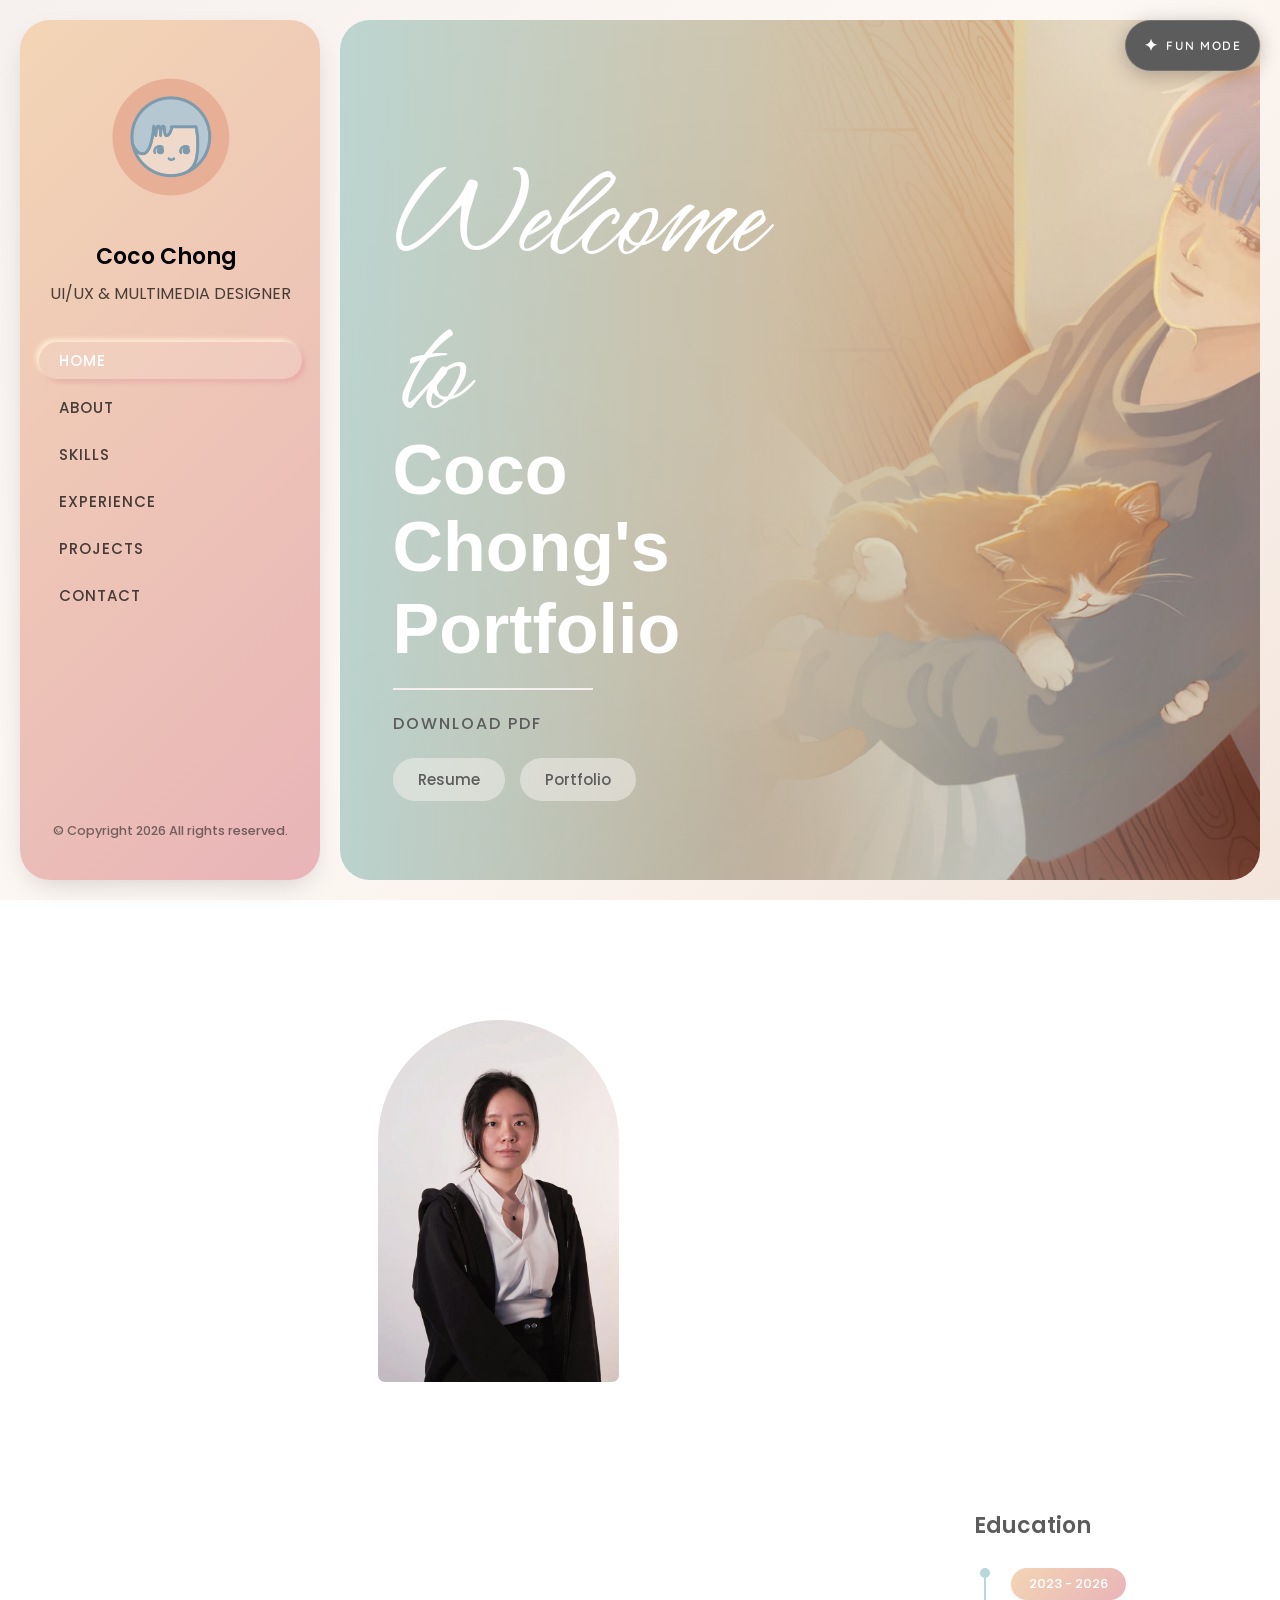
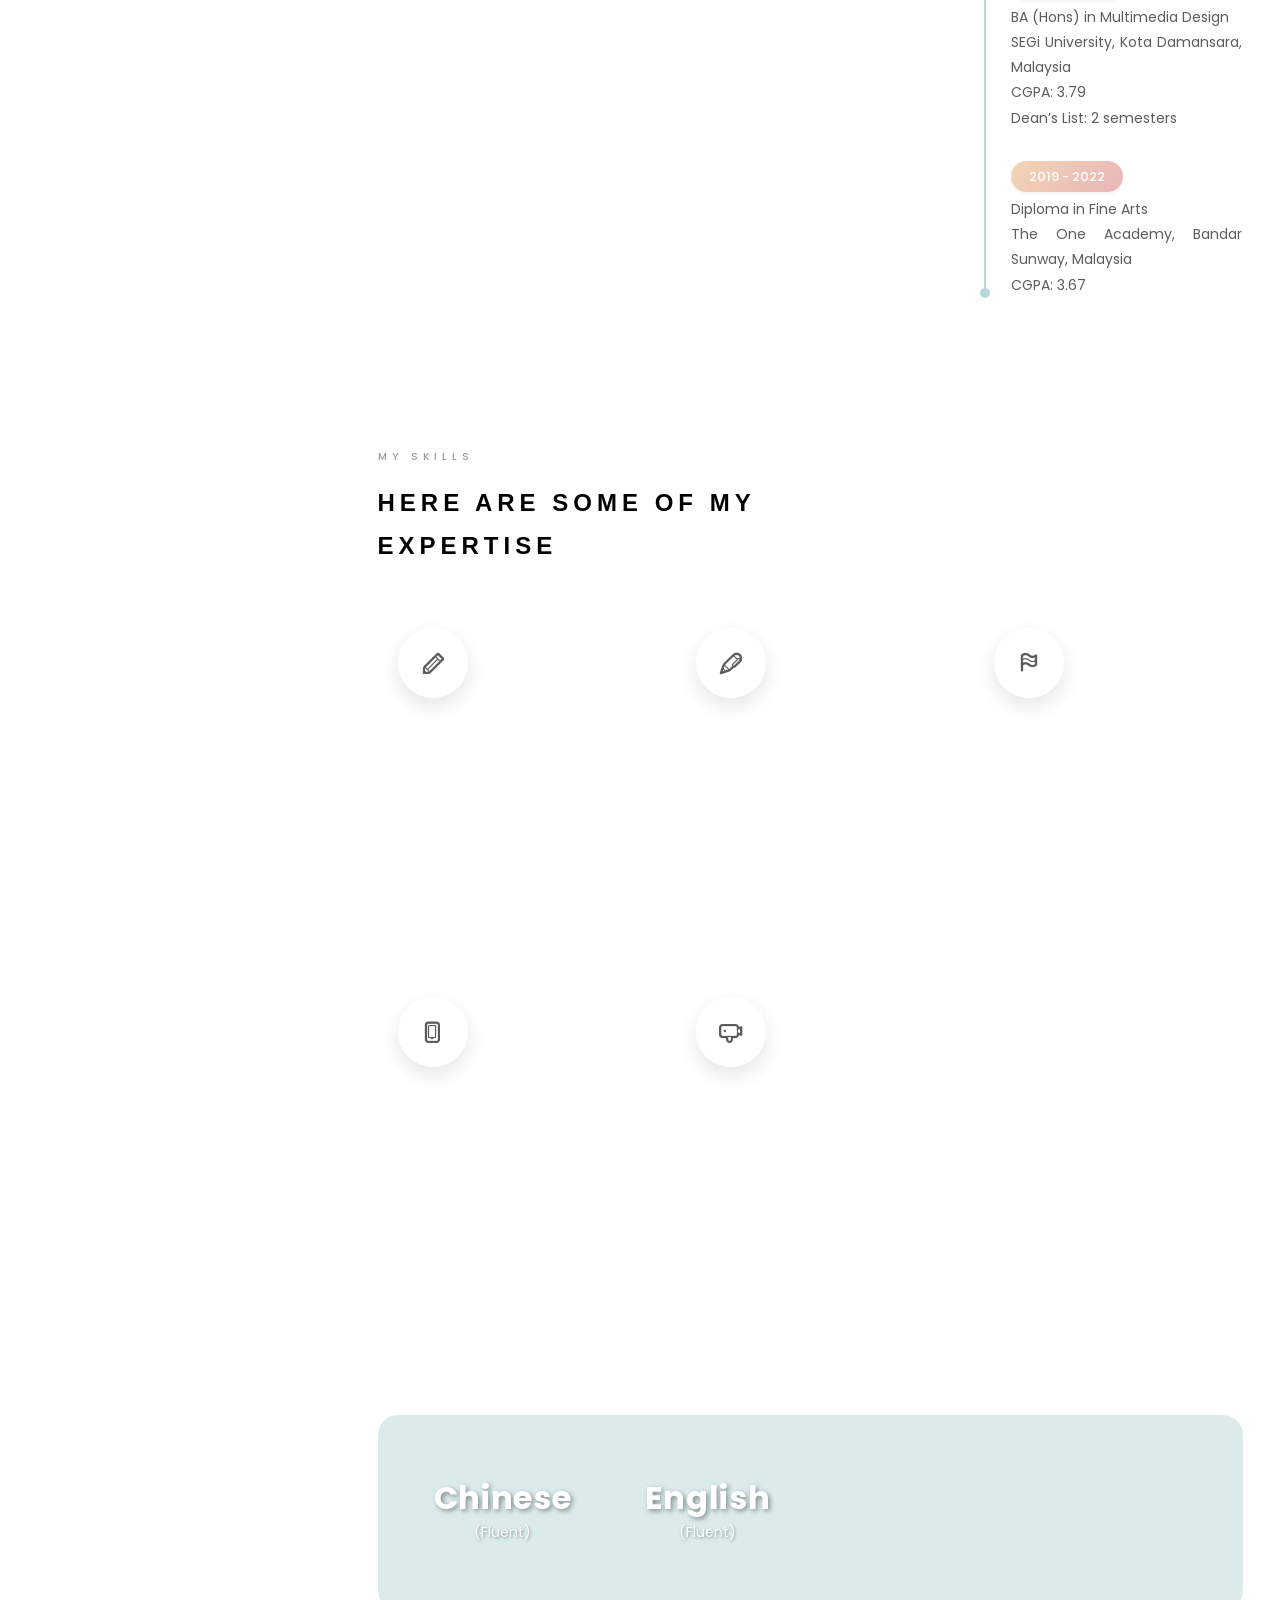
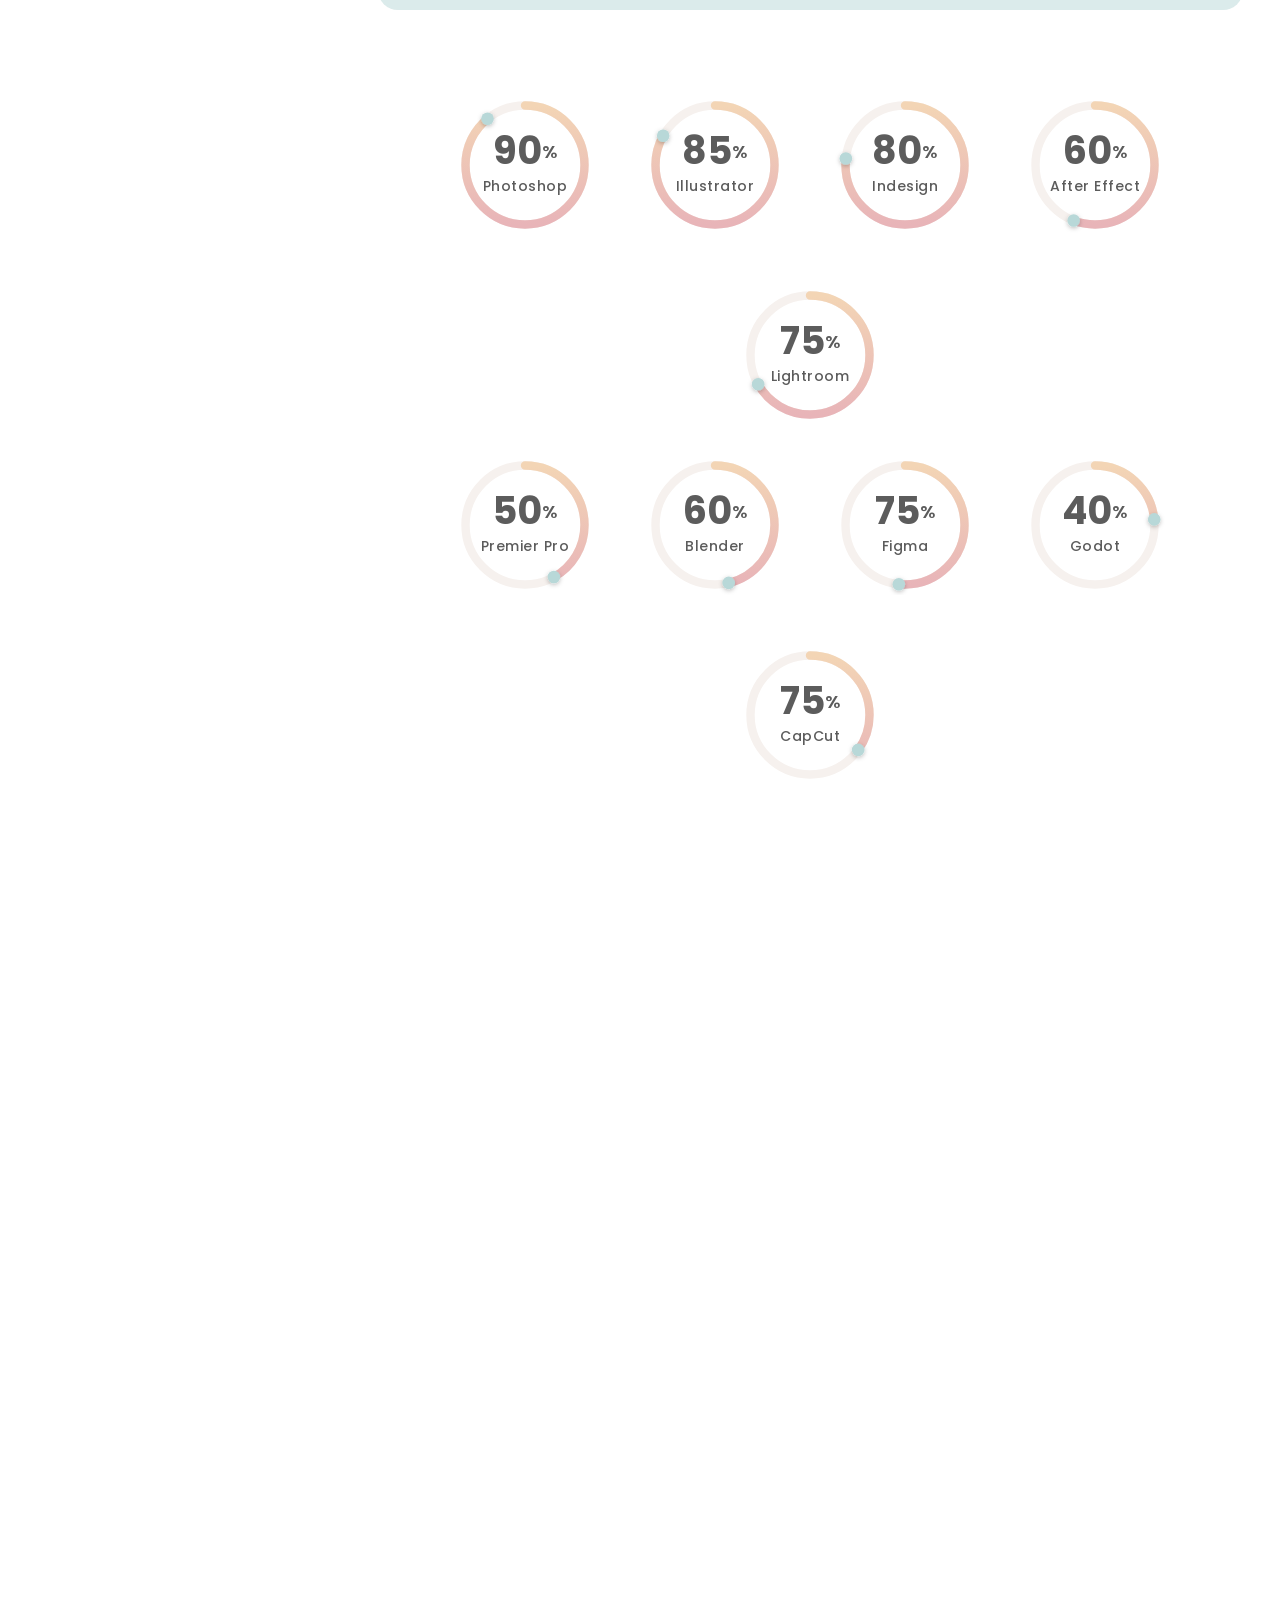
==== index.html @ 260bc40c "Latest update" ====
<!DOCTYPE HTML>
<html>

<head>
	<meta charset="utf-8">
	<meta http-equiv="X-UA-Compatible" content="IE=edge">
	<title>Coco Chong</title>
	<meta name="viewport" content="width=device-width, initial-scale=1">
	<meta name="description" content="" />
	<meta name="keywords" content="" />
	<meta name="author" content="" />

	<!-- Facebook and Twitter integration -->
	<meta property="og:title" content="" />
	<meta property="og:image" content="" />
	<meta property="og:url" content="" />
	<meta property="og:site_name" content="" />
	<meta property="og:description" content="" />
	<meta name="twitter:title" content="" />
	<meta name="twitter:image" content="" />
	<meta name="twitter:url" content="" />
	<meta name="twitter:card" content="" />

	<!-- Place favicon.ico and apple-touch-icon.png in the root directory -->
	<link rel="shortcut icon" href="images/favicon.png">

	<link href="https://fonts.googleapis.com/css?family=Quicksand:300,400,500,700" rel="stylesheet">
	<link href="https://fonts.googleapis.com/css?family=Playfair+Display:400,400i,700" rel="stylesheet">
	<link href="https://fonts.googleapis.com/css2?family=Poppins:wght@400;500;600;700&display=swap" rel="stylesheet">
	<link href="https://fonts.googleapis.com/css2?family=Hurricane&display=swap" rel="stylesheet">

	<!-- Animate.css -->
	<link rel="stylesheet" href="css/animate.css">

	<!-- Icomoon Icon Fonts-->
	<link rel="stylesheet" href="css/icomoon.css">
	<!-- Bootstrap  -->
	<link rel="stylesheet" href="css/bootstrap.css">
	<!-- Flexslider  -->
	<link rel="stylesheet" href="css/flexslider.css">

	<!-- Owl Carousel -->
	<link rel="stylesheet" href="css/owl.carousel.min.css">
	<link rel="stylesheet" href="css/owl.theme.default.min.css">
	<!-- Theme style  -->
	<link rel="stylesheet" href="css/style.css?v=2">
	<link rel="stylesheet" href="css/mode-toggle.css">

	<!-- Modernizr JS -->
	<script src="js/modernizr-2.6.2.min.js"></script>
	<!-- FOR IE9 below -->
	<!--[if lt IE 9]>
	<script src="js/respond.min.js"></script>
	<![endif]-->

</head>

<body>

	<!-- Mode Toggle Button -->
	<div id="mode-toggle-btn" onclick="toggleMode()" title="Switch to Creative Mode">
		<div class="toggle-icon">
			<span class="toggle-default-icon">✦</span>
			<span class="toggle-creative-icon" style="display:none;">◈</span>
		</div>
		<span class="toggle-label">Fun Mode</span>
	</div>

	<!-- DEFAULT MODE -->
	<div id="default-mode">
		<div id="colorlib-page">
			<div class="container-wrap">
				<a href="#" class="js-colorlib-nav-toggle colorlib-nav-toggle" data-toggle="collapse"
					data-target="#navbar" aria-expanded="false" aria-controls="navbar"><i></i></a>
				<aside id="colorlib-aside" role="complementary" class="border js-fullheight">
					<div class="text-center">
						<div class="author-img"
							style="background-image: url(images/logo.png); background-size: contain; background-repeat: no-repeat; background-position: center; border-radius: 0;">
						</div>
						<h1 id="colorlib-logo"><a href="index.html">Coco Chong</a></h1>
						<span class="position">UI/UX & Multimedia Designer</span>
					</div>
					<nav id="colorlib-main-menu" role="navigation" class="navbar">
						<div id="navbar" class="collapse">
							<ul>
								<li class="active"><a href="#" data-nav-section="home">Home</a></li>
								<li><a href="#" data-nav-section="about">About</a></li>
								<li><a href="#" data-nav-section="skills">Skills</a></li>
								<li><a href="#" data-nav-section="experience">Experience</a></li>
								<li><a href="#" data-nav-section="work">Projects</a></li>
								<li><a href="#" data-nav-section="blog">Contact</a></li>
							</ul>
						</div>
					</nav>

					<div class="colorlib-footer">
						<p><small>&copy;
								<!-- Link back to Colorlib can't be removed. Template is licensed under CC BY 3.0. -->
								Copyright
								<script>document.write(new Date().getFullYear());</script> All rights reserved.
							</small></p>
					</div>

				</aside>

				<div id="colorlib-main">
					<section id="colorlib-hero" class="js-fullheight" data-section="home">
						<div class="flexslider js-fullheight">
							<ul class="slides">
								<li style="background-image: url(images/homepage.jpg);">
									<div class="overlay"></div>
									<div class="container-fluid">
										<div class="row">
											<div class="col-md-6 col-sm-12 col-xs-12 js-fullheight slider-text">
												<div class="slider-text-inner">
													<div class="desc">
														<h1 class="welcome-heading">
															<span class="font-hurricane">Welcome to</span>
															<span class="welcome-name">Coco Chong's</span>
															<span class="welcome-portfolio">Portfolio</span>
														</h1>
														<hr class="footer-line">
														<div class="download-content">
															<p class="download-title">Download PDF</p>
															<div class="download-buttons">
																<a href="images/pdf/Resume.pdf" target="_blank"
																	class="btn-pill">Resume</a>
																<a href="images/pdf/Portfolio_digital.pdf"
																	target="_blank" class="btn-pill">Portfolio</a>
															</div>
														</div>
													</div>
												</div>
											</div>
										</div>
									</div>
								</li>
							</ul>
						</div>
					</section>

					<section class="colorlib-about" data-section="about">
						<div class="colorlib-narrow-content">
							<div class="row">
								<div class="col-md-4 animate-box" data-animate-effect="fadeInLeft">
									<img src="images/portrait.jpeg" alt="Coco Chong Portrait"
										class="about-portrait img-responsive">
								</div>
								<div class="col-md-8 animate-box" data-animate-effect="fadeInRight">
									<div class="about-desc">
										<span class="heading-meta">About Me</span>
										<h2 class="colorlib-heading about-title">Who Am I?</h2>
										<p><strong>Hi, I’m Coco Chong,</strong> a 25-year-old Multimedia Designer born
											at Negeri Sembilan, Malaysia. With a background in both Fine Arts and
											Multimedia Design, I’ve developed a deep appreciation for expressive color,
											emotional storytelling, and artistic diversity.</p>

										<p>I began my creative journey with a Diploma in Fine Arts at The One Academy,
											where I explored various traditional mediums and artistic styles. Later, I
											pursued a BA (Hons) in Multimedia Design at SEGi University, expanding my
											skills into digital design, UI/UX, and motion graphics.</p>

										<p>I love blending the emotion and texture of traditional art with the structure
											and interactivity of design. Through my work, I aim to create visuals that
											not only look beautiful — but feel meaningful.</p>

										<div class="row about-details">
											<div class="col-md-6 animate-box" data-animate-effect="fadeInUp">
												<h3 class="about-subheader">Information</h3>
												<div class="info-list-container">
													<div class="info-list">
														<div class="info-item">
															<span class="bullet-diamond"></span>
															<span>Chong Mun Jing (Coco)</span>
														</div>
														<div class="info-item">
															<span class="bullet-diamond"></span>
															<span>UI/UX & Multimedia Designer</span>
														</div>
														<div class="info-item">
															<span class="bullet-diamond"></span>
															<span>coco.chong.mj@gmail.com</span>
														</div>
														<div class="info-item">
															<span class="bullet-diamond"></span>
															<span>+6016-7138622</span>
														</div>
														<div class="info-item">
															<span class="bullet-diamond"></span>
															<span>Located at Selangor, Malaysia</span>
														</div>
													</div>
												</div>
											</div>
											<div class="col-md-6 animate-box" data-animate-effect="fadeInUp">
												<h3 class="about-subheader">Education</h3>
												<div class="edu-list">
													<div class="edu-item">
														<span class="edu-period-pill">2023 - 2026</span>
														<div class="edu-content">
															<p>BA (Hons) in Multimedia Design<br>
																SEGi University, Kota Damansara, Malaysia<br>
																CGPA: 3.79<br>
																Dean’s List: 2 semesters</p>
														</div>
													</div>
													<div class="edu-item">
														<span class="edu-period-pill">2019 - 2022</span>
														<div class="edu-content">
															<p>Diploma in Fine Arts<br>
																The One Academy, Bandar Sunway, Malaysia<br>
																CGPA: 3.67</p>
														</div>
													</div>
												</div>
											</div>
										</div>
									</div>
								</div>
							</div>
						</div>
					</section>



					<!-- Hidden SVG for shared gradient definitions -->
					<svg width="0" height="0" style="position:absolute;">
						<defs>
							<linearGradient id="skillProgressGrad" x1="0%" y1="0%" x2="100%" y2="0%">
								<stop offset="0%" stop-color="#e8b4b8" />
								<stop offset="100%" stop-color="#f3d5b5" />
							</linearGradient>
							<filter id="skillDotShadow" x="-50%" y="-50%" width="200%" height="200%">
								<feDropShadow dx="0" dy="2" stdDeviation="3" flood-color="rgba(0,0,0,0.25)" />
							</filter>
						</defs>
					</svg>

					<section class="colorlib-services" data-section="skills" style="padding-bottom: 2em;">
						<div class="colorlib-narrow-content">
							<div class="row">
								<div class="col-md-6 col-md-offset-3 col-md-pull-3 animate-box"
									data-animate-effect="fadeInLeft">
									<span class="heading-meta">My Skills</span>
									<h2 class="colorlib-heading services-title">Here are some of my expertise</h2>
								</div>
							</div>
							<div class="row services-flex-row row-pt-md">
								<div class="col-md-4 animate-box">
									<div class="services color-1">
										<span class="icon">
											<i class="icon-pencil"></i>
										</span>
										<div class="desc">
											<h3>Illustration</h3>
											<p>Creating custom digital and hand-drawn art to give your projects a unique
												look.</p>
										</div>
									</div>
								</div>
								<div class="col-md-4 animate-box">
									<div class="services color-2">
										<span class="icon">
											<i class="icon-pen"></i>
										</span>
										<div class="desc">
											<h3>Graphic Design</h3>
											<p>Designing professional layouts and visuals that share your message
												clearly.</p>
										</div>
									</div>
								</div>
								<div class="col-md-4 animate-box">
									<div class="services color-3">
										<span class="icon">
											<i class="icon-flag-outline"></i>
										</span>
										<div class="desc">
											<h3>Branding & Identity</h3>
											<p>Building strong brand looks that help your business stand out and connect
												with people.</p>
										</div>
									</div>
								</div>
								<div class="col-md-4 animate-box">
									<div class="services color-4">
										<span class="icon">
											<i class="icon-device-phone"></i>
										</span>
										<div class="desc">
											<h3>UI/UX Design</h3>
											<p>Designing easy-to-use websites and apps that provide a smooth experience.
											</p>
										</div>
									</div>
								</div>
								<div class="col-md-4 animate-box">
									<div class="services color-5">
										<span class="icon">
											<i class="icon-video-outline"></i>
										</span>
										<div class="desc">
											<h3>Motion Graphic</h3>
											<p>Adding life to designs with smooth animations and interesting stories.
											</p>
										</div>
									</div>
								</div>
							</div>
						</div>
					</section>

					<div class="colorlib-narrow-content" style="padding-top: 2em; margin-top: -2em;">
						<div id="colorlib-counter" class="colorlib-counters"
							style="background-image: url(images/minos-illus.jpg);" data-stellar-background-ratio="0.5">
							<div class="overlay"></div>
							<div class="colorlib-narrow-content">
								<div class="row">
								</div>
								<div class="row languages-flex-row">
									<div class="col-md-3 text-center animate-box">
										<div class="lang-unit">
											<h3 class="typing-text type-1">Chinese</h3>
											<span class="lang-level">(Fluent)</span>
										</div>
									</div>
									<div class="col-md-3 text-center animate-box">
										<div class="lang-unit">
											<h3 class="typing-text type-2">English</h3>
											<span class="lang-level">(Fluent)</span>
										</div>
									</div>
									<div class="col-md-3 text-center animate-box">
										<div class="lang-unit">
											<h3 class="typing-text type-3">Malay</h3>
											<span class="lang-level">(Conversational)</span>
										</div>
									</div>
									<div class="col-md-3 text-center animate-box">
										<div class="lang-unit">
											<h3 class="typing-text type-4">Cantonese</h3>
											<span class="lang-level">(Conversational)</span>
										</div>
									</div>
								</div>
							</div>
						</div>
					</div>

					<!-- Skill Percentage Circles -->
					<div class="colorlib-narrow-content">
						<div class="skill-circles-container">
							<div class="skill-circles-row">
								<div class="skill-circle-item" data-percent="90">
									<div class="skill-circle-wrap">
										<svg class="skill-circle-svg" viewBox="0 0 200 200">
											<circle class="skill-track" cx="100" cy="100" r="85" />
											<circle class="skill-progress" cx="100" cy="100" r="85" />
											<circle class="skill-dot" r="9" />
										</svg>
										<div class="skill-circle-overlay">
											<span class="skill-percent"><span class="percent-num">90</span><span
													class="percent-sym">%</span></span>
											<span class="skill-label">Photoshop</span>
										</div>
									</div>
								</div>
								<div class="skill-circle-item" data-percent="85">
									<div class="skill-circle-wrap">
										<svg class="skill-circle-svg" viewBox="0 0 200 200">
											<circle class="skill-track" cx="100" cy="100" r="85" />
											<circle class="skill-progress" cx="100" cy="100" r="85" />
											<circle class="skill-dot" r="9" />
										</svg>
										<div class="skill-circle-overlay">
											<span class="skill-percent"><span class="percent-num">85</span><span
													class="percent-sym">%</span></span>
											<span class="skill-label">Illustrator</span>
										</div>
									</div>
								</div>
								<div class="skill-circle-item" data-percent="80">
									<div class="skill-circle-wrap">
										<svg class="skill-circle-svg" viewBox="0 0 200 200">
											<circle class="skill-track" cx="100" cy="100" r="85" />
											<circle class="skill-progress" cx="100" cy="100" r="85" />
											<circle class="skill-dot" r="9" />
										</svg>
										<div class="skill-circle-overlay">
											<span class="skill-percent"><span class="percent-num">80</span><span
													class="percent-sym">%</span></span>
											<span class="skill-label">Indesign</span>
										</div>
									</div>
								</div>
								<div class="skill-circle-item" data-percent="60">
									<div class="skill-circle-wrap">
										<svg class="skill-circle-svg" viewBox="0 0 200 200">
											<circle class="skill-track" cx="100" cy="100" r="85" />
											<circle class="skill-progress" cx="100" cy="100" r="85" />
											<circle class="skill-dot" r="9" />
										</svg>
										<div class="skill-circle-overlay">
											<span class="skill-percent"><span class="percent-num">60</span><span
													class="percent-sym">%</span></span>
											<span class="skill-label">After Effect</span>
										</div>
									</div>
								</div>
								<div class="skill-circle-item" data-percent="75">
									<div class="skill-circle-wrap">
										<svg class="skill-circle-svg" viewBox="0 0 200 200">
											<circle class="skill-track" cx="100" cy="100" r="85" />
											<circle class="skill-progress" cx="100" cy="100" r="85" />
											<circle class="skill-dot" r="9" />
										</svg>
										<div class="skill-circle-overlay">
											<span class="skill-percent"><span class="percent-num">75</span><span
													class="percent-sym">%</span></span>
											<span class="skill-label">Lightroom</span>
										</div>
									</div>
								</div>
							</div>
							<div class="skill-circles-row">
								<div class="skill-circle-item" data-percent="50">
									<div class="skill-circle-wrap">
										<svg class="skill-circle-svg" viewBox="0 0 200 200">
											<circle class="skill-track" cx="100" cy="100" r="85" />
											<circle class="skill-progress" cx="100" cy="100" r="85" />
											<circle class="skill-dot" r="9" />
										</svg>
										<div class="skill-circle-overlay">
											<span class="skill-percent"><span class="percent-num">50</span><span
													class="percent-sym">%</span></span>
											<span class="skill-label">Premier Pro</span>
										</div>
									</div>
								</div>
								<div class="skill-circle-item" data-percent="60">
									<div class="skill-circle-wrap">
										<svg class="skill-circle-svg" viewBox="0 0 200 200">
											<circle class="skill-track" cx="100" cy="100" r="85" />
											<circle class="skill-progress" cx="100" cy="100" r="85" />
											<circle class="skill-dot" r="9" />
										</svg>
										<div class="skill-circle-overlay">
											<span class="skill-percent"><span class="percent-num">60</span><span
													class="percent-sym">%</span></span>
											<span class="skill-label">Blender</span>
										</div>
									</div>
								</div>
								<div class="skill-circle-item" data-percent="75">
									<div class="skill-circle-wrap">
										<svg class="skill-circle-svg" viewBox="0 0 200 200">
											<circle class="skill-track" cx="100" cy="100" r="85" />
											<circle class="skill-progress" cx="100" cy="100" r="85" />
											<circle class="skill-dot" r="9" />
										</svg>
										<div class="skill-circle-overlay">
											<span class="skill-percent"><span class="percent-num">75</span><span
													class="percent-sym">%</span></span>
											<span class="skill-label">Figma</span>
										</div>
									</div>
								</div>
								<div class="skill-circle-item" data-percent="40">
									<div class="skill-circle-wrap">
										<svg class="skill-circle-svg" viewBox="0 0 200 200">
											<circle class="skill-track" cx="100" cy="100" r="85" />
											<circle class="skill-progress" cx="100" cy="100" r="85" />
											<circle class="skill-dot" r="9" />
										</svg>
										<div class="skill-circle-overlay">
											<span class="skill-percent"><span class="percent-num">40</span><span
													class="percent-sym">%</span></span>
											<span class="skill-label">Godot</span>
										</div>
									</div>
								</div>
								<div class="skill-circle-item" data-percent="75">
									<div class="skill-circle-wrap">
										<svg class="skill-circle-svg" viewBox="0 0 200 200">
											<circle class="skill-track" cx="100" cy="100" r="85" />
											<circle class="skill-progress" cx="100" cy="100" r="85" />
											<circle class="skill-dot" r="9" />
										</svg>
										<div class="skill-circle-overlay">
											<span class="skill-percent"><span class="percent-num">75</span><span
													class="percent-sym">%</span></span>
											<span class="skill-label">CapCut</span>
										</div>
									</div>
								</div>
							</div>
						</div>
					</div>



					<section class="colorlib-experience" data-section="experience">
						<div class="colorlib-narrow-content">
							<div class="row">
								<div class="col-md-6 col-md-offset-3 col-md-pull-3 animate-box"
									data-animate-effect="fadeInLeft">
									<span class="heading-meta">Experience</span>
									<h2 class="colorlib-heading services-title">Work Experience</h2>
								</div>
							</div>
							<div class="row">
								<div class="col-md-12">
									<div class="experience-container animate-box" data-animate-effect="fadeInUp">
										<div class="exp-card exp-card-left">
											<div class="exp-content">
												<h3 class="exp-title">Group Exhibition "Message"</h3>
												<h4 class="exp-subtitle">The One Academy, Bandar Sunway, Malaysia</h4>
												<div class="exp-badge">2022</div>
												<ul class="exp-list">
													<li><span class="exp-icon-bullet">&#10022;</span> <span>Designed key
															exhibition materials including the catalogue, invitation
															card, postcard, and lobby screen visuals</span></li>
													<li><span class="exp-icon-bullet">&#10022;</span> <span>Assisted in
															spatial layout planning and exhibition setup</span></li>
													<li><span class="exp-icon-bullet">&#10022;</span> <span>Exhibited 6
															paintings and 5 sculptures</span></li>
													<li><span class="exp-icon-bullet">&#10022;</span> <span>Sold 2
															artworks during the exhibition</span></li>
												</ul>
											</div>
											<div class="exp-content mt-4">
												<h3 class="exp-title">Group Exhibition "A Tribute to Life"</h3>
												<h4 class="exp-subtitle">FGS Dong Zen Temple, Jenjarom, Malaysia</h4>
												<div class="exp-badge">2021</div>
												<ul class="exp-list">
													<li><span class="exp-icon-bullet">&#10022;</span> <span>Supported
															exhibition setup and assisted in artwork arrangement and
															placement</span></li>
													<li><span class="exp-icon-bullet">&#10022;</span> <span>Exhibited 2
															original paintings as part of a themed group showcase</span>
													</li>
												</ul>
											</div>
										</div>
										<div class="exp-card exp-card-right">
											<div class="exp-content">
												<h3 class="exp-title">Graphic Design Intern</h3>
												<h4 class="exp-subtitle">INCUBASE Studio Malaysia Sdn. Bhd.</h4>
												<div class="exp-badge">Jan 2026 – Apr 2026</div>
												<ul class="exp-list bullet-list">
													<li>Designed marketing visuals and event collaterals for licensed
														anime IP exhibitions, including Digimon, Crayon Shinchan, The
														Apothecary Diaries, and Madoka Magica, as well as confidential
														upcoming IP projects</li>
													<li>Created a wide range of materials such as posters,
														e-invitations, tickets, digital standees, LED screen visuals,
														floor stickers, and merchandise graphics</li>
													<li>Produced and adapted social media content (SNS posts, templates,
														advertisements) across multiple platforms</li>
													<li>Assisted in final artwork (FA) preparation for print production,
														ensuring accuracy in layout, sizing, and specifications</li>
													<li>Adapted and localized Japanese and Chinese design assets into
														English for the Malaysian market</li>
													<li>Contributed to event and spatial design elements, including
														exhibition zones, interactive experiences, and display visuals
													</li>
													<li>Designed merchandise-related assets such as photocards,
														packaging, badges, and promotional items</li>
													<li>Edited promotional videos and motion graphics for marketing
														campaigns</li>
													<li>Collaborated with cross-functional teams, incorporating feedback
														and delivering designs under tight deadlines</li>
													<li>Participated in concept development and brainstorming for new IP
														exhibitions and pop-up events</li>
												</ul>
											</div>
										</div>
									</div>
								</div>
							</div>
						</div>
					</section>

					<section class="colorlib-work" data-section="work">
						<div class="colorlib-narrow-content">
							<div class="row">
								<div class="col-md-6 col-md-offset-3 col-md-pull-3 animate-box"
									data-animate-effect="fadeInLeft">
									<span class="heading-meta">My Work</span>
									<h2 class="colorlib-heading animate-box services-title">Recent Project</h2>
								</div>
							</div>
							<div class="row">
								<div class="col-md-12">
									<div class="animate-box" data-animate-effect="fadeInUp">
										<div class="pill-carousel-container">
											<div class="pill-card active"
												style="background-image: url('images/Project 1.jpg');">
												<div class="pill-content">
													<h3>Whispering Cats <span class="project-tag">(Personal
															Project)</span>
													</h3>
													<p>Whispering Cats is my university final project. This game is
														designed
														to support SDG 3 — Good Health & Well-Being by promoting
														emotional
														awareness through gentle interaction and storytelling. It is a
														cozy
														clicker game designed to help players relax while learning
														simple
														mental health insights.</p>
												</div>
											</div>
											<div class="pill-card"
												style="background-image: url('images/Project 2.jpg');">
												<div class="pill-content">
													<h3>The Velvet Brew <span class="project-tag">(Personal
															Project)</span>
													</h3>
													<p>A branding project for The Velvet Brew. A cozy library cafe that
														brings together two comforting things — warm drinks and good
														stories.</p>
												</div>
											</div>
											<div class="pill-card"
												style="background-image: url('images/Project 3.jpg');">
												<div class="pill-content">
													<h3>Tales of Reverie <span class="project-tag">(Personal
															Project)</span>
													</h3>
													<p>A printed portfolio that blends fantasy illustration with the
														charm
														of a vintage book aesthetic. It features elegant typography
														paired
														with decorative ornaments and patterns to create a refined look,
														while maintaining a sense of simplicity to avoid feeling too
														overwhelming.</p>
												</div>
											</div>
											<div class="pill-card"
												style="background-image: url('images/Project 4.jpg');">
												<div class="pill-content">
													<h3>Crayon Shinchan <span class="project-tag">(Internship
															Project)</span></h3>
													<p>This project showcases my involvement in the Shinchan Exhibition
														during my internship, where I contributed to the design of
														social
														media content, merchandise, and various venue promotional
														materials.
														The work focused on maintaining brand consistency while creating
														engaging visuals suitable for both digital and physical
														applications.</p>
												</div>
											</div>
											<div class="pill-card"
												style="background-image: url('images/Project 5.jpg');">
												<div class="pill-content">
													<h3>Digimon Adventure <span class="project-tag">(Internship
															Project)</span></h3>
													<p>As part of the Digimon Exhibition project, I worked on designing
														a
														range of promotional materials including social media content,
														merchandise items, and on-site visuals. This project required
														adapting key visuals across different formats while ensuring
														clarity, consistency, and strong visual impact for event
														promotion.
													</p>
												</div>
											</div>
											<div class="pill-card"
												style="background-image: url('images/Project 6.png');">
												<div class="pill-content">
													<h3>INCUBASE Studio Malaysia <span class="project-tag">(Internship
															Project)</span></h3>
													<p>During my internship at Incubase Studio, I was involved in
														creating a
														variety of multimedia design outputs, including social media
														posts,
														printed materials, and basic video editing. This experience
														allowed
														me to work on real client-based projects, strengthen my design
														workflow, and adapt content across multiple platforms and
														formats.
													</p>
												</div>
											</div>
										</div>
										<div class="more-projects-container">
											<a href="portfolio.html" class="more-projects-link">
												More Projects <i class="icon-arrow-right3"></i>
											</a>
										</div>
									</div>
								</div>
							</div>
						</div>
					</section>

					<section class="colorlib-blog" data-section="blog">
						<div class="colorlib-narrow-content">
							<div class="row">
								<div class="col-md-6 col-md-offset-3 col-md-pull-3 animate-box"
									data-animate-effect="fadeInLeft">
									<span class="heading-meta">My contact</span>
									<h2 class="colorlib-heading services-title">Let's work together</h2>
								</div>
							</div>
							<div class="row">
								<div class="col-md-12">
									<div class="contact-card animate-box" data-animate-effect="fadeInUp"
										style="background-image: url('images/Contact.jpg');">
										<div class="contact-info">
											<div class="contact-item">
												<i class="icon-whatsapp js-copy" data-copy="016-7138622"
													data-message="Phone Number Copied" style="cursor: pointer;"></i>
												<span>016-7138622</span>
											</div>
											<div class="contact-item">
												<i class="icon-mail js-copy" data-copy="coco.chong.mj@gmail.com"
													data-message="Email Copied" style="cursor: pointer;"></i>
												<span>coco.chong.mj@gmail.com</span>
											</div>
											<div class="contact-item">
												<a href="https://www.linkedin.com/in/chong-mun-jing-coco-b8078139b?utm_source=share_via&utm_content=profile&utm_medium=member_ios"
													target="_blank">
													<i class="icon-social-linkedin"></i>
												</a>
												<span>Chong Mun Jing (Coco)</span>
											</div>
										</div>
									</div>
								</div>
							</div>
						</div>
					</section>

				</div><!-- end:colorlib-main -->
			</div><!-- end:container-wrap -->
		</div><!-- end:colorlib-page -->
	</div><!-- end:default-mode -->

	<!-- CREATIVE MODE -->
	<div id="creative-mode" style="display:none;">
		<!-- Creative mode content -->
	</div><!-- end:creative-mode -->

	<!-- jQuery -->
	<script src="js/jquery.min.js"></script>
	<!-- jQuery Easing -->
	<script src="js/jquery.easing.1.3.js"></script>
	<!-- Bootstrap -->
	<script src="js/bootstrap.min.js"></script>
	<!-- Waypoints -->
	<script src="js/jquery.waypoints.min.js"></script>
	<!-- Flexslider -->
	<script src="js/jquery.flexslider-min.js"></script>
	<!-- Owl carousel -->
	<script src="js/owl.carousel.min.js"></script>
	<!-- Counters -->
	<script src="js/jquery.countTo.js"></script>

	<!-- Toast Notification -->
	<div id="copy-toast" class="copy-toast">
		<i class="icon-tick"></i>
		<span id="toast-message">Copied!</span>
	</div>

	<!-- MAIN JS -->
	<script src="js/main.js"></script>
	<script src="js/mode-toggle.js"></script>

	<!-- Skill Circles Initialization with Synchronized Animation -->
	<script>
		(function () {
			var r = 85;
			var circumference = 2 * Math.PI * r;

			function initSkillCircles() {
				var items = document.querySelectorAll('.skill-circle-item');
				for (var i = 0; i < items.length; i++) {
					var item = items[i];
					var progress = item.querySelector('.skill-progress');
					var dot = item.querySelector('.skill-dot');
					if (!progress || !dot) continue;

					progress.setAttribute('stroke-dasharray', circumference.toFixed(2));
					progress.setAttribute('stroke-dashoffset', circumference.toFixed(2));

					dot.setAttribute('cx', '100');
					dot.setAttribute('cy', '15');
					dot.style.opacity = '0';
				}
			}

			function animateCircles(container) {
				var items = container.querySelectorAll('.skill-circle-item');
				var duration = 1500;
				var startTime = null;

				function step(timestamp) {
					if (!startTime) startTime = timestamp;
					var elapsed = timestamp - startTime;

					for (var i = 0; i < items.length; i++) {
						var item = items[i];
						var percent = parseInt(item.getAttribute('data-percent'), 10);
						var progressNode = item.querySelector('.skill-progress');
						var dotNode = item.querySelector('.skill-dot');
						if (!progressNode || !dotNode) continue;

						var itemElapsed = elapsed - (i * 100);
						if (itemElapsed < 0) itemElapsed = 0;

						var t = Math.min(itemElapsed / duration, 1);
						var easeT = 1 - Math.pow(1 - t, 3); // easeOutCubic

						var currentPercent = percent * easeT;
						var offset = circumference * (1 - currentPercent / 100);
						progressNode.setAttribute('stroke-dashoffset', offset.toFixed(2));

						var angleDeg = -90 + (currentPercent / 100) * 360;
						var angleRad = angleDeg * Math.PI / 180;
						var dotX = 100 + r * Math.cos(angleRad);
						var dotY = 100 + r * Math.sin(angleRad);

						dotNode.setAttribute('cx', dotX.toFixed(2));
						dotNode.setAttribute('cy', dotY.toFixed(2));
						dotNode.style.opacity = easeT > 0 ? '1' : '0';
					}

					if (elapsed < duration + items.length * 100) {
						requestAnimationFrame(step);
					}
				}
				requestAnimationFrame(step);
			}

			function setupObserver() {
				var container = document.querySelector('.skill-circles-container');
				if (!container) return;

				if ('IntersectionObserver' in window) {
					var observer = new IntersectionObserver(function (entries) {
						entries.forEach(function (entry) {
							if (entry.isIntersecting) {
								animateCircles(container);
								observer.unobserve(entry.target);
							}
						});
					}, { threshold: 0.2 });
					observer.observe(container);
				} else {
					animateCircles(container);
				}
			}

			if (document.readyState === 'loading') {
				document.addEventListener('DOMContentLoaded', function () {
					initSkillCircles();
					setupObserver();
				});
			} else {
				initSkillCircles();
				setupObserver();
			}
		})();

		// Interactive Pill Carousel Logic
		document.addEventListener('DOMContentLoaded', function () {
			const pillCards = document.querySelectorAll('.pill-card');
			pillCards.forEach(card => {
				card.addEventListener('click', () => {
					pillCards.forEach(c => c.classList.remove('active'));
					card.classList.add('active');
				});
			});
		});
	</script>

</body>

</html>
---- css/icomoon.css ----
@font-face {
  font-family: 'icomoon';
  src: url('../fonts/icomoon/icomoon.eot?6py85u');
  src: url('../fonts/icomoon/icomoon.eot?6py85u#iefix') format('embedded-opentype'),
    url('../fonts/icomoon/icomoon.ttf?6py85u') format('truetype'),
    url('../fonts/icomoon/icomoon.woff?6py85u') format('woff'),
    url('../fonts/icomoon/icomoon.svg?6py85u#icomoon') format('svg');
  font-weight: normal;
  font-style: normal;
}

[class^="icon-"],
[class*=" icon-"] {
  /* use !important to prevent issues with browser extensions that change fonts */
  font-family: 'icomoon' !important;
  font-style: normal;
  font-weight: normal;
  font-variant: normal;
  text-transform: none;
  line-height: 1;

  /* Better Font Rendering =========== */
  -webkit-font-smoothing: antialiased;
  -moz-osx-font-smoothing: grayscale;
}

.icon-times:before {
  content: "\e930";
}

.icon-tick:before {
  content: "\e931";
}

.icon-plus:before {
  content: "\e932";
}

.icon-minus:before {
  content: "\e933";
}

.icon-equals:before {
  content: "\e934";
}

.icon-divide:before {
  content: "\e935";
}

.icon-chevron-right:before {
  content: "\e936";
}

.icon-chevron-left:before {
  content: "\e937";
}

.icon-arrow-right-thick:before {
  content: "\e938";
}

.icon-arrow-left-thick:before {
  content: "\e939";
}

.icon-th-small:before {
  content: "\e93a";
}

.icon-th-menu:before {
  content: "\e93b";
}

.icon-th-list:before {
  content: "\e93c";
}

.icon-th-large:before {
  content: "\e93d";
}

.icon-home:before {
  content: "\e93e";
}

.icon-arrow-forward:before {
  content: "\e93f";
}

.icon-arrow-back:before {
  content: "\e940";
}

.icon-rss:before {
  content: "\e941";
}

.icon-location:before {
  content: "\e942";
}

.icon-link:before {
  content: "\e943";
}

.icon-image:before {
  content: "\e944";
}

.icon-arrow-up-thick:before {
  content: "\e945";
}

.icon-arrow-down-thick:before {
  content: "\e946";
}

.icon-starburst:before {
  content: "\e947";
}

.icon-starburst-outline:before {
  content: "\e948";
}

.icon-star3:before {
  content: "\e949";
}

.icon-flow-children:before {
  content: "\e94a";
}

.icon-export:before {
  content: "\e94b";
}

.icon-delete2:before {
  content: "\e94c";
}

.icon-delete-outline:before {
  content: "\e94d";
}

.icon-cloud-storage:before {
  content: "\e94e";
}

.icon-wi-fi:before {
  content: "\e94f";
}

.icon-heart:before {
  content: "\e950";
}

.icon-flash:before {
  content: "\e951";
}

.icon-cancel:before {
  content: "\e952";
}

.icon-backspace:before {
  content: "\e953";
}

.icon-attachment:before {
  content: "\e954";
}

.icon-arrow-move:before {
  content: "\e955";
}

.icon-warning:before {
  content: "\e956";
}

.icon-user:before {
  content: "\e957";
}

.icon-radar:before {
  content: "\e958";
}

.icon-lock-open:before {
  content: "\e959";
}

.icon-lock-closed:before {
  content: "\e95a";
}

.icon-location-arrow:before {
  content: "\e95b";
}

.icon-info:before {
  content: "\e95c";
}

.icon-user-delete:before {
  content: "\e95d";
}

.icon-user-add:before {
  content: "\e95e";
}

.icon-media-pause:before {
  content: "\e95f";
}

.icon-group:before {
  content: "\e960";
}

.icon-chart-pie:before {
  content: "\e961";
}

.icon-chart-line:before {
  content: "\e962";
}

.icon-chart-bar:before {
  content: "\e963";
}

.icon-chart-area:before {
  content: "\e964";
}

.icon-video:before {
  content: "\e965";
}

.icon-point-of-interest:before {
  content: "\e966";
}

.icon-infinity:before {
  content: "\e967";
}

.icon-globe:before {
  content: "\e968";
}

.icon-eye:before {
  content: "\e969";
}

.icon-cog:before {
  content: "\e96a";
}

.icon-camera:before {
  content: "\e96b";
}

.icon-upload:before {
  content: "\e96c";
}

.icon-scissors:before {
  content: "\e96d";
}

.icon-refresh:before {
  content: "\e96e";
}

.icon-pin:before {
  content: "\e96f";
}

.icon-key:before {
  content: "\e970";
}

.icon-info-large:before {
  content: "\e971";
}

.icon-eject:before {
  content: "\e972";
}

.icon-download:before {
  content: "\e973";
}

.icon-zoom:before {
  content: "\e974";
}

.icon-zoom-out:before {
  content: "\e975";
}

.icon-zoom-in:before {
  content: "\e976";
}

.icon-sort-numerically:before {
  content: "\e977";
}

.icon-sort-alphabetically:before {
  content: "\e978";
}

.icon-input-checked:before {
  content: "\e979";
}

.icon-calender:before {
  content: "\e97a";
}

.icon-world2:before {
  content: "\e97b";
}

.icon-notes:before {
  content: "\e97c";
}

.icon-code:before {
  content: "\e97d";
}

.icon-arrow-sync:before {
  content: "\e97e";
}

.icon-arrow-shuffle:before {
  content: "\e97f";
}

.icon-arrow-repeat:before {
  content: "\e980";
}

.icon-arrow-minimise:before {
  content: "\e981";
}

.icon-arrow-maximise:before {
  content: "\e982";
}

.icon-arrow-loop:before {
  content: "\e983";
}

.icon-anchor:before {
  content: "\e984";
}

.icon-spanner:before {
  content: "\e985";
}

.icon-puzzle:before {
  content: "\e986";
}

.icon-power:before {
  content: "\e987";
}

.icon-plane:before {
  content: "\e988";
}

.icon-pi:before {
  content: "\e989";
}

.icon-phone:before {
  content: "\e98a";
}

.icon-microphone2:before {
  content: "\e98b";
}

.icon-media-rewind:before {
  content: "\e98c";
}

.icon-flag:before {
  content: "\e98d";
}

.icon-adjust-brightness:before {
  content: "\e98e";
}

.icon-waves:before {
  content: "\e98f";
}

.icon-social-twitter:before {
  content: "\e990";
}

.icon-social-facebook:before {
  content: "\e991";
}

.icon-social-dribbble:before {
  content: "\e992";
}

.icon-media-stop:before {
  content: "\e993";
}

.icon-media-record:before {
  content: "\e994";
}

.icon-media-play:before {
  content: "\e995";
}

.icon-media-fast-forward:before {
  content: "\e996";
}

.icon-media-eject:before {
  content: "\e997";
}

.icon-social-vimeo:before {
  content: "\e998";
}

.icon-social-tumbler:before {
  content: "\e999";
}

.icon-social-skype:before {
  content: "\e99a";
}

.icon-social-pinterest:before {
  content: "\e99b";
}

.icon-social-linkedin:before {
  content: "\e99c";
}

.icon-social-last-fm:before {
  content: "\e99d";
}

.icon-social-github:before {
  content: "\e99e";
}

.icon-social-flickr:before {
  content: "\e99f";
}

.icon-at:before {
  content: "\e9a0";
}

.icon-times-outline:before {
  content: "\e9a1";
}

.icon-plus-outline:before {
  content: "\e9a2";
}

.icon-minus-outline:before {
  content: "\e9a3";
}

.icon-tick-outline:before {
  content: "\e9a4";
}

.icon-th-large-outline:before {
  content: "\e9a5";
}

.icon-equals-outline:before {
  content: "\e9a6";
}

.icon-divide-outline:before {
  content: "\e9a7";
}

.icon-chevron-right-outline:before {
  content: "\e9a8";
}

.icon-chevron-left-outline:before {
  content: "\e9a9";
}

.icon-arrow-right-outline:before {
  content: "\e9aa";
}

.icon-arrow-left-outline:before {
  content: "\e9ab";
}

.icon-th-small-outline:before {
  content: "\e9ac";
}

.icon-th-menu-outline:before {
  content: "\e9ad";
}

.icon-th-list-outline:before {
  content: "\e9ae";
}

.icon-news2:before {
  content: "\e9b1";
}

.icon-home-outline:before {
  content: "\e9b2";
}

.icon-arrow-up-outline:before {
  content: "\e9b3";
}

.icon-arrow-forward-outline:before {
  content: "\e9b4";
}

.icon-arrow-down-outline:before {
  content: "\e9b5";
}

.icon-arrow-back-outline:before {
  content: "\e9b6";
}

.icon-trash3:before {
  content: "\e9b7";
}

.icon-rss-outline:before {
  content: "\e9b8";
}

.icon-message:before {
  content: "\e9b9";
}

.icon-location-outline:before {
  content: "\e9ba";
}

.icon-link-outline:before {
  content: "\e9bb";
}

.icon-image-outline:before {
  content: "\e9bc";
}

.icon-export-outline:before {
  content: "\e9bd";
}

.icon-cross:before {
  content: "\e9be";
}

.icon-wi-fi-outline:before {
  content: "\e9bf";
}

.icon-star-outline:before {
  content: "\e9c0";
}

.icon-media-pause-outline:before {
  content: "\e9c1";
}

.icon-mail:before {
  content: "\e9c2";
}

.icon-heart-outline:before {
  content: "\e9c3";
}

.icon-flash-outline:before {
  content: "\e9c4";
}

.icon-cancel-outline:before {
  content: "\e9c5";
}

.icon-beaker:before {
  content: "\e9c6";
}

.icon-arrow-move-outline:before {
  content: "\e9c7";
}

.icon-watch2:before {
  content: "\e9c8";
}

.icon-warning-outline:before {
  content: "\e9c9";
}

.icon-time:before {
  content: "\e9ca";
}

.icon-radar-outline:before {
  content: "\e9cb";
}

.icon-lock-open-outline:before {
  content: "\e9cc";
}

.icon-location-arrow-outline:before {
  content: "\e9cd";
}

.icon-info-outline:before {
  content: "\e9ce";
}

.icon-backspace-outline:before {
  content: "\e9cf";
}

.icon-attachment-outline:before {
  content: "\e9d0";
}

.icon-user-outline:before {
  content: "\e9d1";
}

.icon-user-delete-outline:before {
  content: "\e9d2";
}

.icon-user-add-outline:before {
  content: "\e9d3";
}

.icon-lock-closed-outline:before {
  content: "\e9d4";
}

.icon-group-outline:before {
  content: "\e9d5";
}

.icon-chart-pie-outline:before {
  content: "\e9d6";
}

.icon-chart-line-outline:before {
  content: "\e9d7";
}

.icon-chart-bar-outline:before {
  content: "\e9d8";
}

.icon-chart-area-outline:before {
  content: "\e9d9";
}

.icon-video-outline:before {
  content: "\e9da";
}

.icon-point-of-interest-outline:before {
  content: "\e9db";
}

.icon-map:before {
  content: "\e9dc";
}

.icon-key-outline:before {
  content: "\e9dd";
}

.icon-infinity-outline:before {
  content: "\e9de";
}

.icon-globe-outline:before {
  content: "\e9df";
}

.icon-eye-outline:before {
  content: "\e9e0";
}

.icon-cog-outline:before {
  content: "\e9e1";
}

.icon-camera-outline:before {
  content: "\e9e2";
}

.icon-upload-outline:before {
  content: "\e9e3";
}

.icon-support:before {
  content: "\e9e4";
}

.icon-scissors-outline:before {
  content: "\e9e5";
}

.icon-refresh-outline:before {
  content: "\e9e6";
}

.icon-info-large-outline:before {
  content: "\e9e7";
}

.icon-eject-outline:before {
  content: "\e9e8";
}

.icon-download-outline:before {
  content: "\e9e9";
}

.icon-battery-mid:before {
  content: "\e9ea";
}

.icon-battery-low:before {
  content: "\e9eb";
}

.icon-battery-high:before {
  content: "\e9ec";
}

.icon-zoom-outline:before {
  content: "\e9ed";
}

.icon-zoom-out-outline:before {
  content: "\e9ee";
}

.icon-zoom-in-outline:before {
  content: "\e9ef";
}

.icon-tag3:before {
  content: "\e9f0";
}

.icon-tabs-outline:before {
  content: "\e9f1";
}

.icon-pin-outline:before {
  content: "\e9f2";
}

.icon-message-typing:before {
  content: "\e9f3";
}

.icon-directions:before {
  content: "\e9f4";
}

.icon-battery-full:before {
  content: "\e9f5";
}

.icon-battery-charge:before {
  content: "\e9f6";
}

.icon-pipette:before {
  content: "\e9f7";
}

.icon-pencil:before {
  content: "\e9f8";
}

.icon-folder:before {
  content: "\e9f9";
}

.icon-folder-delete:before {
  content: "\e9fa";
}

.icon-folder-add:before {
  content: "\e9fb";
}

.icon-edit:before {
  content: "\e9fc";
}

.icon-document:before {
  content: "\e9fd";
}

.icon-document-delete:before {
  content: "\e9fe";
}

.icon-document-add:before {
  content: "\e9ff";
}

.icon-brush:before {
  content: "\ea00";
}

.icon-thumbs-up:before {
  content: "\ea01";
}

.icon-thumbs-down:before {
  content: "\ea02";
}

.icon-pen:before {
  content: "\ea03";
}

.icon-sort-numerically-outline:before {
  content: "\ea04";
}

.icon-sort-alphabetically-outline:before {
  content: "\ea05";
}

.icon-social-last-fm-circular:before {
  content: "\ea06";
}

.icon-social-github-circular:before {
  content: "\ea07";
}

.icon-compass:before {
  content: "\ea08";
}

.icon-bookmark:before {
  content: "\ea09";
}

.icon-input-checked-outline:before {
  content: "\ea0a";
}

.icon-code-outline:before {
  content: "\ea0b";
}

.icon-calender-outline:before {
  content: "\ea0c";
}

.icon-business-card:before {
  content: "\ea0d";
}

.icon-arrow-up:before {
  content: "\ea0e";
}

.icon-arrow-sync-outline:before {
  content: "\ea0f";
}

.icon-arrow-right:before {
  content: "\ea10";
}

.icon-arrow-repeat-outline:before {
  content: "\ea11";
}

.icon-arrow-loop-outline:before {
  content: "\ea12";
}

.icon-arrow-left:before {
  content: "\ea13";
}

.icon-flow-switch:before {
  content: "\ea14";
}

.icon-flow-parallel:before {
  content: "\ea15";
}

.icon-flow-merge:before {
  content: "\ea16";
}

.icon-document-text:before {
  content: "\ea17";
}

.icon-clipboard:before {
  content: "\ea18";
}

.icon-calculator:before {
  content: "\ea19";
}

.icon-arrow-minimise-outline:before {
  content: "\ea1a";
}

.icon-arrow-maximise-outline:before {
  content: "\ea1b";
}

.icon-arrow-down:before {
  content: "\ea1c";
}

.icon-gift:before {
  content: "\ea1d";
}

.icon-film:before {
  content: "\ea1e";
}

.icon-database:before {
  content: "\ea1f";
}

.icon-bell:before {
  content: "\ea20";
}

.icon-anchor-outline:before {
  content: "\ea21";
}

.icon-adjust-contrast:before {
  content: "\ea22";
}

.icon-world-outline:before {
  content: "\ea23";
}

.icon-shopping-bag:before {
  content: "\ea24";
}

.icon-power-outline:before {
  content: "\ea25";
}

.icon-notes-outline:before {
  content: "\ea26";
}

.icon-device-tablet:before {
  content: "\ea27";
}

.icon-device-phone:before {
  content: "\ea28";
}

.icon-device-laptop:before {
  content: "\ea29";
}

.icon-device-desktop:before {
  content: "\ea2a";
}

.icon-briefcase:before {
  content: "\ea2b";
}

.icon-stopwatch:before {
  content: "\ea2c";
}

.icon-spanner-outline:before {
  content: "\ea2d";
}

.icon-puzzle-outline:before {
  content: "\ea2e";
}

.icon-printer:before {
  content: "\ea2f";
}

.icon-pi-outline:before {
  content: "\ea30";
}

.icon-lightbulb:before {
  content: "\ea31";
}

.icon-flag-outline:before {
  content: "\ea32";
}

.icon-contacts:before {
  content: "\ea33";
}

.icon-archive2:before {
  content: "\ea34";
}

.icon-weather-stormy:before {
  content: "\ea35";
}

.icon-weather-shower:before {
  content: "\ea36";
}

.icon-weather-partly-sunny:before {
  content: "\ea37";
}

.icon-weather-downpour:before {
  content: "\ea38";
}

.icon-weather-cloudy:before {
  content: "\ea39";
}

.icon-plane-outline:before {
  content: "\ea3a";
}

.icon-phone-outline:before {
  content: "\ea3b";
}

.icon-microphone-outline:before {
  content: "\ea3c";
}

.icon-weather-windy:before {
  content: "\ea3d";
}

.icon-weather-windy-cloudy:before {
  content: "\ea3e";
}

.icon-weather-sunny:before {
  content: "\ea3f";
}

.icon-weather-snow:before {
  content: "\ea40";
}

.icon-weather-night:before {
  content: "\ea41";
}

.icon-media-stop-outline:before {
  content: "\ea42";
}

.icon-media-rewind-outline:before {
  content: "\ea43";
}

.icon-media-record-outline:before {
  content: "\ea44";
}

.icon-media-play-outline:before {
  content: "\ea45";
}

.icon-media-fast-forward-outline:before {
  content: "\ea46";
}

.icon-media-eject-outline:before {
  content: "\ea47";
}

.icon-wine:before {
  content: "\ea48";
}

.icon-waves-outline:before {
  content: "\ea49";
}

.icon-ticket:before {
  content: "\ea4a";
}

.icon-tags:before {
  content: "\ea4b";
}

.icon-plug:before {
  content: "\ea4c";
}

.icon-headphones:before {
  content: "\ea4d";
}

.icon-credit-card:before {
  content: "\ea4e";
}

.icon-coffee:before {
  content: "\ea4f";
}

.icon-book:before {
  content: "\ea50";
}

.icon-beer:before {
  content: "\ea51";
}

.icon-volume2:before {
  content: "\ea52";
}

.icon-volume-up:before {
  content: "\ea53";
}

.icon-volume-mute:before {
  content: "\ea54";
}

.icon-volume-down:before {
  content: "\ea55";
}

.icon-social-vimeo-circular:before {
  content: "\ea56";
}

.icon-social-twitter-circular:before {
  content: "\ea57";
}

.icon-social-pinterest-circular:before {
  content: "\ea58";
}

.icon-social-linkedin-circular:before {
  content: "\ea59";
}

.icon-social-facebook-circular:before {
  content: "\ea5a";
}

.icon-social-dribbble-circular:before {
  content: "\ea5b";
}

.icon-tree:before {
  content: "\ea5c";
}

.icon-thermometer2:before {
  content: "\ea5d";
}

.icon-social-tumbler-circular:before {
  content: "\ea5e";
}

.icon-social-skype-outline:before {
  content: "\ea5f";
}

.icon-social-flickr-circular:before {
  content: "\ea60";
}

.icon-social-at-circular:before {
  content: "\ea61";
}

.icon-shopping-cart:before {
  content: "\ea62";
}

.icon-messages:before {
  content: "\ea63";
}

.icon-leaf:before {
  content: "\ea64";
}

.icon-feather:before {
  content: "\ea65";
}

.icon-eye2:before {
  content: "\e064";
}

.icon-paper-clip:before {
  content: "\e065";
}

.icon-mail5:before {
  content: "\e066";
}

.icon-toggle:before {
  content: "\e067";
}

.icon-layout:before {
  content: "\e068";
}

.icon-link2:before {
  content: "\e069";
}

.icon-bell2:before {
  content: "\e06a";
}

.icon-lock3:before {
  content: "\e06b";
}

.icon-unlock:before {
  content: "\e06c";
}

.icon-ribbon2:before {
  content: "\e06d";
}

.icon-image2:before {
  content: "\e06e";
}

.icon-signal:before {
  content: "\e06f";
}

.icon-target3:before {
  content: "\e070";
}

.icon-clipboard3:before {
  content: "\e071";
}

.icon-clock3:before {
  content: "\e072";
}

.icon-watch:before {
  content: "\e073";
}

.icon-air-play:before {
  content: "\e074";
}

.icon-camera3:before {
  content: "\e075";
}

.icon-video2:before {
  content: "\e076";
}

.icon-disc:before {
  content: "\e077";
}

.icon-printer3:before {
  content: "\e078";
}

.icon-monitor:before {
  content: "\e079";
}

.icon-server:before {
  content: "\e07a";
}

.icon-cog2:before {
  content: "\e07b";
}

.icon-heart3:before {
  content: "\e07c";
}

.icon-paragraph:before {
  content: "\e07d";
}

.icon-align-justify:before {
  content: "\e07e";
}

.icon-align-left:before {
  content: "\e07f";
}

.icon-align-center:before {
  content: "\e080";
}

.icon-align-right:before {
  content: "\e081";
}

.icon-book2:before {
  content: "\e082";
}

.icon-layers2:before {
  content: "\e083";
}

.icon-stack2:before {
  content: "\e084";
}

.icon-stack-2:before {
  content: "\e085";
}

.icon-paper:before {
  content: "\e086";
}

.icon-paper-stack:before {
  content: "\e087";
}

.icon-search3:before {
  content: "\e088";
}

.icon-zoom-in2:before {
  content: "\e089";
}

.icon-zoom-out2:before {
  content: "\e08a";
}

.icon-reply2:before {
  content: "\e08b";
}

.icon-circle-plus:before {
  content: "\e08c";
}

.icon-circle-minus:before {
  content: "\e08d";
}

.icon-circle-check:before {
  content: "\e08e";
}

.icon-circle-cross:before {
  content: "\e08f";
}

.icon-square-plus:before {
  content: "\e090";
}

.icon-square-minus:before {
  content: "\e091";
}

.icon-square-check:before {
  content: "\e092";
}

.icon-square-cross:before {
  content: "\e093";
}

.icon-microphone:before {
  content: "\e094";
}

.icon-record:before {
  content: "\e095";
}

.icon-skip-back:before {
  content: "\e096";
}

.icon-rewind:before {
  content: "\e097";
}

.icon-play4:before {
  content: "\e098";
}

.icon-pause3:before {
  content: "\e099";
}

.icon-stop3:before {
  content: "\e09a";
}

.icon-fast-forward:before {
  content: "\e09b";
}

.icon-skip-forward:before {
  content: "\e09c";
}

.icon-shuffle2:before {
  content: "\e09d";
}

.icon-repeat:before {
  content: "\e09e";
}

.icon-folder2:before {
  content: "\e09f";
}

.icon-umbrella:before {
  content: "\e0a0";
}

.icon-moon:before {
  content: "\e0a1";
}

.icon-thermometer:before {
  content: "\e0a2";
}

.icon-drop:before {
  content: "\e0a3";
}

.icon-sun2:before {
  content: "\e0a4";
}

.icon-cloud3:before {
  content: "\e0a5";
}

.icon-cloud-upload2:before {
  content: "\e0a6";
}

.icon-cloud-download2:before {
  content: "\e0a7";
}

.icon-upload4:before {
  content: "\e0a8";
}

.icon-download4:before {
  content: "\e0a9";
}

.icon-location3:before {
  content: "\e0aa";
}

.icon-location-2:before {
  content: "\e0ab";
}

.icon-map3:before {
  content: "\e0ac";
}

.icon-battery:before {
  content: "\e0ad";
}

.icon-head:before {
  content: "\e0ae";
}

.icon-briefcase3:before {
  content: "\e0af";
}

.icon-speech-bubble:before {
  content: "\e0b0";
}

.icon-anchor2:before {
  content: "\e0b1";
}

.icon-globe2:before {
  content: "\e0b2";
}

.icon-box:before {
  content: "\e0b3";
}

.icon-reload:before {
  content: "\e0b4";
}

.icon-share3:before {
  content: "\e0b5";
}

.icon-marquee:before {
  content: "\e0b6";
}

.icon-marquee-plus:before {
  content: "\e0b7";
}

.icon-marquee-minus:before {
  content: "\e0b8";
}

.icon-tag:before {
  content: "\e0b9";
}

.icon-power2:before {
  content: "\e0ba";
}

.icon-command2:before {
  content: "\e0bb";
}

.icon-alt:before {
  content: "\e0bc";
}

.icon-esc:before {
  content: "\e0bd";
}

.icon-bar-graph:before {
  content: "\e0be";
}

.icon-bar-graph-2:before {
  content: "\e0bf";
}

.icon-pie-graph:before {
  content: "\e0c0";
}

.icon-star:before {
  content: "\e0c1";
}

.icon-arrow-left3:before {
  content: "\e0c2";
}

.icon-arrow-right3:before {
  content: "\e0c3";
}

.icon-arrow-up3:before {
  content: "\e0c4";
}

.icon-arrow-down3:before {
  content: "\e0c5";
}

.icon-volume:before {
  content: "\e0c6";
}

.icon-mute:before {
  content: "\e0c7";
}

.icon-content-right:before {
  content: "\e100";
}

.icon-content-left:before {
  content: "\e101";
}

.icon-grid2:before {
  content: "\e102";
}

.icon-grid-2:before {
  content: "\e103";
}

.icon-columns:before {
  content: "\e104";
}

.icon-loader:before {
  content: "\e105";
}

.icon-bag:before {
  content: "\e106";
}

.icon-ban:before {
  content: "\e107";
}

.icon-flag3:before {
  content: "\e108";
}

.icon-trash:before {
  content: "\e109";
}

.icon-expand2:before {
  content: "\e110";
}

.icon-contract:before {
  content: "\e111";
}

.icon-maximize:before {
  content: "\e112";
}

.icon-minimize:before {
  content: "\e113";
}

.icon-plus2:before {
  content: "\e114";
}

.icon-minus2:before {
  content: "\e115";
}

.icon-check:before {
  content: "\e116";
}

.icon-cross2:before {
  content: "\e117";
}

.icon-move:before {
  content: "\e118";
}

.icon-delete:before {
  content: "\e119";
}

.icon-menu5:before {
  content: "\e120";
}

.icon-archive:before {
  content: "\e121";
}

.icon-inbox:before {
  content: "\e122";
}

.icon-outbox:before {
  content: "\e123";
}

.icon-file:before {
  content: "\e124";
}

.icon-file-add:before {
  content: "\e125";
}

.icon-file-subtract:before {
  content: "\e126";
}

.icon-help:before {
  content: "\e127";
}

.icon-open:before {
  content: "\e128";
}

.icon-ellipsis:before {
  content: "\e129";
}

.icon-heart4:before {
  content: "\e900";
}

.icon-cloud4:before {
  content: "\e901";
}

.icon-star2:before {
  content: "\e902";
}

.icon-tv2:before {
  content: "\e903";
}

.icon-sound:before {
  content: "\e904";
}

.icon-video3:before {
  content: "\e905";
}

.icon-trash2:before {
  content: "\e906";
}

.icon-user2:before {
  content: "\e907";
}

.icon-key3:before {
  content: "\e908";
}

.icon-search4:before {
  content: "\e909";
}

.icon-settings:before {
  content: "\e90a";
}

.icon-camera4:before {
  content: "\e90b";
}

.icon-tag2:before {
  content: "\e90c";
}

.icon-lock4:before {
  content: "\e90d";
}

.icon-bulb:before {
  content: "\e90e";
}

.icon-pen2:before {
  content: "\e90f";
}

.icon-diamond:before {
  content: "\e910";
}

.icon-display2:before {
  content: "\e911";
}

.icon-location4:before {
  content: "\e912";
}

.icon-eye3:before {
  content: "\e913";
}

.icon-bubble3:before {
  content: "\e914";
}

.icon-stack3:before {
  content: "\e915";
}

.icon-cup:before {
  content: "\e916";
}

.icon-phone3:before {
  content: "\e917";
}

.icon-news:before {
  content: "\e918";
}

.icon-mail6:before {
  content: "\e919";
}

.icon-like:before {
  content: "\e91a";
}

.icon-photo:before {
  content: "\e91b";
}

.icon-note:before {
  content: "\e91c";
}

.icon-clock4:before {
  content: "\e91d";
}

.icon-paperplane:before {
  content: "\e91e";
}

.icon-params:before {
  content: "\e91f";
}

.icon-banknote:before {
  content: "\e920";
}

.icon-data:before {
  content: "\e921";
}

.icon-music2:before {
  content: "\e922";
}

.icon-megaphone2:before {
  content: "\e923";
}

.icon-study:before {
  content: "\e924";
}

.icon-lab2:before {
  content: "\e925";
}

.icon-food:before {
  content: "\e926";
}

.icon-t-shirt:before {
  content: "\e927";
}

.icon-fire2:before {
  content: "\e928";
}

.icon-clip:before {
  content: "\e929";
}

.icon-shop:before {
  content: "\e92a";
}

.icon-calendar3:before {
  content: "\e92b";
}

.icon-wallet2:before {
  content: "\e92c";
}

.icon-vynil:before {
  content: "\e92d";
}

.icon-truck2:before {
  content: "\e92e";
}

.icon-world:before {
  content: "\e92f";
}

.icon-spinner6:before {
  content: "\e9af";
}

.icon-spinner7:before {
  content: "\e9b0";
}

.icon-amazon:before {
  content: "\eab7";
}

.icon-google:before {
  content: "\eab8";
}

.icon-google2:before {
  content: "\eab9";
}

.icon-google3:before {
  content: "\eaba";
}

.icon-google-plus:before {
  content: "\eabb";
}

.icon-google-plus2:before {
  content: "\eabc";
}

.icon-google-plus3:before {
  content: "\eabd";
}

.icon-hangouts:before {
  content: "\eabe";
}

.icon-google-drive:before {
  content: "\eabf";
}

.icon-facebook2:before {
  content: "\eac0";
}

.icon-facebook22:before {
  content: "\eac1";
}

.icon-instagram:before {
  content: "\eac2";
}

.icon-whatsapp:before {
  content: "\eac3";
}

.icon-spotify:before {
  content: "\eac4";
}

.icon-telegram:before {
  content: "\eac5";
}

.icon-twitter2:before {
  content: "\eac6";
}

.icon-vine:before {
  content: "\eac7";
}

.icon-vk:before {
  content: "\eac8";
}

.icon-renren:before {
  content: "\eac9";
}

.icon-sina-weibo:before {
  content: "\eaca";
}

.icon-rss2:before {
  content: "\eacb";
}

.icon-rss22:before {
  content: "\eacc";
}

.icon-youtube:before {
  content: "\eacd";
}

.icon-youtube2:before {
  content: "\eace";
}

.icon-twitch:before {
  content: "\eacf";
}

.icon-vimeo:before {
  content: "\ead0";
}

.icon-vimeo2:before {
  content: "\ead1";
}

.icon-lanyrd:before {
  content: "\ead2";
}

.icon-flickr:before {
  content: "\ead3";
}

.icon-flickr2:before {
  content: "\ead4";
}

.icon-flickr3:before {
  content: "\ead5";
}

.icon-flickr4:before {
  content: "\ead6";
}

.icon-dribbble2:before {
  content: "\ead7";
}

.icon-behance:before {
  content: "\ead8";
}

.icon-behance2:before {
  content: "\ead9";
}

.icon-deviantart:before {
  content: "\eada";
}

.icon-500px:before {
  content: "\eadb";
}

.icon-steam:before {
  content: "\eadc";
}

.icon-steam2:before {
  content: "\eadd";
}

.icon-dropbox:before {
  content: "\eade";
}

.icon-onedrive:before {
  content: "\eadf";
}

.icon-github:before {
  content: "\eae0";
}

.icon-npm:before {
  content: "\eae1";
}

.icon-basecamp:before {
  content: "\eae2";
}

.icon-trello:before {
  content: "\eae3";
}

.icon-wordpress:before {
  content: "\eae4";
}

.icon-joomla:before {
  content: "\eae5";
}

.icon-ello:before {
  content: "\eae6";
}

.icon-blogger:before {
  content: "\eae7";
}

.icon-blogger2:before {
  content: "\eae8";
}

.icon-tumblr2:before {
  content: "\eae9";
}

.icon-tumblr22:before {
  content: "\eaea";
}

.icon-yahoo:before {
  content: "\eaeb";
}

.icon-yahoo2:before {
  content: "\eaec";
}

.icon-tux:before {
  content: "\eaed";
}

.icon-appleinc:before {
  content: "\eaee";
}

.icon-finder:before {
  content: "\eaef";
}

.icon-android:before {
  content: "\eaf0";
}

.icon-windows:before {
  content: "\eaf1";
}

.icon-windows8:before {
  content: "\eaf2";
}

.icon-soundcloud:before {
  content: "\eaf3";
}

.icon-soundcloud2:before {
  content: "\eaf4";
}

.icon-skype:before {
  content: "\eaf5";
}

.icon-reddit:before {
  content: "\eaf6";
}

.icon-hackernews:before {
  content: "\eaf7";
}

.icon-wikipedia:before {
  content: "\eaf8";
}

.icon-linkedin2:before {
  content: "\eaf9";
}

.icon-linkedin22:before {
  content: "\eafa";
}

.icon-lastfm:before {
  content: "\eafb";
}

.icon-lastfm2:before {
  content: "\eafc";
}

.icon-delicious:before {
  content: "\eafd";
}

.icon-stumbleupon:before {
  content: "\eafe";
}

.icon-stumbleupon2:before {
  content: "\eaff";
}

.icon-stackoverflow:before {
  content: "\eb00";
}

.icon-pinterest:before {
  content: "\eb01";
}

.icon-pinterest2:before {
  content: "\eb02";
}

.icon-xing:before {
  content: "\eb03";
}

.icon-xing2:before {
  content: "\eb04";
}

.icon-flattr:before {
  content: "\eb05";
}

.icon-foursquare:before {
  content: "\eb06";
}

.icon-yelp:before {
  content: "\eb07";
}

.icon-paypal:before {
  content: "\eb08";
}

.icon-chrome:before {
  content: "\eb09";
}

.icon-firefox:before {
  content: "\eb0a";
}

.icon-IE:before {
  content: "\eb0b";
}

.icon-edge:before {
  content: "\eb0c";
}

.icon-safari:before {
  content: "\eb0d";
}

.icon-opera:before {
  content: "\eb0e";
}

.icon-file-pdf:before {
  content: "\eb0f";
}

.icon-file-openoffice:before {
  content: "\eb10";
}

.icon-file-word:before {
  content: "\eb11";
}

.icon-file-excel:before {
  content: "\eb12";
}

.icon-libreoffice:before {
  content: "\eb13";
}

.icon-html-five:before {
  content: "\eb14";
}

.icon-html-five2:before {
  content: "\eb15";
}

.icon-css3:before {
  content: "\eb16";
}

.icon-git:before {
  content: "\eb17";
}

.icon-codepen:before {
  content: "\eb18";
}

.icon-svg:before {
  content: "\eb19";
}

.icon-IcoMoon:before {
  content: "\eb1a";
}
---- css/style.css ----
@font-face {
  font-family: 'icomoon';
  src: url("../fonts/icomoon/icomoon.eot?srf3rx");
  src: url("../fonts/icomoon/icomoon.eot?srf3rx#iefix") format("embedded-opentype"), url("../fonts/icomoon/icomoon.ttf?srf3rx") format("truetype"), url("../fonts/icomoon/icomoon.woff?srf3rx") format("woff"), url("../fonts/icomoon/icomoon.svg?srf3rx#icomoon") format("svg");
  font-weight: normal;
  font-style: normal;
}

/* =======================================================
*
* 	Template Style 
*	Edit this section
*
* ======================================================= */
body {
  margin: 0;
  padding: 0;
  font-family: "Poppins", sans-serif;
  font-weight: 400;
  font-stretch: normal;
  font-size: 15px;
  line-height: 1.8;
  color: rgba(0, 0, 0, 0.7);
  background: linear-gradient(135deg, #F6F1EE, #FDF8F4, #F3E5DC);
  background-attachment: fixed;
}

@media screen and (max-width: 992px) {
  body {
    font-size: 16px;
  }
}

a {
  color: #2c98f0;
  -webkit-transition: 0.5s;
  -o-transition: 0.5s;
  transition: 0.5s;
}

a:hover,
a:active,
a:focus {
  color: #2c98f0;
  outline: none;
  text-decoration: none !important;
}

p {
  margin-bottom: 1.5em;
}

h1,
h2,
h3,
h4,
h5,
h6 {
  color: #000;
  font-family: "Campton", sans-serif;
  font-weight: 700;
  margin: 0 0 30px 0;
}

figure {
  margin-bottom: 2.5em;
  float: left;
  width: 100%;
}

figure figcaption {
  font-size: 16px;
  width: 80%;
  margin: 20px auto 0px auto;
  color: #b3b3b3;
  font-style: italic;
  font-family: "Poppins", sans-serif;
}

@media screen and (max-width: 480px) {
  figure figcaption {
    width: 100%;
  }
}

::-webkit-selection {
  color: #fff;
  background: #2c98f0;
}

::-moz-selection {
  color: #fff;
  background: #2c98f0;
}

::selection {
  color: #fff;
  background: #2c98f0;
}

#colorlib-page {
  width: 100%;
  overflow: hidden;
  position: relative;
}

#colorlib-aside {
  padding-top: 3em;
  padding-bottom: 0;
  float: left;
  width: 300px;
  position: fixed;
  top: 20px !important;
  bottom: 20px !important;
  height: calc(100vh - 40px) !important;
  box-shadow: 0 10px 30px -10px rgba(0, 0, 0, 0.2);
  overflow-y: auto;
  -ms-overflow-style: none;
  /* IE and Edge */
  scrollbar-width: none;
  /* Firefox */
  z-index: 1001;
  background: linear-gradient(135deg, #F3D5B5, #E8B4B8);
  border-radius: 30px;
  -webkit-border-radius: 30px;
  -moz-border-radius: 30px;
  -webkit-transition: 0.5s;
  -o-transition: 0.5s;
  transition: 0.5s;
  display: flex;
  flex-direction: column;
}

#colorlib-aside::-webkit-scrollbar {
  display: none;
}

@media screen and (max-width: 768px) {
  #colorlib-aside {
    width: 300px;
    -moz-transform: translateX(-350px);
    -webkit-transform: translateX(-350px);
    -ms-transform: translateX(-350px);
    -o-transform: translateX(-350px);
    transform: translateX(-350px);
    visibility: hidden;
    left: 20px;
    padding-top: 3em;
    top: 20px !important;
    bottom: 20px !important;
    height: auto !important;
    border-radius: 30px;
  }
}

#colorlib-aside .author-img {
  width: 150px;
  height: 150px;
  margin: 0 auto;
  margin-bottom: 30px;
  -webkit-border-radius: 50%;
  -moz-border-radius: 50%;
  -ms-border-radius: 50%;
  border-radius: 50%;
}

#colorlib-aside .position {
  display: block;
  margin-bottom: 2em;
  font-size: 16px;
  text-transform: uppercase;
  pointer-events: none;
  cursor: default;
}

#colorlib-aside .position a {
  pointer-events: none;
  cursor: default;
  color: inherit;
  text-decoration: none;
}

#colorlib-aside #colorlib-logo {
  text-align: right;
  font-weight: 600;
  font-family: "Poppins", sans-serif;
  font-size: 22px;
  margin-bottom: .5em;
  display: block;
  width: 100%;
}

#colorlib-aside #colorlib-logo a {
  display: block;
  text-align: center;
  color: #000;
  padding-right: .3em;
  font-family: "Poppins", sans-serif;
  font-weight: 600;
}

#colorlib-aside #colorlib-main-menu {
  display: block;
  width: 100%;
  flex: 1;
}

#colorlib-aside #colorlib-main-menu .collapse {
  display: block !important;
}

#colorlib-aside #colorlib-main-menu ul {
  text-align: left;
  margin: 0;
  padding: 0 0 0 2.5em;
}

@media screen and (max-width: 768px) {
  #colorlib-aside #colorlib-main-menu ul {
    margin: 0 0 2em 0;
  }
}

#colorlib-aside #colorlib-main-menu ul li {
  margin: 0 0 10px 0;
  padding: 0;
  list-style: none;
  font-size: 15px;
  font-weight: 500;
  text-transform: uppercase;
  letter-spacing: 1px;
}

#colorlib-aside #colorlib-main-menu ul li a {
  color: rgba(0, 0, 0, 0.7);
  text-decoration: none;
  position: relative;
  padding: 5px 20px;
  margin-left: -20px;
  margin-right: calc(2.5em - 20px);
  display: block;
  border-radius: 60px;
  font-family: "Poppins", sans-serif;
  -webkit-transition: 0.3s;
  -o-transition: 0.3s;
  transition: 0.3s;
}

#colorlib-aside #colorlib-main-menu ul li a:hover {
  text-decoration: none;
  color: #5C5C5C;
}

#colorlib-aside #colorlib-main-menu ul li.active a {
  color: #fff;
  background-color: rgba(255, 255, 255, 0.1);
  box-shadow: -3px -3px 5px rgba(255, 236, 214, 0.966), 3px 3px 5px rgba(224, 153, 158, 0.562);
}

#colorlib-aside .colorlib-footer {
  font-size: 15px;
  text-align: center;
  font-weight: 500;
  color: rgba(0, 0, 0, 0.5);
  padding: 15px 20px;
  width: 100%;
  margin-top: auto;
  flex-shrink: 0;
}

@media screen and (max-width: 768px) {
  #colorlib-aside .colorlib-footer {
    position: relative;
    bottom: 0;
  }
}

#colorlib-aside .colorlib-footer span {
  display: block;
}

#colorlib-aside .colorlib-footer ul {
  padding: 0;
  margin: 0;
}

#colorlib-aside .colorlib-footer ul li {
  padding: 0;
  margin: 0;
  display: inline;
  list-style: none;
}

#colorlib-aside .colorlib-footer ul li a {
  color: rgba(255, 255, 255, 0.3);
  padding: 4px;
}

#colorlib-aside .colorlib-footer ul li a:hover,
#colorlib-aside .colorlib-footer ul li a:active,
#colorlib-aside .colorlib-footer ul li a:focus {
  text-decoration: none;
  outline: none;
  color: #ffffff;
}

.container-wrap {
  max-width: 100%;
  margin: 0 auto;
}

#colorlib-main {
  width: calc(100% - 340px);
  float: right;
  -webkit-transition: 0.5s;
  -o-transition: 0.5s;
  transition: 0.5s;
}

@media screen and (max-width: 768px) {
  #colorlib-main {
    width: 100%;
    padding: 0;
  }
}

#colorlib-hero {
  height: calc(100vh - 40px) !important;
  margin-top: 20px;
  margin-right: 20px;
  margin-bottom: 20px;
  width: calc(100% - 20px);
  border-radius: 30px;
  overflow: hidden;
  background: #fff;
  float: left;
  clear: both;
}

@media screen and (max-width: 768px) {
  #colorlib-hero {
    margin: 10px;
    width: calc(100% - 20px);
    height: calc(100vh - 20px) !important;
  }
}

#colorlib-hero .flexslider {
  border: none;
  z-index: 1;
  margin-bottom: 0;
  height: 100% !important;
}

#colorlib-hero .flexslider .slides {
  position: relative;
  overflow: visible;
  height: 100% !important;
}

#colorlib-hero .flexslider .slides li {
  background-repeat: no-repeat;
  background-size: cover;
  background-position: center center;
  height: 100% !important;
  position: relative;
}

@media screen and (max-width: 768px) {
  #colorlib-hero .flexslider .slides li {
    background-position: 95% center;
  }
}

#colorlib-hero .overlay {
  position: absolute;
  top: 0;
  bottom: 0;
  left: 0;
  right: 0;
  background: linear-gradient(to right, rgba(184, 216, 216, 0.9) 0%, rgba(232, 180, 184, 0) 100%);
}

#colorlib-hero .flexslider .flex-control-nav {
  bottom: 20px;
  z-index: 1000;
  left: 20px;
  float: left;
  width: auto;
}

@media screen and (max-width: 768px) {
  #colorlib-hero .flexslider .flex-control-nav {
    right: 20px;
    top: 100px;
  }
}

#colorlib-hero .flexslider .flex-control-nav li {
  display: block;
  margin-bottom: 10px;
}

#colorlib-hero .flexslider .flex-control-nav li a {
  background: rgba(145, 58, 58, 0.5);
  -webkit-box-shadow: none;
  box-shadow: none;
  width: 12px;
  height: 12px;
  cursor: pointer;
}

#colorlib-hero .flexslider .flex-control-nav li a.flex-active {
  cursor: pointer;
  background: transparent;
  border: 2px solid #2c98f0;
}

#colorlib-hero .flexslider .flex-direction-nav {
  display: none;
}

#colorlib-hero .flexslider .slider-text {
  display: table;
  opacity: 0;
  min-height: 500px;
  z-index: 9;
}

#colorlib-hero .flexslider .slider-text>.slider-text-inner {
  display: table-cell;
  vertical-align: middle;
  min-height: 700px;
  padding: 2.5em;
  position: relative;
}

@media screen and (max-width: 768px) {

  #colorlib-hero .container-fluid,
  #colorlib-hero .container-fluid>.row {
    height: 100%;
  }

  #colorlib-hero .flexslider .slider-text {
    height: 100% !important;
  }

  #colorlib-hero .flexslider .slider-text>.slider-text-inner {
    text-align: left;
    padding: 1.5em;
    vertical-align: bottom !important;
    padding-bottom: 2.5em;
  }
}

#colorlib-hero .flexslider .slider-text>.slider-text-inner h1,
#colorlib-hero .flexslider .slider-text>.slider-text-inner h2 {
  margin: 0;
  padding: 0;
  color: #000;
  font-family: "Campton", sans-serif;
}

#colorlib-hero .flexslider .slider-text>.slider-text-inner h1 {
  margin-bottom: 20px;
  font-size: 60px;
  line-height: 1.3;
  font-weight: 700;
}

#colorlib-hero .flexslider .slider-text>.slider-text-inner h1.welcome-heading {
  color: #fff;
  line-height: 1.1;
  font-size: 70px;
}

.font-hurricane {
  display: block;
  font-family: 'Hurricane', cursive;
  font-weight: 400;
  text-transform: none;
  font-size: 2em;
  margin-bottom: -15px;
}

.welcome-name {
  display: block;
  margin-bottom: 5px;
}

.welcome-portfolio {
  display: block;
}

@media screen and (max-width: 768px) {
  #colorlib-hero .flexslider .slider-text>.slider-text-inner h1 {
    font-size: 24px;
  }

  #colorlib-hero .flexslider .slider-text>.slider-text-inner h1.welcome-heading {
    font-size: 36px;
  }
}

#colorlib-hero .flexslider .slider-text>.slider-text-inner h2 {
  font-size: 18px;
  line-height: 1.5;
  margin-bottom: 30px;
  font-weight: 300;
  font-family: "Poppins", sans-serif;
}

#colorlib-hero .flexslider .slider-text>.slider-text-inner h2 a {
  color: rgba(44, 152, 240, 0.8);
  border-bottom: 1px solid rgba(44, 152, 240, 0.7);
}

#colorlib-hero .flexslider .slider-text>.slider-text-inner .heading-section {
  font-size: 50px;
}

@media screen and (max-width: 768px) {
  #colorlib-hero .flexslider .slider-text>.slider-text-inner .heading-section {
    font-size: 30px;
  }
}

#colorlib-hero .flexslider .slider-text>.slider-text-inner s .colorlib-lead {
  font-size: 20px;
  color: #fff;
}

#colorlib-hero .flexslider .slider-text>.slider-text-inner p {
  margin-bottom: 0;
}

#colorlib-hero .flexslider .slider-text>.slider-text-inner .btn {
  font-size: 12px;
  text-transform: uppercase;
  letter-spacing: 2px;
  color: #5C5C5C;
  padding: 10px 15px !important;
  border: none;
  font-weight: 500;
}

#colorlib-hero .flexslider .slider-text>.slider-text-inner .btn.btn-learn {
  color: #5C5C5C;
  border: 1px solid #5C5C5C;
  background: transparent !important;
}

#colorlib-hero .flexslider .slider-text>.slider-text-inner .btn.btn-learn:hover {
  background: transparent !important;
  border: 1px solid #5C5C5C !important;
}

@media screen and (max-width: 768px) {
  #colorlib-hero .flexslider .slider-text>.slider-text-inner .btn {
    width: 100%;
  }
}

body.offcanvas {
  overflow-x: hidden;
}

body.offcanvas #colorlib-aside {
  -moz-transform: translateX(0);
  -webkit-transform: translateX(0);
  -ms-transform: translateX(0);
  -o-transform: translateX(0);
  transform: translateX(0);
  visibility: visible;
  width: 300px;
  background: linear-gradient(135deg, #F3D5B5, #E8B4B8);
  z-index: 1001;
  position: fixed;
  border-radius: 30px;
}

body.offcanvas #colorlib-main,
body.offcanvas .colorlib-nav-toggle {
  top: 0;
  -moz-transform: translateX(300px);
  -webkit-transform: translateX(300px);
  -ms-transform: translateX(300px);
  -o-transform: translateX(300px);
  transform: translateX(300px);
}

.colorlib-narrow-content {
  padding: 0 2.5em;
}

@media screen and (max-width: 768px) {
  .colorlib-narrow-content {
    padding: 0 10px;
  }
}

.no-gutters {
  margin: 0;
  padding: 0;
}

.colorlib-experience,
.colorlib-skills,
.colorlib-education,
.colorlib-blog,
.colorlib-work,
.colorlib-about,
.colorlib-services,
.colorlib-contact {
  padding-top: 2em;
  padding-bottom: 6em;
  clear: both;
  width: 100%;
  display: block;
}

.colorlib-about {
  padding-top: 8em;
}

@media screen and (max-width: 768px) {

  .colorlib-experience,
  .colorlib-skills,
  .colorlib-education,
  .colorlib-blog,
  .colorlib-work,
  .colorlib-about,
  .colorlib-services,
  .colorlib-contact {
    padding-top: 3em;
    padding-bottom: 5em;
  }

  .colorlib-about {
    padding-top: 6em;
  }
}

.author-img {
  background-size: cover;
  background-position: center center;
  background-repeat: no-repeat;
  position: relative;
}

.colorlib-heading {
  font-size: 18px;
  margin-bottom: 4em;
  font-weight: 700;
  text-transform: uppercase;
  letter-spacing: 5px;
  line-height: 1.8;
  position: relative;
}

.colorlib-heading span {
  display: block;
}

@media screen and (max-width: 768px) {
  .colorlib-heading {
    margin-bottom: 3em;
  }
}

.heading-meta {
  margin-bottom: 15px;
  display: block;
  font-size: 10px;
  text-transform: uppercase;
  color: #999999;
  font-weight: 500;
  letter-spacing: 5px;
}

.about-img {
  width: 100%;
  height: 600px;
  margin-bottom: 30px;
}

.about-portrait {
  border-radius: 350px 350px 20px 20px;
  margin-bottom: 30px;
  max-width: 90%;
  display: block;
}

@media screen and (max-width: 768px) {
  .about-portrait {
    margin-left: auto;
    margin-right: auto;
  }
}

.about-title {
  font-size: 24px !important;
  margin-bottom: 1.5em !important;
}

.about-desc {
  p {
    text-align: justify;
  }
}

.about-desc .heading-meta {
  margin-bottom: 5px !important;
}

/* About Details Section */
.about-details {
  margin-top: 50px;
}

.about-subheader {
  font-family: "Poppins", sans-serif;
  font-size: 22px;
  font-weight: 600;
  color: #5c5c5c;
  margin-bottom: 30px;
}

.info-list-container,
.edu-list {
  padding-left: 25px;
  border-left: 2px solid #b8d8d8;
  position: relative;
  margin-left: 10px;
  margin-bottom: 30px;
}

.info-list-container:before,
.info-list-container:after,
.edu-list:before,
.edu-list:after {
  content: "";
  position: absolute;
  left: -6px;
  width: 10px;
  height: 10px;
  background: #b8d8d8;
  border-radius: 50%;
}

.info-list-container:before,
.edu-list:before {
  top: 0;
}

.info-list-container:after,
.edu-list:after {
  bottom: 0;
}

.info-item {
  margin-bottom: 15px;
  color: #5c5c5c;
  display: flex;
  align-items: center;
}

.bullet-diamond {
  display: inline-block;
  margin-right: 15px;
  flex-shrink: 0;
  color: #b8d8d8;
  font-size: 18px;
}

.bullet-diamond:before {
  content: "✦";
}

.edu-item {
  margin-bottom: 30px;
}

.edu-period-pill {
  display: inline-block;
  padding: 4px 18px;
  background: linear-gradient(135deg, #f3d5b5, #e8b4b8);
  color: #ffffff !important;
  border-radius: 50px;
  font-size: 13px;
  font-weight: 500;
  margin-bottom: 5px;
  box-shadow: 0 2px 4px rgba(0, 0, 0, 0.05);
}

.edu-content p {
  margin-bottom: 0;
  font-size: 14px;
  line-height: 1.8;
  color: #5c5c5c;
}

.hire {
  padding: 2em;
  background: #f9bf3f;
}

.hire h2 {
  line-height: 1.5;
}

.hire .btn-hire {
  color: #5C5C5C;
  text-transform: uppercase;
  letter-spacing: 1px;
  bordeR: 1px solid #5C5C5C;
  padding: 2px 10px;
}

.fancy-collapse-panel .panel-default>.panel-heading {
  padding: 0;
}

.panel-heading a {
  padding: 20px 25px;
  display: block;
  width: 100%;
  font-weight: 500;
  font-size: 14px;
  letter-spacing: 1px;
  text-transform: uppercase;
  font-family: "Poppins", sans-serif;
  background-color: #2c98f0;
  color: #fff;
  position: relative;
  -webkit-box-shadow: none !important;
  -moz-box-shadow: none !important;
  -ms-box-shadow: none !important;
  -o-box-shadow: none !important;
  box-shadow: none !important;
}

.panel {
  -webkit-box-shadow: none !important;
  -moz-box-shadow: none !important;
  -ms-box-shadow: none !important;
  -o-box-shadow: none !important;
  box-shadow: none !important;
  border: none;
}

.panel-heading a:after {
  font-family: "icomoon";
  content: "\e115";
  position: absolute;
  right: 20px;
  font-size: 14px;
  font-weight: 500;
  top: 50%;
  line-height: 1;
  margin-top: -7px;
}

.panel-heading a.collapsed:after {
  content: "\e114";
}

.panel-heading a.collapsed {
  background: #f2f3f7;
  border: 1px solid #e6e6e6 !important;
  color: #333333;
}

.panel-body {
  padding: 1.5em;
  margin-top: 5px;
  border: 1px solid #e6e6e6 !important;
}

.timeline-centered {
  position: relative;
  margin-bottom: 30px;
}

.timeline-centered:before,
.timeline-centered:after {
  content: " ";
  display: table;
}

.timeline-centered:after {
  clear: both;
}

.timeline-centered:before,
.timeline-centered:after {
  content: " ";
  display: table;
}

.timeline-centered:after {
  clear: both;
}

.timeline-centered:before {
  content: '';
  position: absolute;
  display: block;
  width: 4px;
  background: #f2f3f7;
  top: 20px;
  bottom: 20px;
  margin-left: 29px;
}

.timeline-centered .timeline-entry {
  position: relative;
  margin-top: 5px;
  margin-left: 30px;
  margin-bottom: 10px;
  clear: both;
}

.timeline-centered .timeline-entry .timeline-entry-inner {
  position: relative;
  margin-left: -20px;
}

.timeline-centered .timeline-entry .timeline-entry-inner .timeline-icon {
  display: block;
  width: 40px;
  height: 40px;
  background: #2c98f0;
  -webkit-border-radius: 50%;
  -moz-border-radius: 50%;
  -ms-border-radius: 50%;
  border-radius: 50%;
  text-align: center;
  -moz-box-shadow: 0 0 0 5px #f2f3f7;
  -webkit-box-shadow: 0 0 0 5px #f2f3f7;
  box-shadow: 0 0 0 5px #f2f3f7;
  line-height: 40px;
  float: left;
}

.timeline-centered .timeline-entry .timeline-entry-inner .timeline-icon i {
  color: #fff;
}

.timeline-centered .timeline-entry .timeline-entry-inner .timeline-icon.color-2 {
  background: #ec5453;
}

.timeline-centered .timeline-entry .timeline-entry-inner .timeline-icon.color-3 {
  background: #f9bf3f;
}

.timeline-centered .timeline-entry .timeline-entry-inner .timeline-icon.color-4 {
  background: #a84cb8;
}

.timeline-centered .timeline-entry .timeline-entry-inner .timeline-icon.color-5 {
  background: #2fa499;
}

.timeline-centered .timeline-entry .timeline-entry-inner .timeline-icon.color-none {
  background: #fff;
  width: 20px;
  height: 20px;
  margin-left: 10px;
}

.timeline-centered .timeline-entry .timeline-entry-inner .timeline-label {
  position: relative;
  background: #f2f3f7;
  padding: 1.5em;
  margin-left: 60px;
  -webkit-background-clip: padding-box;
  -moz-background-clip: padding;
  background-clip: padding-box;
}

.timeline-centered .timeline-entry .timeline-entry-inner .timeline-label:after {
  content: '';
  display: block;
  position: absolute;
  width: 0;
  height: 0;
  border-style: solid;
  border-width: 9px 9px 9px 0;
  border-color: transparent #f2f3f7 transparent transparent;
  left: 0;
  top: 10px;
  margin-left: -9px;
}

.timeline-centered .timeline-entry .timeline-entry-inner .timeline-label p+p {
  margin-top: 15px;
}

.timeline-centered .timeline-entry .timeline-entry-inner .timeline-label h2 {
  font-size: 20px;
  font-family: "Poppins", sans-serif;
  font-weight: 500;
}

.timeline-centered .timeline-entry .timeline-entry-inner .timeline-label h2 a {
  color: #5C5C5C;
}

.timeline-centered .timeline-entry .timeline-entry-inner .timeline-label h2 span {
  -webkit-opacity: .4;
  -moz-opacity: .4;
  opacity: .4;
  -ms-filter: alpha(opacity=40);
  filter: alpha(opacity=40);
  font-size: 16px;
}

.services {
  margin-bottom: 30px;
  padding: 1.5em;
  -webkit-box-shadow: 0px 0px 56px -8px rgba(0, 0, 0, 0.17);
  -moz-box-shadow: 0px 0px 56px -8px rgba(0, 0, 0, 0.17);
  -ms-box-shadow: 0px 0px 56px -8px rgba(0, 0, 0, 0.17);
  -o-box-shadow: 0px 0px 56px -8px rgba(0, 0, 0, 0.17);
  box-shadow: 0px 0px 56px -8px rgba(0, 0, 0, 0.17);
  border-bottom: none !important;
}

.services .icon2 {
  display: block;
  margin-bottom: 20px;
}

.services .icon2 i {
  font-size: 30px;
  color: #2c98f0;
}

.services h3 {
  font-family: "Poppins", sans-serif;
  font-size: 16px;
  font-weight: 500;
}

.services.color-2 {
  border-bottom: none !important;
}

.services.color-3 {
  border-bottom: none !important;
}

.services.color-2,
.services.color-3,
.services.color-4,
.services.color-5,
.services.color-6 {
  border-bottom: none !important;
}

.services {
  margin-bottom: 80px;
  position: relative;
  z-index: 0;
  background: linear-gradient(135deg, #f3d5b5, #b8d8d8) !important;
  border-bottom: none !important;
  border-radius: 20px;
  padding: 1.5em;
  box-shadow: 0px 10px 30px -12px rgba(0, 0, 0, 0.15);
  flex: 1;
  display: flex;
  flex-direction: column;
  width: 100%;
}

.services-flex-row {
  display: flex;
  flex-wrap: wrap;
  justify-content: flex-start;
  align-items: stretch;
}

.services-flex-row>div[class*="col-"] {
  display: flex;
  margin-bottom: 30px;
}

@media screen and (max-width: 768px) {
  .services {
    margin-bottom: 4em;
  }
}

.services-title {
  font-size: 24px !important;
  margin-bottom: 1.5em !important;
}

.services .icon {
  position: absolute;
  top: -20px;
  left: 20px;
  width: 70px;
  height: 70px;
  display: flex;
  align-items: center;
  justify-content: center;
  margin: 0;
  background: rgba(255, 255, 255, 0.5);
  backdrop-filter: blur(8px);
  -webkit-backdrop-filter: blur(8px);
  border: 1px solid rgba(255, 255, 255, 0.4);
  border-radius: 50%;
  box-shadow: 0 8px 20px rgba(0, 0, 0, 0.1), 0 0 10px rgba(255, 255, 255, 0.3), inset 0 2px 4px rgba(255, 255, 255, 0.4);
  z-index: 2;
}

.services .icon:before,
.services .icon:after {
  display: none;
}

.services .icon i {
  font-size: 28px;
  color: #5c5c5c !important;
}

.services .desc {
  margin-top: 60px;
  text-align: left;
}

.services .desc h3 {
  font-size: 18px;
  font-weight: 700;
  text-transform: uppercase;
}


/* Legacy color rules removed */

.progress-wrap h3 {
  font-size: 16px;
  font-family: "Poppins", sans-serif;
  margin-bottom: 10px;
}

.progress {
  height: 6px;
  -webkit-box-shadow: none;
  box-shadow: none;
  background: #f2f3f7;
  overflow: visible;
}

.progress-bar {
  background: #2c98f0;
  -webkit-box-shadow: none;
  box-shadow: none;
  font-size: 12px;
  line-height: 1.2;
  color: #5C5C5C;
  font-weight: 600;
  text-align: right;
  position: relative;
  overflow: visible;
  -webkit-border-radius: 8px;
  -moz-border-radius: 8px;
  -ms-border-radius: 8px;
  border-radius: 8px;
}

.progress-bar:after {
  position: absolute;
  top: -2px;
  right: 0;
  width: 10px;
  height: 10px;
  content: '';
  background: #2c98f0;
  -webkit-border-radius: 50%;
  -moz-border-radius: 50%;
  -ms-border-radius: 50%;
  border-radius: 50%;
}

.progress-bar span {
  position: absolute;
  top: -22px;
  right: 0;
}

.progress-bar.color-1 {
  background: #2c98f0;
}

.progress-bar.color-1:after {
  background: #2c98f0;
}

.progress-bar.color-1 span {
  color: #2c98f0;
}

.progress-bar.color-2 {
  background: #ec5453;
}

.progress-bar.color-2:after {
  background: #ec5453;
}

.progress-bar.color-2 span {
  color: #ec5453;
}

.progress-bar.color-3 {
  background: #f9bf3f;
}

.progress-bar.color-3:after {
  background: #f9bf3f;
}

.progress-bar.color-3 span {
  color: #f9bf3f;
}

.progress-bar.color-4 {
  background: #a84cb8;
}

.progress-bar.color-4:after {
  background: #a84cb8;
}

.progress-bar.color-4 span {
  color: #a84cb8;
}

.progress-bar.color-5 {
  background: #2fa499;
}

.progress-bar.color-5:after {
  background: #2fa499;
}

.progress-bar.color-5 span {
  color: #2fa499;
}

.progress-bar.color-6 {
  background: #4054b2;
}

.progress-bar.color-6:after {
  background: #4054b2;
}

.progress-bar.color-6 span {
  color: #4054b2;
}

.colorlib-feature {
  text-align: left;
  width: 100%;
  float: left;
  margin-bottom: 40px;
  position: relative;
}

.colorlib-feature .colorlib-icon {
  position: absolute;
  top: 0;
  left: 0;
  width: 100px;
  height: 100px;
  display: table;
  text-align: center;
  background: #f2f3f7;
  -webkit-border-radius: 2px;
  -moz-border-radius: 2px;
  -ms-border-radius: 2px;
  border-radius: 2px;
}

.colorlib-feature .colorlib-icon i {
  display: table-cell;
  vertical-align: middle;
  color: #2c98f0;
  font-size: 60px;
  height: 100px;
}

@media screen and (max-width: 1200px) {
  .colorlib-feature .colorlib-icon i {
    font-size: 40px;
  }
}

.colorlib-feature .colorlib-text {
  padding-left: 120px;
  width: 100%;
}

.colorlib-feature .colorlib-text h2,
.colorlib-feature .colorlib-text h3 {
  margin: 0;
  padding: 0;
}

.colorlib-feature .colorlib-text h3 {
  font-weight: 500;
  margin-bottom: 20px;
  color: rgba(0, 0, 0, 0.7);
  font-size: 14px;
  letter-spacing: 3px;
  text-transform: uppercase;
}

.colorlib-feature.colorlib-feature-sm .colorlib-text {
  margin-top: 30px;
}

.colorlib-feature.colorlib-feature-sm .colorlib-icon i {
  color: #2c98f0;
  font-size: 40px;
}

@media screen and (max-width: 1200px) {
  .colorlib-feature.colorlib-feature-sm .colorlib-icon i {
    font-size: 28px;
  }
}

.blog-entry {
  width: 100%;
  float: left;
  background: #fff;
  margin-bottom: 3em;
}

@media screen and (max-width: 768px) {
  .blog-entry {
    margin-bottom: 3em;
  }
}

.blog-entry .blog-img {
  width: 100%;
  float: left;
  overflow: hidden;
  position: relative;
  z-index: 1;
  margin-bottom: 25px;
}

.blog-entry .blog-img img {
  position: relative;
  max-width: 100%;
  -webkit-transform: scale(1);
  -moz-transform: scale(1);
  -ms-transform: scale(1);
  -o-transform: scale(1);
  transform: scale(1);
  -webkit-transition: 0.3s;
  -o-transition: 0.3s;
  transition: 0.3s;
}

.blog-entry .desc h3 {
  font-size: 16px;
  margin-bottom: 25px;
  line-height: auto;
  font-weight: 500;
  text-transform: uppercase;
  letter-spacing: 1px;
  font-family: "Poppins", sans-serif;
}

.blog-entry .desc h3 a {
  color: #5C5C5C;
  text-decoration: none;
}

.blog-entry .desc span {
  display: block;
  margin-bottom: 20px;
  font-size: 12px;
  color: rgba(0, 0, 0, 0.4) !important;
  text-transform: uppercase;
  letter-spacing: 1px;
  font-weight: 500;
}

.blog-entry .desc span small i {
  color: #999999;
}

.blog-entry .desc .lead {
  font-size: 12px;
  text-transform: uppercase;
  letter-spacing: 2px;
  color: #5C5C5C;
}

.blog-entry:hover .blog-img img {
  -webkit-transform: scale(1.1);
  -moz-transform: scale(1.1);
  -ms-transform: scale(1.1);
  -o-transform: scale(1.1);
  transform: scale(1.1);
}

.work-menu span {
  margin-left: 10px;
}

.work-menu span:first-child {
  margin-left: 0;
}

.work-menu span a {
  color: #5C5C5C;
}

.work-menu span a.active {
  color: #2c98f0;
}

.project {
  background-size: cover;
  background-position: center center;
  background-repeat: no-repeat;
  position: relative;
  height: 300px;
  width: 100%;
  display: block;
  margin-bottom: 30px;
}

.project .desc {
  position: absolute;
  top: 0;
  bottom: 0;
  left: 0;
  right: 0;
  background: #2c98f0;
  opacity: 0;
  -webkit-transition: 0.3s;
  -o-transition: 0.3s;
  transition: 0.3s;
}

.project .desc .con {
  padding: 20px;
  display: block;
  position: relative;
  height: 300px;
}

.project .desc .con .icon {
  position: absolute;
  bottom: 20px;
  left: 20px;
  right: 20px;
}

.project .desc .con .icon span {
  display: inline;
  padding-right: 5px;
}

.project .desc .con .icon span a {
  color: #333333;
  padding: 5px;
  background: rgba(255, 255, 255, 0.5);
  -webkit-border-radius: 4px;
  -moz-border-radius: 4px;
  -ms-border-radius: 4px;
  border-radius: 4px;
}

.project .desc .con .icon i {
  font-size: 16px;
  color: #333333;
}

.project .desc h3 {
  font-family: "Poppins", sans-serif;
  font-size: 16px;
  font-weight: 500;
  text-transform: uppercase;
  letter-spacing: 1px;
  -webkit-transition: -webkit-transform 0.3s, opacity 0.3s;
  -webkit-transition: opacity 0.3s, -webkit-transform 0.3s;
  transition: opacity 0.3s, -webkit-transform 0.3s;
  -o-transition: transform 0.3s, opacity 0.3s;
  transition: transform 0.3s, opacity 0.3s;
  transition: transform 0.3s, opacity 0.3s, -webkit-transform 0.3s;
  -webkit-transform: translate3d(0, -15px, 0);
  transform: translate3d(0, -15px, 0);
  margin-bottom: 15px;
}

.project .desc h3 a {
  color: #fff;
}

.project .desc span {
  display: block;
  color: rgba(255, 255, 255, 0.7);
  font-size: 13px;
  -webkit-transition: -webkit-transform 0.3s, opacity 0.3s;
  -webkit-transition: opacity 0.3s, -webkit-transform 0.3s;
  transition: opacity 0.3s, -webkit-transform 0.3s;
  -o-transition: transform 0.3s, opacity 0.3s;
  transition: transform 0.3s, opacity 0.3s;
  transition: transform 0.3s, opacity 0.3s, -webkit-transform 0.3s;
  -webkit-transform: translate3d(0, 15px, 0);
  transform: translate3d(0, 15px, 0);
}

.project .desc span a {
  color: #5C5C5C;
}

@media screen and (max-width: 768px) {
  .project .desc {
    opacity: 1;
    background: rgba(0, 0, 0, 0.4);
  }

  .project .desc h3 {
    font-style: 28px;
    -webkit-transform: translate3d(0, 0, 0);
    transform: translate3d(0, 0, 0);
    color: #5C5C5C;
  }

  .project .desc span {
    -webkit-transform: translate3d(0, 0, 0);
    transform: translate3d(0, 0, 0);
  }
}

.project:hover .desc {
  opacity: 1;
}

.project:hover .desc h3 {
  -webkit-transform: translate3d(0, 0, 0);
  transform: translate3d(0, 0, 0);
}

.project:hover .desc span {
  -webkit-transform: translate3d(0, 0, 0);
  transform: translate3d(0, 0, 0);
}

.btn-load-more {
  width: 100%;
}

#colorlib-counter {
  position: relative;
  clear: both;
  margin-bottom: 5em;
}

/* Typing Animation & Language Styling */
.lang-unit {
  display: inline-block;
  text-align: center;
  padding: 20px 10px;
}

.typing-text {
  color: #fff;
  font-family: inherit;
  font-size: 32px;
  font-weight: 700;
  display: block;
  margin-bottom: 5px;
  letter-spacing: .02em;
  text-shadow: 2px 2px 5px rgba(0, 0, 0, 0.4);
}

.lang-level {
  display: block;
  color: rgba(255, 255, 255, 1);
  font-size: 14px;
  margin-top: 5px;
  font-weight: 400;
  text-shadow: 1px 1px 3px rgba(0, 0, 0, 0.4);
}



.colorlib-counters {
  padding: 3em 0;
  background-size: cover;
  background-attachment: fixed;
  background-position: center center;
  position: relative;
  border-radius: 20px;
  overflow: hidden;
}

.colorlib-counters .overlay {
  z-index: 0;
  position: absolute;
  bottom: 0;
  top: 0;
  left: 0;
  right: 0;
  background: rgba(0, 0, 0, 0.4);
}

.colorlib-counters .icon {
  width: 100px;
  height: 100px;
  display: table;
  margin: 0 auto;
  margin-bottom: 20px;
}

.colorlib-counters .icon i {
  display: table-cell;
  vertical-align: middle;
  width: 100px;
  height: 100px;
  font-size: 50px;
  color: #2c98f0;
  background: #fff;
  -webkit-border-radius: 50%;
  -moz-border-radius: 50%;
  -ms-border-radius: 50%;
  border-radius: 50%;
}

.colorlib-counters .counter-wrap {
  border: 1px solid red !important;
}

.colorlib-counters .colorlib-counter {
  font-size: 40px;
  display: block;
  color: white;
  font-family: "Poppins", sans-serif;
  width: 100%;
  font-weight: 700;
  margin-bottom: .3em;
}

.colorlib-counters .colorlib-counter-label {
  color: rgba(255, 255, 255, 0.7);
  text-transform: uppercase;
  font-size: 14px;
  letter-spacing: 5px;
  margin-bottom: 2em;
  display: block;
}

.colorlib-social {
  padding: 0;
  margin: 0;
  text-align: center;
}

.colorlib-social li {
  padding: 0;
  margin: 0;
  list-style: none;
  display: -moz-inline-stack;
  display: inline-block;
  zoom: 1;
}

.colorlib-social li a {
  font-size: 22px;
  color: #5C5C5C;
  padding: 10px;
  display: -moz-inline-stack;
  display: inline-block;
  zoom: 1;
  -webkit-border-radius: 7px;
  -moz-border-radius: 7px;
  -ms-border-radius: 7px;
  border-radius: 7px;
}

@media screen and (max-width: 768px) {
  .colorlib-social li a {
    padding: 10px 8px;
  }
}

.colorlib-social li a:hover {
  color: #2c98f0;
}

.colorlib-social li a:hover,
.colorlib-social li a:active,
.colorlib-social li a:focus {
  outline: none;
  text-decoration: none;
  color: #2c98f0;
}

#map {
  width: 100%;
  height: 700px;
}

@media screen and (max-width: 768px) {
  #map {
    height: 200px;
  }
}

.colorlib-bg-color {
  background: #fafafa;
  position: relative;
}

.pagination {
  padding: 0;
}

.pagination li {
  margin: 2px;
}

.pagination li a {
  color: #5C5C5C;
  background: transparent;
  color: #5C5C5C;
  margin: 2px;
  -webkit-border-radius: 0;
  -moz-border-radius: 0;
  -ms-border-radius: 0;
  border-radius: 0;
}

.pagination li a:first-child {
  -webkit-border-radius: 2px;
  -moz-border-radius: 2px;
  -ms-border-radius: 2px;
  border-radius: 2px;
}

.pagination li a:hover,
.pagination li a:focus {
  background: #2c98f0;
  color: #fff;
  border: 1px solid #2c98f0;
}

@media screen and (max-width: 768px) {
  .pagination li a {
    padding: 7px 15px;
  }
}

.pagination li.active a {
  background: #2c98f0;
  border: 1px solid #2c98f0 !important;
}

.pagination li.active a:hover,
.pagination li.active a:focus {
  background: #2c98f0;
  color: #fff;
  border: 1px solid #2c98f0 !important;
}

.btn {
  margin-right: 4px;
  margin-bottom: 4px;
  font-family: "Poppins", sans-serif;
  font-size: 12px;
  font-weight: 500;
  text-transform: uppercase;
  letter-spacing: 1px;
  -webkit-border-radius: 2px;
  -moz-border-radius: 2px;
  -ms-border-radius: 2px;
  border-radius: 2px;
  -webkit-transition: 0.5s;
  -o-transition: 0.5s;
  transition: 0.5s;
  padding: 8px 15px !important;
}

.btn.btn-sm {
  padding: 4px 15px !important;
}

.btn.btn-md {
  padding: 8px 20px !important;
}

.btn.btn-lg {
  padding: 18px 36px !important;
}

.btn:hover,
.btn:active,
.btn:focus {
  -webkit-box-shadow: none !important;
  box-shadow: none !important;
  outline: none !important;
}

.btn-primary {
  background: #2c98f0;
  color: #fff;
  border: 2px solid #2c98f0;
}

.btn-primary:hover,
.btn-primary:focus,
.btn-primary:active {
  background: #44a4f2 !important;
  border-color: #44a4f2 !important;
}

.btn-primary.btn-outline {
  background: transparent;
  color: #2c98f0;
  border: 2px solid #2c98f0;
}

.btn-primary.btn-outline:hover,
.btn-primary.btn-outline:focus,
.btn-primary.btn-outline:active {
  background: #2c98f0;
  color: #fff;
}

.btn-success {
  background: #5cb85c;
  color: #fff;
  border: 2px solid #5cb85c;
}

.btn-success:hover,
.btn-success:focus,
.btn-success:active {
  background: #4cae4c !important;
  border-color: #4cae4c !important;
}

.btn-success.btn-outline {
  background: transparent;
  color: #5cb85c;
  border: 2px solid #5cb85c;
}

.btn-success.btn-outline:hover,
.btn-success.btn-outline:focus,
.btn-success.btn-outline:active {
  background: #5cb85c;
  color: #fff;
}

.btn-info {
  background: #5bc0de;
  color: #fff;
  border: 2px solid #5bc0de;
}

.btn-info:hover,
.btn-info:focus,
.btn-info:active {
  background: #46b8da !important;
  border-color: #46b8da !important;
}

.btn-info.btn-outline {
  background: transparent;
  color: #5bc0de;
  border: 2px solid #5bc0de;
}

.btn-info.btn-outline:hover,
.btn-info.btn-outline:focus,
.btn-info.btn-outline:active {
  background: #5bc0de;
  color: #fff;
}

.btn-warning {
  background: #f0ad4e;
  color: #fff;
  border: 2px solid #f0ad4e;
}

.btn-warning:hover,
.btn-warning:focus,
.btn-warning:active {
  background: #eea236 !important;
  border-color: #eea236 !important;
}

.btn-warning.btn-outline {
  background: transparent;
  color: #f0ad4e;
  border: 2px solid #f0ad4e;
}

.btn-warning.btn-outline:hover,
.btn-warning.btn-outline:focus,
.btn-warning.btn-outline:active {
  background: #f0ad4e;
  color: #fff;
}

.btn-danger {
  background: #d9534f;
  color: #fff;
  border: 2px solid #d9534f;
}

.btn-danger:hover,
.btn-danger:focus,
.btn-danger:active {
  background: #d43f3a !important;
  border-color: #d43f3a !important;
}

.btn-danger.btn-outline {
  background: transparent;
  color: #d9534f;
  border: 2px solid #d9534f;
}

.btn-danger.btn-outline:hover,
.btn-danger.btn-outline:focus,
.btn-danger.btn-outline:active {
  background: #d9534f;
  color: #fff;
}

.btn-outline {
  background: none;
  border: 2px solid gray;
  font-size: 16px;
  -webkit-transition: 0.3s;
  -o-transition: 0.3s;
  transition: 0.3s;
}

.btn-outline:hover,
.btn-outline:focus,
.btn-outline:active {
  -webkit-box-shadow: none;
  box-shadow: none;
}

.form-control {
  -webkit-appearance: none;
  -moz-appearance: none;
  appearance: none;
  -webkit-box-shadow: none;
  box-shadow: none;
  background: transparent;
  border: transparent;
  background: #f2f3f7;
  height: 54px;
  font-size: 16px;
  font-weight: 500;
  -webkit-transition: 0.3s;
  -o-transition: 0.3s;
  transition: 0.3s;
  -webkit-border-radius: 0;
  -moz-border-radius: 0;
  -ms-border-radius: 0;
  border-radius: 0;
}

.form-control:active,
.form-control:focus {
  outline: none;
  -webkit-box-shadow: none;
  box-shadow: none;
  border-color: transparent;
  background: #f0f0f0;
}

#message {
  height: 130px;
}

.colorlib-nav-toggle {
  cursor: pointer;
  text-decoration: none;
}

.colorlib-nav-toggle.active i::before,
.colorlib-nav-toggle.active i::after {
  background: #5C5C5C;
}

.colorlib-nav-toggle.dark.active i::before,
.colorlib-nav-toggle.dark.active i::after {
  background: #5C5C5C;
}

.colorlib-nav-toggle:hover,
.colorlib-nav-toggle:focus,
.colorlib-nav-toggle:active {
  outline: none;
  border-bottom: none !important;
}

.colorlib-nav-toggle i {
  position: relative;
  display: -moz-inline-stack;
  display: inline-block;
  zoom: 1;
  width: 30px;
  height: 2px;
  color: #5C5C5C;
  font: bold 14px/.4 Helvetica;
  text-transform: uppercase;
  text-indent: -55px;
  background: #5C5C5C;
  -webkit-transition: all .2s ease-out;
  -o-transition: all .2s ease-out;
  transition: all .2s ease-out;
}

.colorlib-nav-toggle i::before,
.colorlib-nav-toggle i::after {
  content: '';
  width: 30px;
  height: 2px;
  background: #5C5C5C;
  position: absolute;
  left: 0;
  -webkit-transition: 0.2s;
  -o-transition: 0.2s;
  transition: 0.2s;
}

.colorlib-nav-toggle.dark i {
  position: relative;
  color: #5C5C5C;
  background: #5C5C5C;
  -webkit-transition: all .2s ease-out;
  -o-transition: all .2s ease-out;
  transition: all .2s ease-out;
}

.colorlib-nav-toggle.dark i::before,
.colorlib-nav-toggle.dark i::after {
  background: #5C5C5C;
  -webkit-transition: 0.2s;
  -o-transition: 0.2s;
  transition: 0.2s;
}

.colorlib-nav-toggle i::before {
  top: -7px;
}

.colorlib-nav-toggle i::after {
  bottom: -7px;
}

.colorlib-nav-toggle:hover i::before {
  top: -10px;
}

.colorlib-nav-toggle:hover i::after {
  bottom: -10px;
}

.colorlib-nav-toggle.active i {
  background: transparent;
}

.colorlib-nav-toggle.active i::before {
  top: 0;
  -webkit-transform: rotateZ(45deg);
  -moz-transform: rotateZ(45deg);
  -ms-transform: rotateZ(45deg);
  -o-transform: rotateZ(45deg);
  transform: rotateZ(45deg);
}

.colorlib-nav-toggle.active i::after {
  bottom: 0;
  -webkit-transform: rotateZ(-45deg);
  -moz-transform: rotateZ(-45deg);
  -ms-transform: rotateZ(-45deg);
  -o-transform: rotateZ(-45deg);
  transform: rotateZ(-45deg);
}

.colorlib-nav-toggle {
  position: fixed;
  left: -5px;
  top: 0px;
  z-index: 9999;
  cursor: pointer;
  opacity: 1;
  visibility: hidden;
  padding: 20px;
  -webkit-transition: 0.5s;
  -o-transition: 0.5s;
  transition: 0.5s;
}

@media screen and (max-width: 768px) {
  .colorlib-nav-toggle {
    opacity: 1;
    visibility: visible;
  }
}

@media screen and (max-width: 480px) {
  .col-xxs-12 {
    float: none;
    width: 100%;
  }
}

.row-bottom-padded-lg {
  padding-bottom: 7em;
}

@media screen and (max-width: 768px) {
  .row-bottom-padded-lg {
    padding-bottom: 1em;
  }
}

.row-bottom-padded-md {
  padding-bottom: 3em;
}

@media screen and (max-width: 768px) {
  .row-bottom-padded-md {
    padding-bottom: 1em;
  }
}

.row-bottom-padded-sm {
  padding-bottom: 1em;
}

@media screen and (max-width: 768px) {
  .row-bottom-padded-sm {
    padding-bottom: 1em;
  }
}

.row-pt-md {
  padding-top: 3em;
}

.col-padding {
  padding: 10px !important;
}

.js .animate-box {
  opacity: 0;
}

/* Hero Download Section */
.footer-line {
  border: 0;
  border-top: 2px solid #f6f1ee;
  margin-top: 20px;
  margin-bottom: 20px;
  width: 200px;
  margin-left: 0;
}

.download-content {
  text-align: left;
}

.download-title {
  font-family: "Poppins", sans-serif;
  font-size: 16px;
  color: #5c5c5c;
  margin-bottom: 50px;
  text-transform: uppercase;
  letter-spacing: 2px;
  font-weight: 500;
}

.download-buttons {
  display: flex;
  justify-content: flex-start;
  gap: 15px;
  flex-wrap: wrap;
  margin-top: 20px !important;
}

.btn-pill {
  display: inline-block;
  padding: 8px 25px;
  background-color: rgba(246, 241, 238, 0.5);
  color: #5c5c5c !important;
  border-radius: 50px;
  font-family: "Poppins", sans-serif;
  font-weight: 500;
  text-decoration: none;
  transition: all 0.3s ease;
  border: none;
}

.btn-pill:hover {
  background: #f6f1ee !important;
  color: #b8d8d8 !important;
  text-decoration: none;
}

.btn-pill:focus,
.btn-pill:active {
  background-color: rgba(246, 241, 238, 0.5);
  color: #5c5c5c !important;
  outline: none;
  text-decoration: none;
}

/* ===== Skill Percentage Circles ===== */
.skill-circles-container {
  margin-top: 20px;
  margin-bottom: 5em;
  padding: 10px 0 0;
}

.skill-circles-row {
  display: flex;
  justify-content: center;
  gap: 50px;
  margin-bottom: 30px;
  flex-wrap: wrap;
}

.skill-circle-item {
  flex: 0 0 calc(20% - 50px);
  max-width: 210px;
  min-width: 140px;
  text-align: center;
}

.skill-circle-wrap {
  position: relative;
  width: 100%;
  padding-bottom: 100%;
}

.skill-circle-svg {
  position: absolute;
  top: 0;
  left: 0;
  width: 100%;
  height: 100%;
  overflow: visible;
}

.skill-track {
  fill: none;
  stroke: #f6f1ee;
  stroke-width: 12;
}

.skill-progress {
  fill: none;
  stroke: url(#skillProgressGrad);
  stroke-width: 12;
  stroke-linecap: round;
  transform: rotate(-90deg);
  transform-origin: center;
}

.skill-dot {
  fill: #b8d8d8;
  filter: url(#skillDotShadow);
}

.skill-circle-overlay {
  position: absolute;
  top: 0;
  left: 0;
  width: 100%;
  height: 100%;
  display: flex;
  flex-direction: column;
  align-items: center;
  justify-content: center;
  pointer-events: none;
}

.skill-percent {
  display: block;
  line-height: 1;
}

.percent-num {
  font-family: inherit;
  font-size: 38px;
  font-weight: 700;
  color: #5c5c5c;
}

.percent-sym {
  font-family: inherit;
  font-size: 18px;
  font-weight: 600;
  color: #5c5c5c;
  vertical-align: super;
}

.skill-label {
  display: block;
  font-family: inherit;
  font-size: 14px;
  font-weight: 500;
  color: #5c5c5c;
  margin-top: 4px;
  letter-spacing: 0.5px;
}

/* Responsive adjustments for skill circles */
@media screen and (max-width: 992px) {
  .skill-circle-item {
    flex: 0 0 calc(33.33% - 25px);
    max-width: 155px;
  }
}

@media screen and (max-width: 768px) {
  .skill-circles-row {
    gap: 20px;
  }

  .skill-circle-item {
    flex: 0 0 calc(33.33% - 20px);
    max-width: 140px;
    min-width: 110px;
  }

  .percent-num {
    font-size: 30px;
  }

  .percent-sym {
    font-size: 15px;
  }

  .skill-label {
    font-size: 12px;
  }
}

@media screen and (max-width: 480px) {}

/* ===== Experience Cards & Overlay ===== */
#colorlib-counter .overlay {
  background: rgba(184, 216, 216, 0.5) !important;
}

.experience-container {
  display: flex;
  justify-content: center;
  align-items: stretch;
  gap: 30px;
  margin-top: 30px;
  flex-wrap: wrap;
}

.exp-card {
  background: linear-gradient(135deg, #f3d5b5 0%, #b8d8d8 100%);
  border-radius: 20px;
  padding: 30px;
  display: flex;
  flex-direction: column;
}

.exp-card-left {
  flex: 1;
  min-width: 300px;
}

.exp-card-right {
  flex: 1.5;
  min-width: 300px;
}

.exp-badge {
  background: #f6f1ee;
  color: #b8d8d8;
  font-family: inherit;
  font-size: 13px;
  font-weight: 600;
  padding: 3px 12px;
  border-radius: 20px;
  display: inline-block;
  margin-bottom: 15px;
  box-shadow: 2px 2px 5px rgba(0, 0, 0, 0.05);
}

.exp-title {
  color: #5c5c5c;
  font-size: 24px;
  font-weight: 700;
  margin-bottom: 5px;
}

.exp-subtitle {
  color: #5c5c5c;
  font-size: 16px;
  font-weight: 400;
  font-style: italic;
  margin-bottom: 8px;
}

.mt-4 {
  margin-top: 40px;
}

.exp-list {
  list-style: none;
  padding: 0;
  margin: 0;
}

.exp-list li {
  font-size: 14px;
  color: #5c5c5c;
  margin-bottom: 15px;
  line-height: 1.6;
  display: flex;
  align-items: flex-start;
  text-align: justify;
}

.exp-list li .exp-icon-bullet {
  color: #f6f1ee;
  margin-right: 10px;
  font-size: 18px;
  line-height: 1.2;
}

.bullet-list {
  padding-left: 0;
}

.bullet-list li::before {
  content: "\2726";
  color: #f6f1ee;
  font-size: 18px;
  margin-right: 10px;
  line-height: 1.2;
  display: inline-block;
}

@media screen and (max-width: 768px) {
  .experience-container {
    flex-direction: column;
  }

  .exp-card-left,
  .exp-card-right {
    min-width: 0;
  }
}

/* ===== Service Titles Override ===== */
.colorlib-services .desc h3 {
  color: #5c5c5c !important;
}

/* ===== Pill Carousel Styles ===== */
.pill-carousel-container {
  display: flex;
  width: 100%;
  height: 600px;
  gap: 15px;
  padding: 0 15px;
  margin-top: 0px;
}

.pill-card {
  position: relative;
  flex: 0.5;
  border-radius: 500px;
  background-size: cover;
  background-position: center;
  background-repeat: no-repeat;
  cursor: pointer;
  overflow: hidden;
  transition: flex 0.8s cubic-bezier(0.4, 0, 0.2, 1), border-radius 0.8s cubic-bezier(0.4, 0, 0.2, 1);
}

.pill-card::after {
  content: '';
  position: absolute;
  inset: 0;
  border-radius: 500px;
  background: linear-gradient(135deg, rgba(232, 180, 184, 0.5) 0%, rgba(243, 213, 181, 0.5) 100%);
  transition: background 0.8s ease, border-radius 0.8s cubic-bezier(0.4, 0, 0.2, 1);
}

.pill-card.active::after {
  background: linear-gradient(to top, rgba(230, 151, 157, 0.98) 0%, rgba(230, 151, 157, 0.6) 45%, transparent 75%);
  border-radius: 60px;
}

.pill-card.active {
  flex: 3.5;
  cursor: default;
  border-radius: 60px;
}

.pill-content {
  position: absolute;
  bottom: 30px;
  left: 40px;
  right: 40px;
  opacity: 0;
  transform: translateY(20px);
  transition: opacity 0.4s ease, transform 0.4s ease;
  transition-delay: 0s;
  color: white;
  z-index: 2;
}

.pill-card.active .pill-content {
  opacity: 1;
  transform: translateY(0);
  transition-delay: 0.2s;
}

.pill-content h3 {
  color: #f6f1ee;
  font-size: 26px;
  font-weight: 700;
  margin-bottom: 8px;
  letter-spacing: 1px;
  display: flex;
  align-items: baseline;
  gap: 10px;
  text-shadow: 1px 2px 4px rgba(0, 0, 0, 0.3);
}

.project-tag {
  font-family: "Poppins", sans-serif;
  font-style: italic;
  font-size: 14px;
  font-weight: 400;
  color: #f6f1ee;
  opacity: 0.8;
  text-shadow: 1px 2px 4px rgba(0, 0, 0, 0.3);
}

.pill-content p {
  color: #f6f1ee;
  font-size: 15px;
  margin: 0;
  line-height: 1.5;
  text-align: justify;
  text-shadow: 1px 1px 3px rgba(0, 0, 0, 0.3);
}

@media screen and (max-width: 768px) {
  .pill-carousel-container {
    height: 500px;
    flex-direction: column;
    padding: 0;
  }

  .pill-card {
    flex: 1;
    border-radius: 500px;
  }

  .pill-card::after {
    border-radius: 500px;
  }

  .pill-card.active {
    flex: 3;
    border-radius: 60px;
  }

  .pill-card.active::after {
    border-radius: 60px;
  }
}

.more-projects-container {
  display: flex;
  justify-content: flex-end;
  margin-top: 20px;
}

.more-projects-link {
  color: #5c5c5c;
  font-size: 18px;
  font-weight: 500;
  text-decoration: none;
  display: flex;
  align-items: center;
  gap: 8px;
  transition: all 0.3s ease;
}

.more-projects-link i {
  transition: transform 0.3s ease;
}

.more-projects-link:hover {
  color: #e8b4b8;
  transform: scale(1.1);
}

.more-projects-link:hover i {
  transform: translateX(5px);
}

/* Copy Notification Toast */
.copy-toast {
  position: fixed;
  bottom: 30px;
  left: 50%;
  transform: translateX(-50%) translateY(100px);
  background: rgba(92, 92, 92, 0.6);
  backdrop-filter: blur(10px);
  -webkit-backdrop-filter: blur(10px);
  color: #f6f1ee;
  padding: 12px 25px;
  border-radius: 50px;
  z-index: 9999;
  display: flex;
  align-items: center;
  gap: 10px;
  font-weight: 500;
  opacity: 0;
  transition: all 0.5s cubic-bezier(0.68, -0.55, 0.27, 1.55);
  pointer-events: none;
  box-shadow: 0 5px 15px rgba(0, 0, 0, 0.1);
}

.copy-toast.show {
  transform: translateX(-50%) translateY(0);
  opacity: 1;
}

.copy-toast i {
  font-size: 18px;
}

/* ===== Contact Card Redesign ===== */
.contact-card {
  position: relative;
  display: flex;
  justify-content: flex-start;
  align-items: center;
  min-height: 550px;
  background-size: cover;
  background-position: center;
  background-repeat: no-repeat;
  border-radius: 20px;
  overflow: hidden;
  margin-top: 30px;
  box-shadow: 0 15px 35px rgba(0, 0, 0, 0.15);
}

.contact-card::before {
  content: '';
  position: absolute;
  inset: 0;
  background: none;
  z-index: 1;
}

.contact-info {
  position: relative;
  z-index: 2;
  display: flex;
  flex-direction: column;
  gap: 30px;
  padding: 60px;
  text-align: left;
  width: 100%;
  max-width: 600px;
}

.contact-item {
  display: flex;
  align-items: center;
  justify-content: flex-start;
  gap: 20px;
}

.contact-item i {
  font-size: 26px;
  color: #e8b4b8;
  /* Brand Icon Color */
  display: flex;
  align-items: center;
  justify-content: center;
  width: 50px;
  height: 50px;
  background: rgba(255, 255, 255, 0.1);
  border-radius: 50%;
  transition: transform 0.3s ease, background 0.3s ease;
}

.contact-item:hover i {
  transform: scale(1.1);
  background: rgba(232, 180, 184, 0.2);
}

.contact-item span,
.contact-item a {
  color: #f6f1ee;
  /* Theme Text Color */
  font-size: 18px;
  font-weight: 500;
  text-decoration: none;
  transition: color 0.3s ease;
}

.contact-item a:hover {
  color: #e8b4b8;
}

@media screen and (max-width: 768px) {
  .contact-card {
    min-height: 400px;
  }

  .contact-info {
    padding: 30px 20px;
    gap: 20px;
  }

  .contact-item span,
  .contact-item a {
    font-size: 16px;
  }
}
---- css/mode-toggle.css ----
/* ============================================
   MODE TOGGLE BUTTON (Top Right)
   ============================================ */

#mode-toggle-btn {
  position: fixed;
  top: 20px;
  right: 20px;
  z-index: 99999;
  display: flex;
  align-items: center;
  gap: 8px;
  padding: 10px 18px;
  background: #5c5c5c;
  color: #fff;
  border: 1px solid rgba(255, 255, 255, 0.15);
  border-radius: 50px;
  cursor: pointer;
  font-family: "Quicksand", Arial, sans-serif;
  font-size: 12px;
  font-weight: 600;
  text-transform: uppercase;
  letter-spacing: 1.5px;
  box-shadow: 0 4px 20px rgba(0, 0, 0, 0.25), 0 0 0 1px rgba(255, 255, 255, 0.05);
  backdrop-filter: blur(10px);
  -webkit-backdrop-filter: blur(10px);
  transition: all 0.4s cubic-bezier(0.25, 0.46, 0.45, 0.94);
  user-select: none;
  -webkit-user-select: none;
}

#mode-toggle-btn:hover {
  background: linear-gradient(135deg, #3a3a5c, #2c2c4a);
  box-shadow: 0 6px 28px rgba(0, 0, 0, 0.35), 0 0 15px rgba(44, 152, 240, 0.2);
  transform: translateY(-2px);
  border-color: rgba(44, 152, 240, 0.4);
}

#mode-toggle-btn:active {
  transform: translateY(0px) scale(0.97);
  box-shadow: 0 2px 12px rgba(0, 0, 0, 0.3);
}

#mode-toggle-btn .toggle-icon {
  display: flex;
  align-items: center;
  justify-content: center;
  font-size: 16px;
  transition: transform 0.5s cubic-bezier(0.34, 1.56, 0.64, 1);
}

#mode-toggle-btn:hover .toggle-icon {
  transform: rotate(90deg);
}

#mode-toggle-btn .toggle-label {
  transition: opacity 0.3s ease;
}

/* Active state — when in creative mode */
#mode-toggle-btn.creative-active {
  background: linear-gradient(135deg, #6c5ce7, #a855f7);
  border-color: rgba(168, 85, 247, 0.4);
  box-shadow: 0 4px 24px rgba(108, 92, 231, 0.35), 0 0 20px rgba(168, 85, 247, 0.15);
}

#mode-toggle-btn.creative-active:hover {
  background: linear-gradient(135deg, #7c6cf7, #b865ff);
  box-shadow: 0 6px 32px rgba(108, 92, 231, 0.45), 0 0 25px rgba(168, 85, 247, 0.25);
}


/* ============================================
   SIDEBAR LEFT POSITION OVERRIDE
   ============================================ */

#colorlib-aside {
  left: 20px !important;
}


/* ============================================
   CREATIVE MODE — Empty State
   ============================================ */

#creative-mode {
  min-height: 100vh;
  width: 100%;
  display: flex;
  align-items: center;
  justify-content: center;
  background: linear-gradient(135deg, #0f0f1a 0%, #1a1a2e 40%, #16213e 100%);
  color: rgba(255, 255, 255, 0.5);
  font-family: "Quicksand", Arial, sans-serif;
  position: relative;
  overflow: hidden;
}

#creative-mode::before {
  content: '';
  position: absolute;
  width: 500px;
  height: 500px;
  background: radial-gradient(circle, rgba(108, 92, 231, 0.08) 0%, transparent 70%);
  top: 50%;
  left: 50%;
  transform: translate(-50%, -50%);
  animation: pulse-glow 4s ease-in-out infinite;
}

@keyframes pulse-glow {
  0%, 100% { transform: translate(-50%, -50%) scale(1); opacity: 0.5; }
  50% { transform: translate(-50%, -50%) scale(1.2); opacity: 1; }
}

#creative-mode .creative-placeholder {
  text-align: center;
  position: relative;
  z-index: 1;
}

#creative-mode .creative-placeholder h2 {
  font-family: "Campton", sans-serif;
  font-size: 28px;
  color: rgba(255, 255, 255, 0.3);
  font-weight: 700;
  margin-bottom: 10px;
  letter-spacing: 3px;
}

#creative-mode .creative-placeholder p {
  font-size: 14px;
  color: rgba(255, 255, 255, 0.15);
  letter-spacing: 2px;
  text-transform: uppercase;
}


/* ============================================
   TRANSITION ANIMATIONS
   ============================================ */

#default-mode,
#creative-mode {
  animation: fadeInMode 0.5s ease-out;
}

@keyframes fadeInMode {
  from { opacity: 0; transform: translateY(10px); }
  to   { opacity: 1; transform: translateY(0); }
}

/* Responsive — mobile adjustments */
@media screen and (max-width: 768px) {
  #mode-toggle-btn {
    top: 12px;
    right: 12px;
    padding: 8px 14px;
    font-size: 11px;
  }

  #mode-toggle-btn .toggle-label {
    display: none;
  }

  #mode-toggle-btn .toggle-icon {
    font-size: 18px;
  }
}
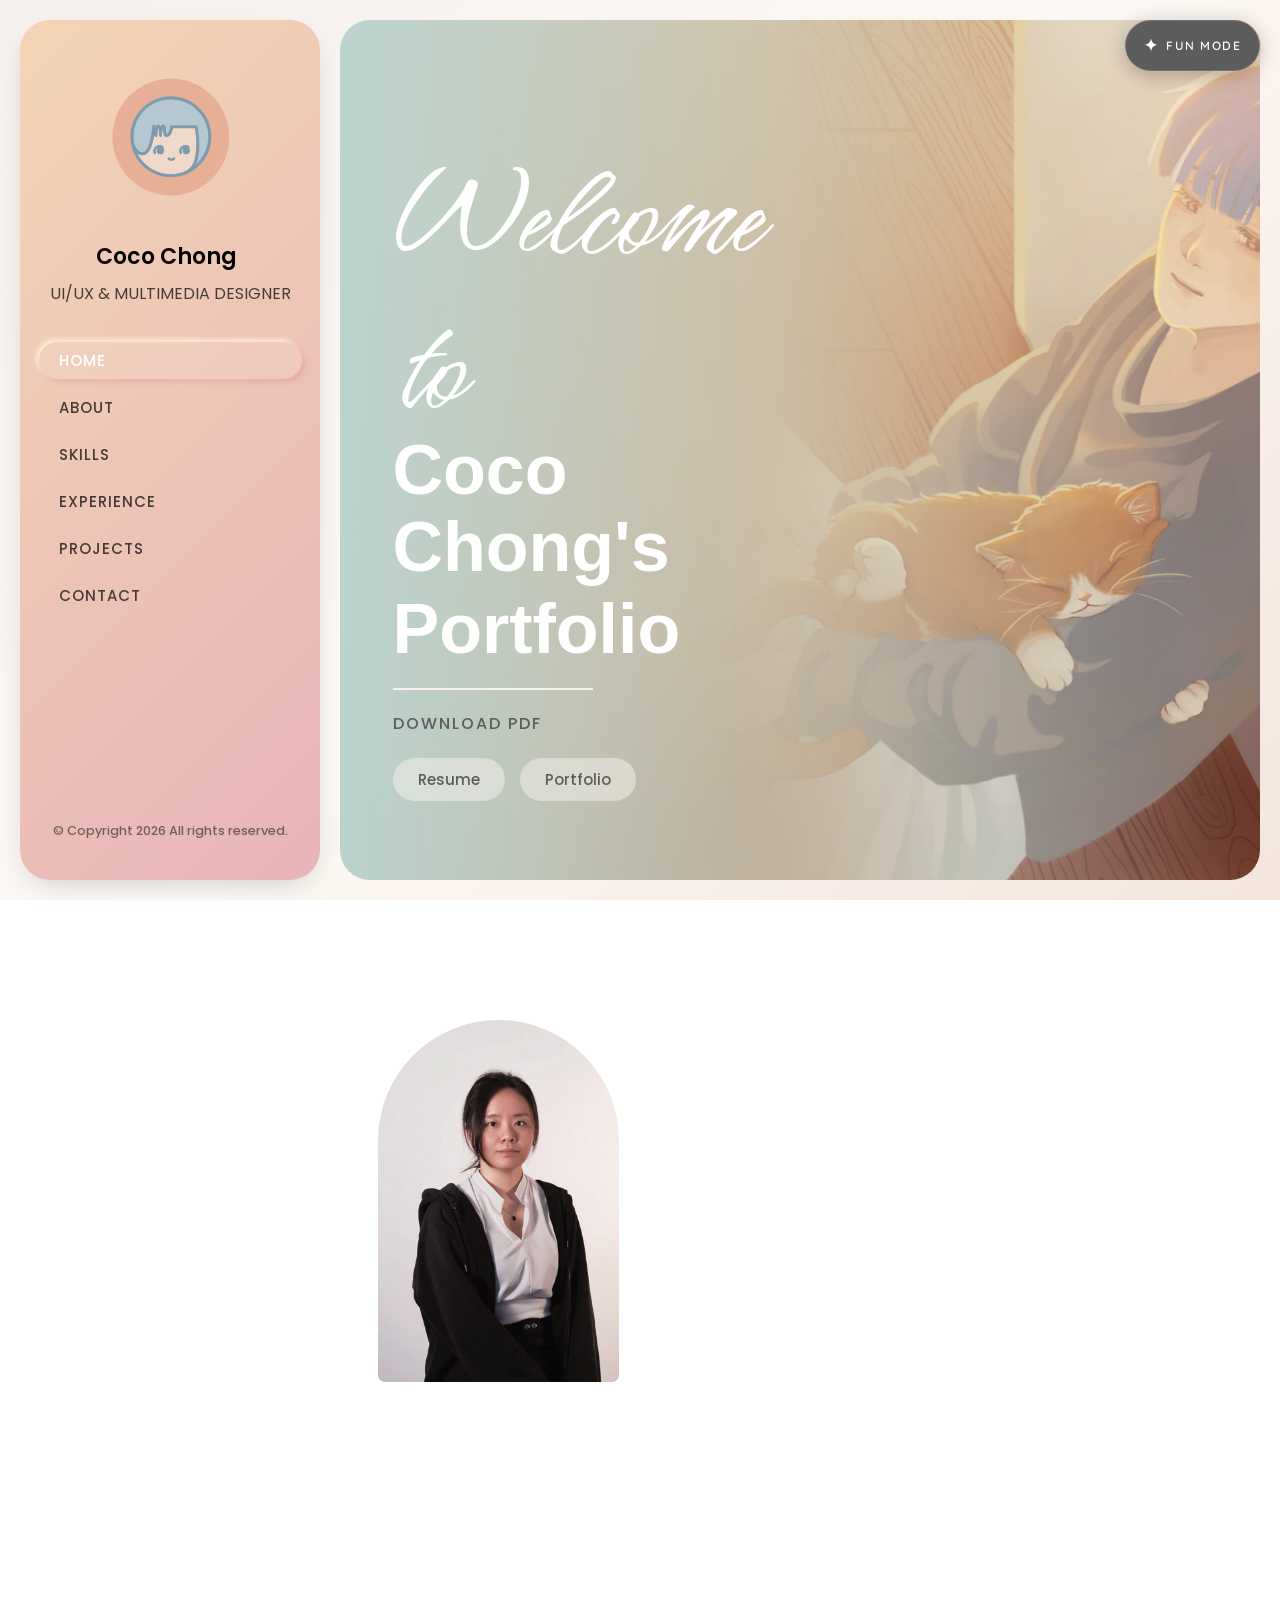
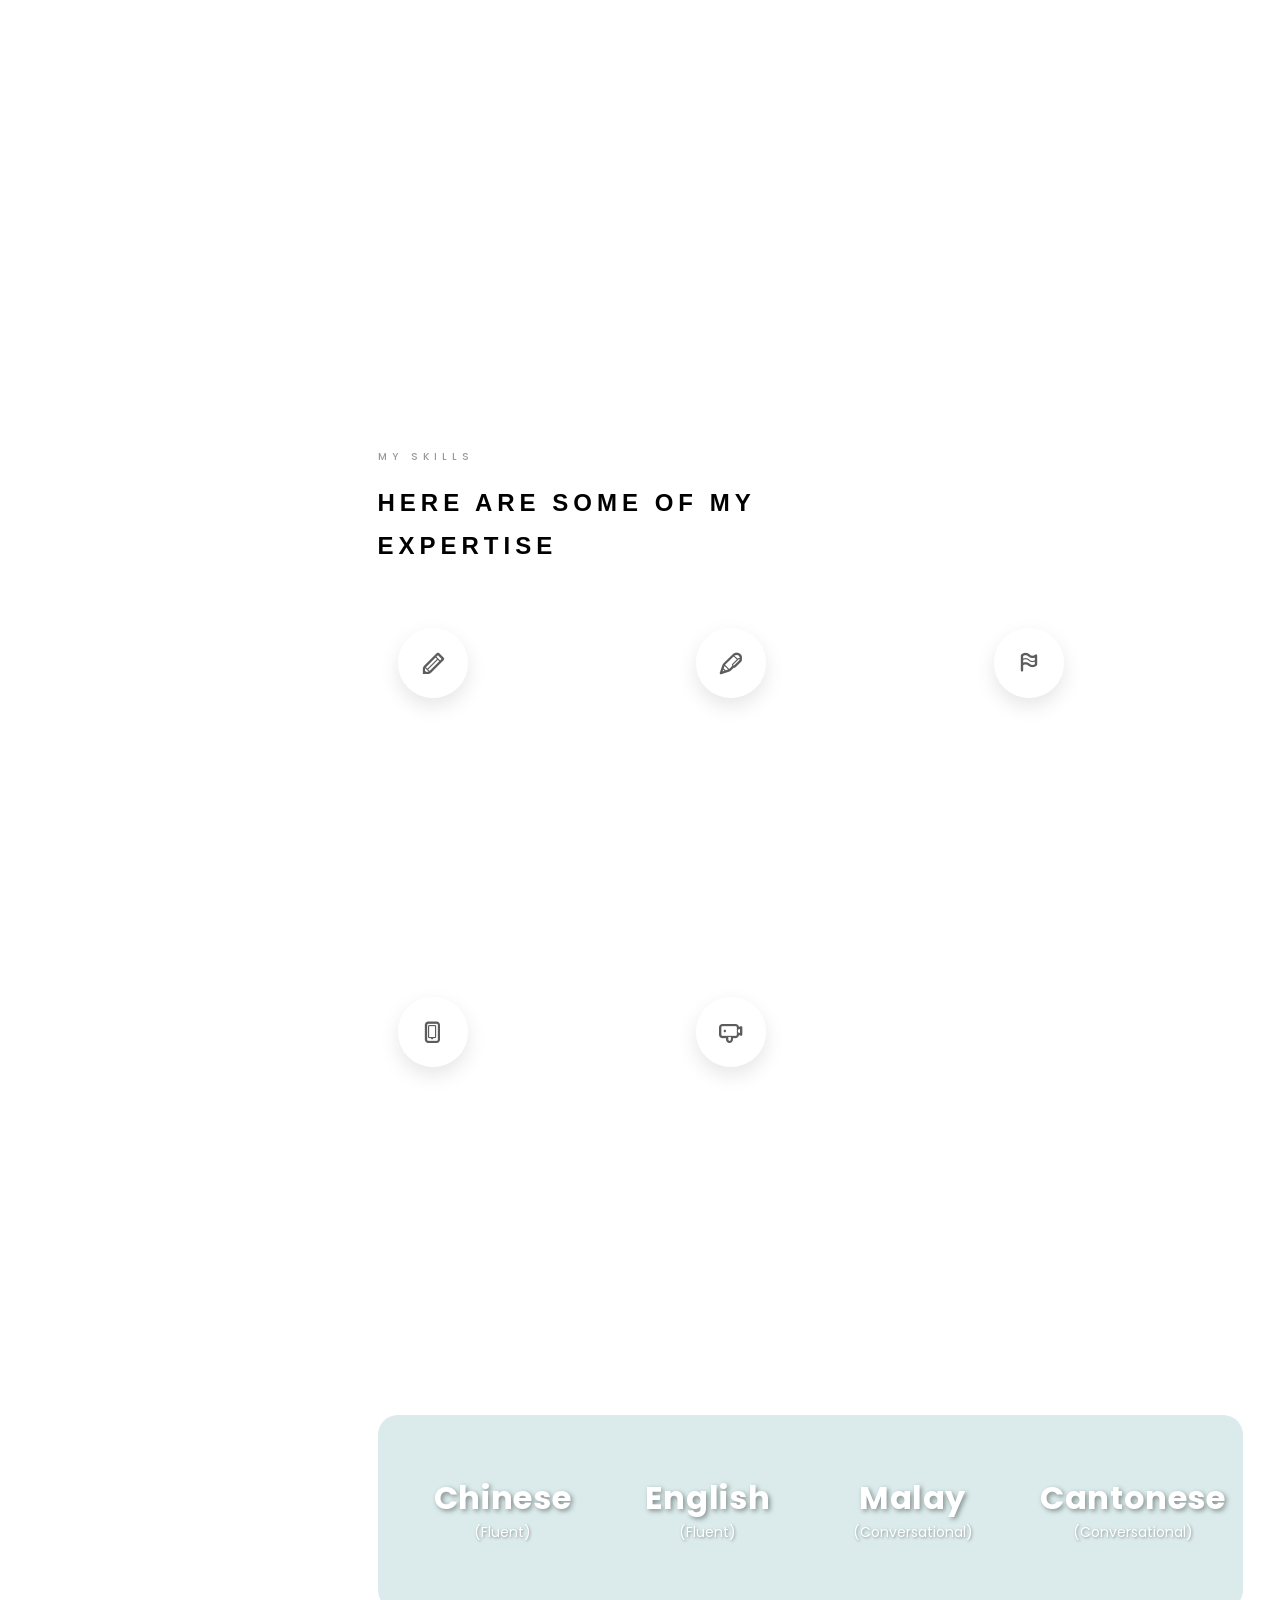
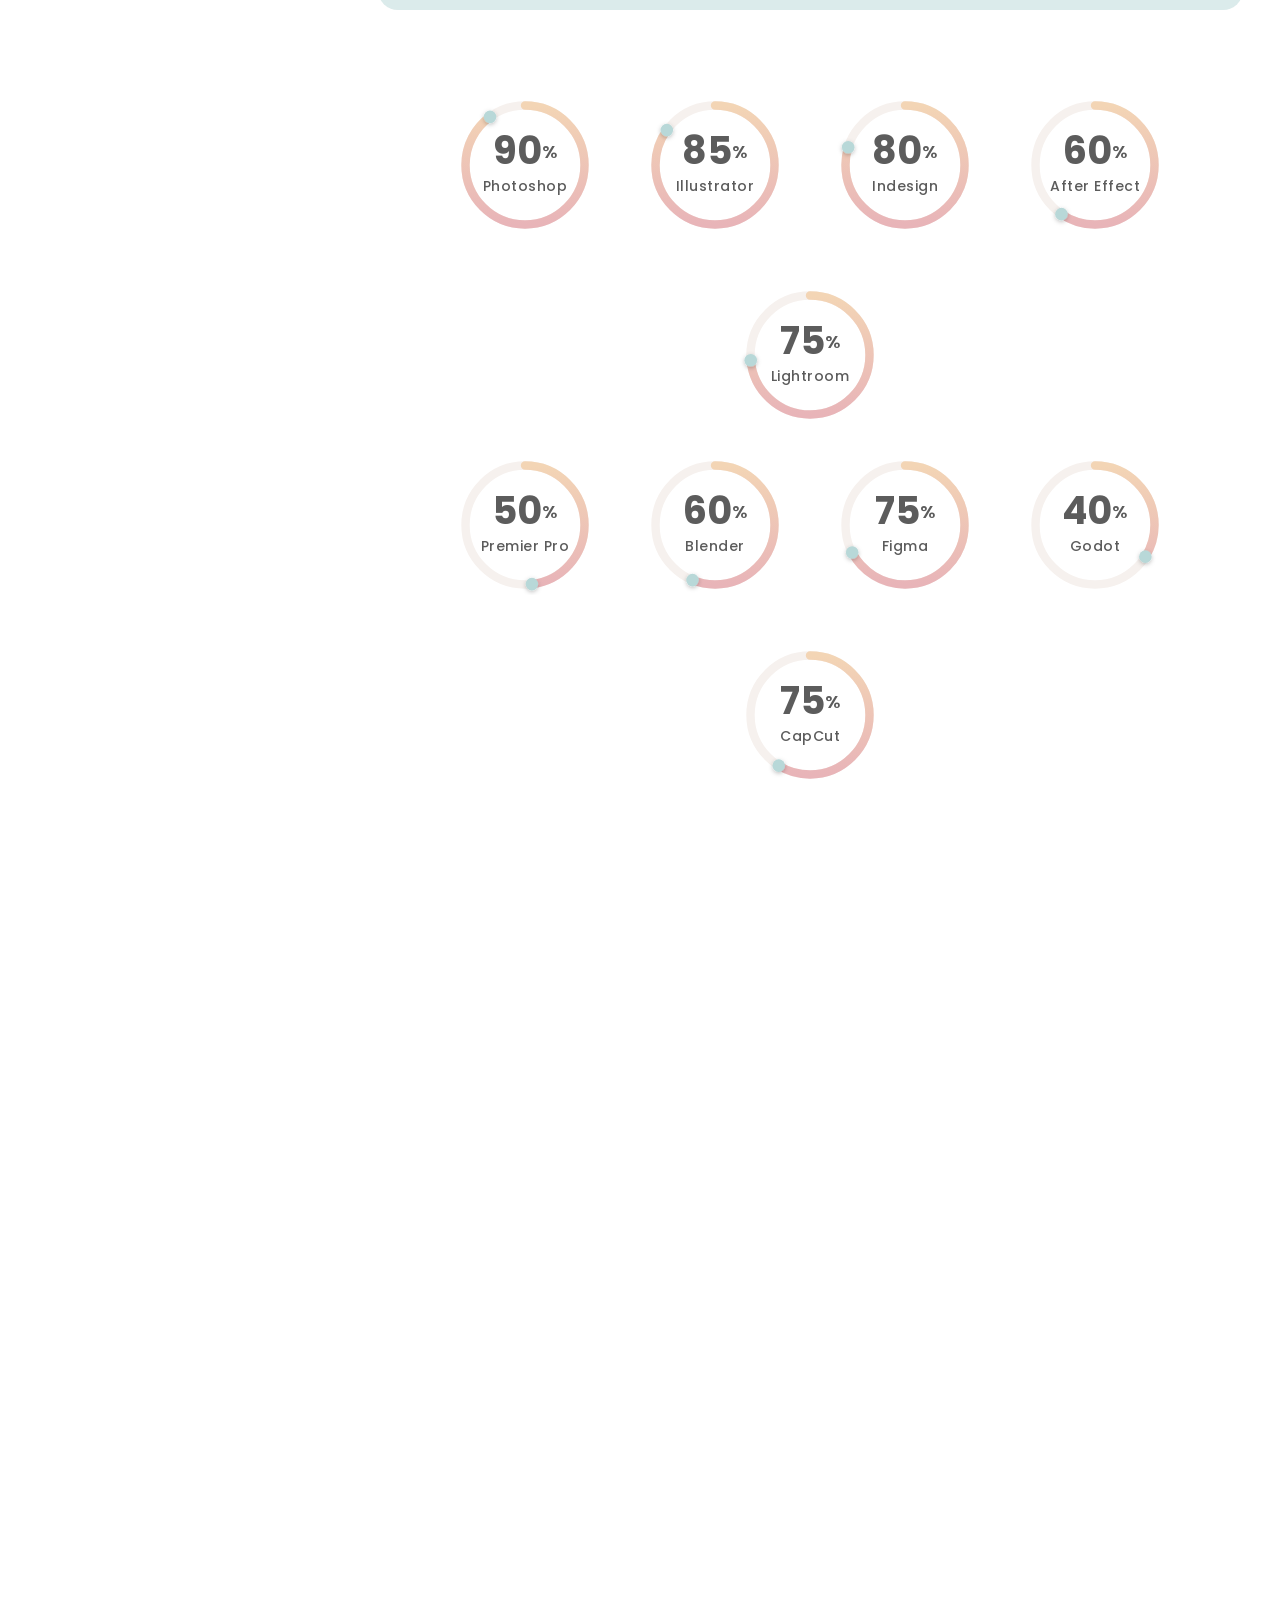
==== commit 30ce720a: "update" ====
--- a/index.html
+++ b/index.html
@@ -711,21 +711,19 @@
 										style="background-image: url('images/Contact.jpg');">
 										<div class="contact-info">
 											<div class="contact-item">
-												<i class="icon-whatsapp js-copy" data-copy="016-7138622"
-													data-message="Phone Number Copied" style="cursor: pointer;"></i>
+												<i class="icon-whatsapp"></i>
 												<span>016-7138622</span>
 											</div>
 											<div class="contact-item">
-												<i class="icon-mail js-copy" data-copy="coco.chong.mj@gmail.com"
-													data-message="Email Copied" style="cursor: pointer;"></i>
+												<i class="icon-mail"></i>
 												<span>coco.chong.mj@gmail.com</span>
 											</div>
 											<div class="contact-item">
+												<i class="icon-social-linkedin"></i>
 												<a href="https://www.linkedin.com/in/chong-mun-jing-coco-b8078139b?utm_source=share_via&utm_content=profile&utm_medium=member_ios"
 													target="_blank">
-													<i class="icon-social-linkedin"></i>
+													<span>Chong Mun Jing (Coco)</span>
 												</a>
-												<span>Chong Mun Jing (Coco)</span>
 											</div>
 										</div>
 									</div>
--- a/css/style.css
+++ b/css/style.css
@@ -2574,6 +2574,11 @@
   line-height: 1.5;
   text-align: justify;
   text-shadow: 1px 1px 3px rgba(0, 0, 0, 0.3);
+  display: -webkit-box;
+  -webkit-line-clamp: 1;
+  -webkit-box-orient: vertical;
+  overflow: hidden;
+  text-overflow: ellipsis;
 }
 
 @media screen and (max-width: 768px) {
@@ -2721,10 +2726,7 @@
   transition: transform 0.3s ease, background 0.3s ease;
 }
 
-.contact-item:hover i {
-  transform: scale(1.1);
-  background: rgba(232, 180, 184, 0.2);
-}
+
 
 .contact-item span,
 .contact-item a {
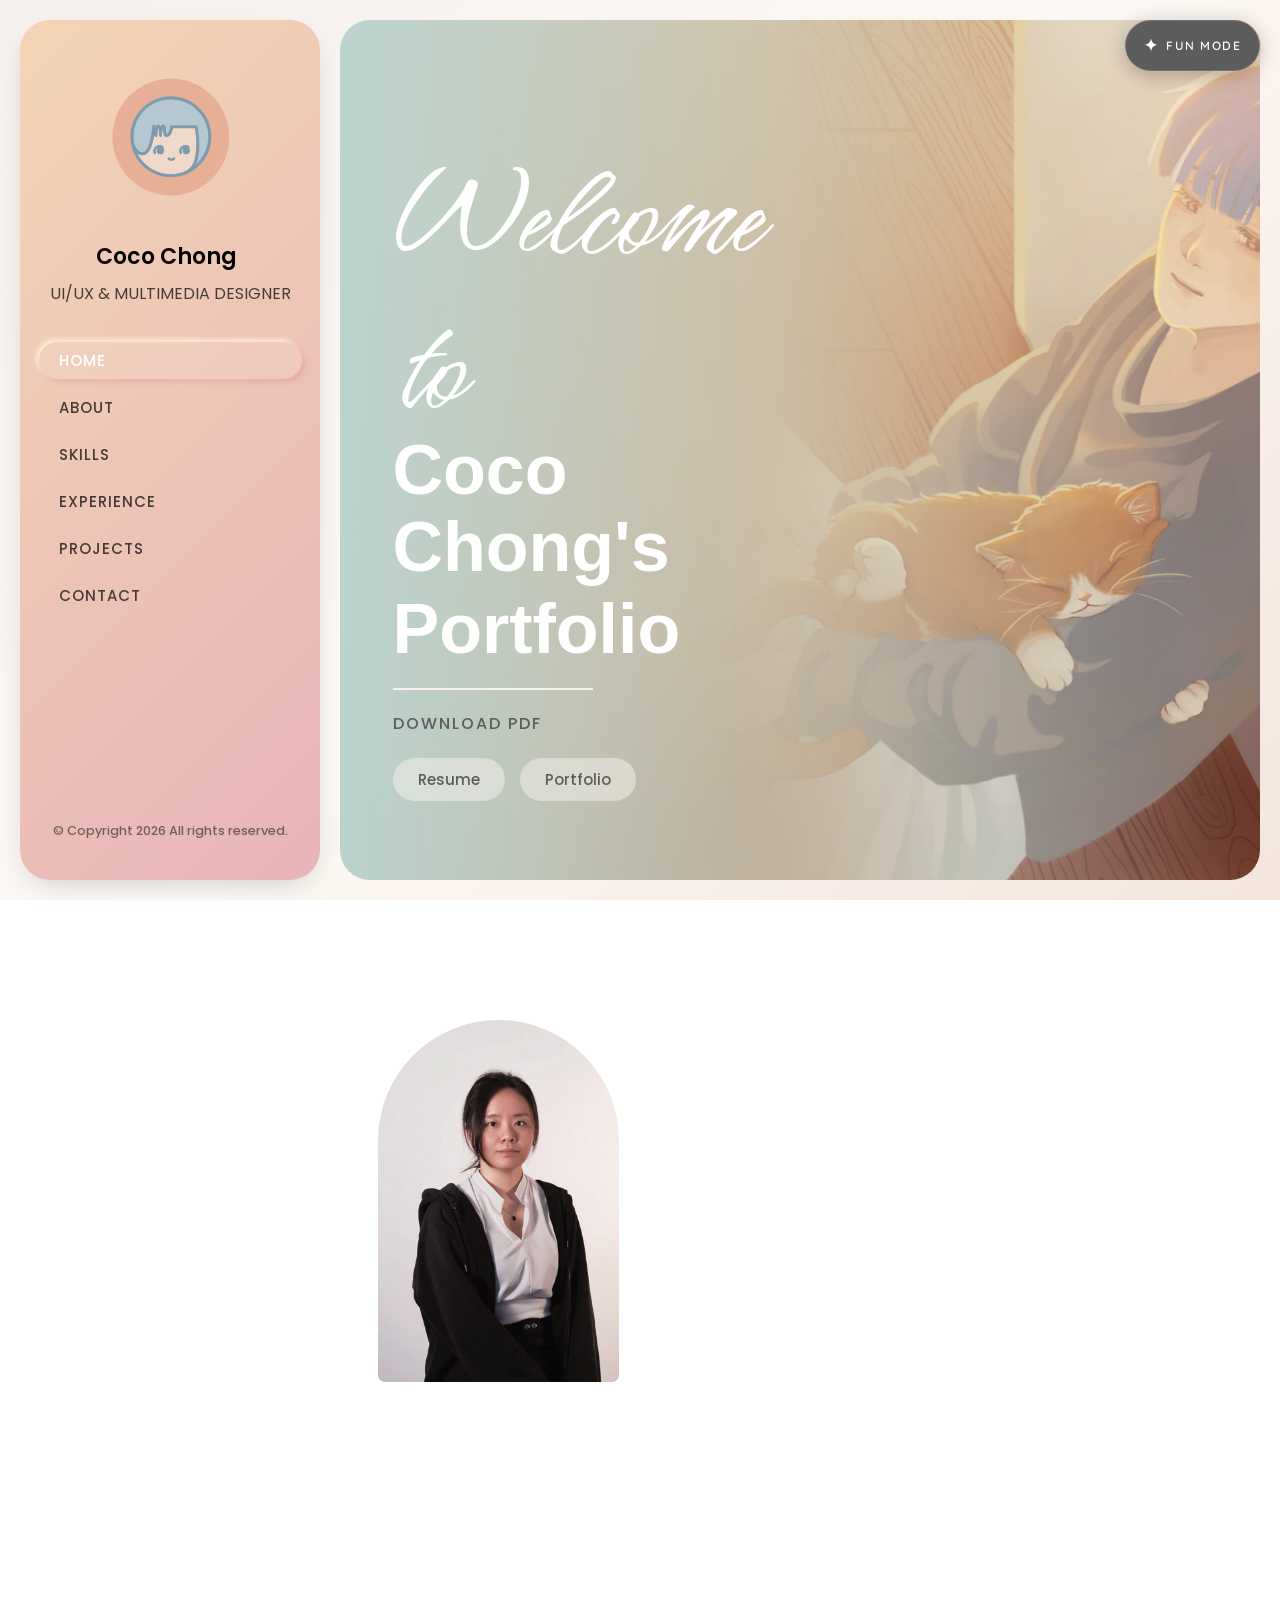
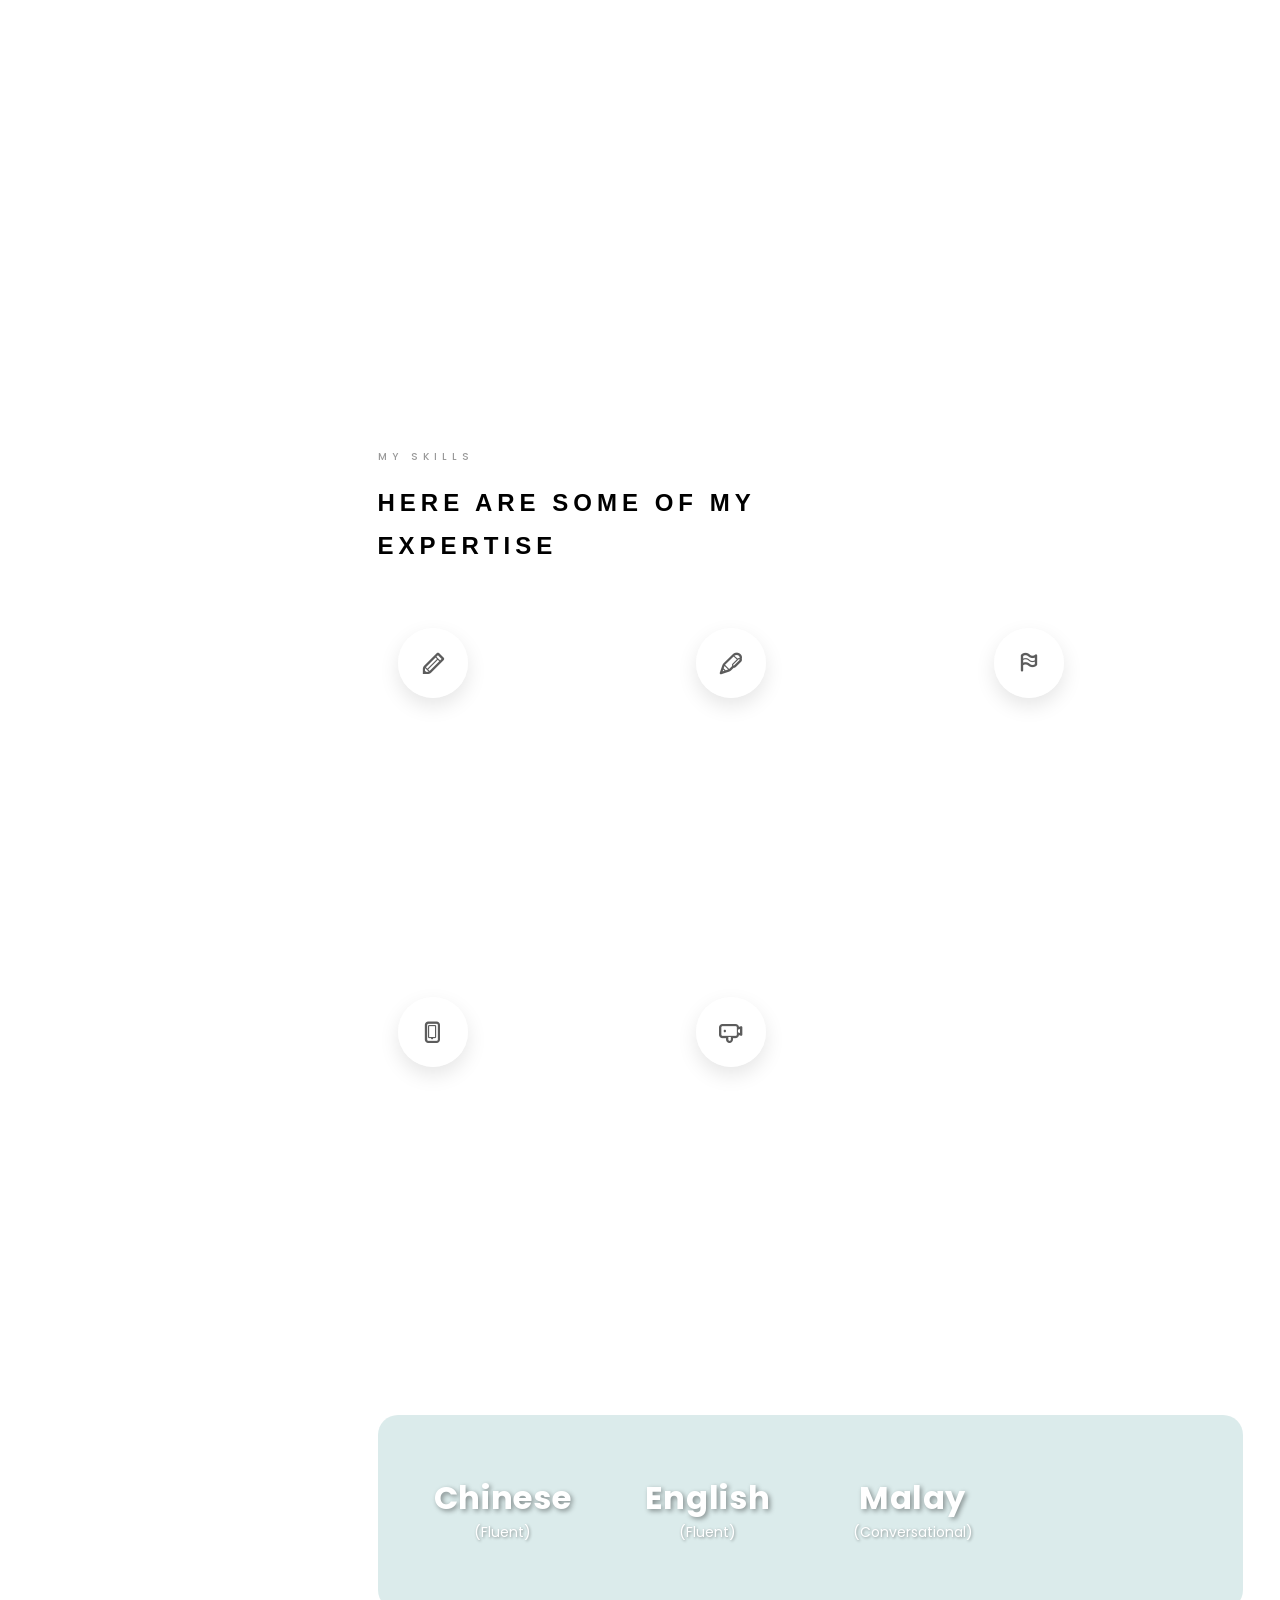
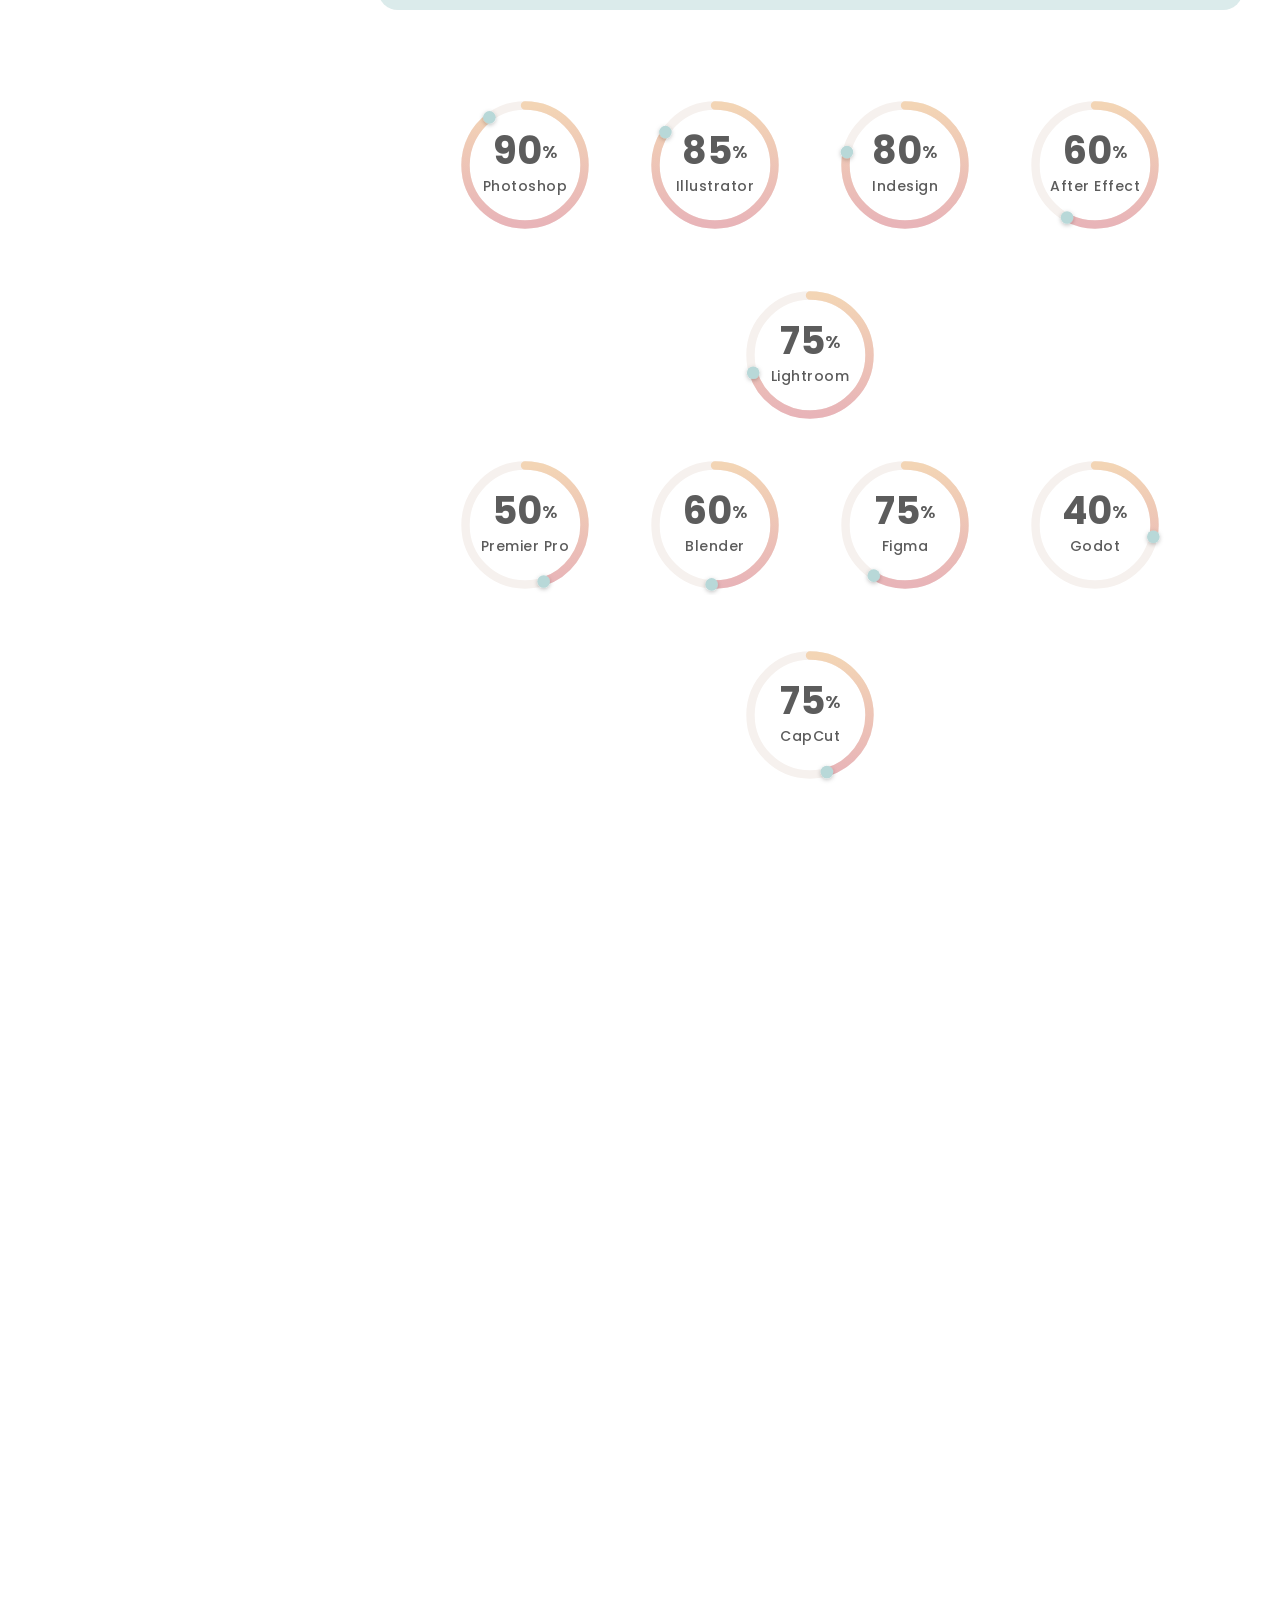
==== commit 6dd68506: "update" ====
--- a/index.html
+++ b/index.html
@@ -600,15 +600,9 @@
 													<h3>Whispering Cats <span class="project-tag">(Personal
 															Project)</span>
 													</h3>
-													<p>Whispering Cats is my university final project. This game is
-														designed
-														to support SDG 3 — Good Health & Well-Being by promoting
-														emotional
-														awareness through gentle interaction and storytelling. It is a
-														cozy
-														clicker game designed to help players relax while learning
-														simple
-														mental health insights.</p>
+													<p>Whispering Cats is a cozy clicker game promoting emotional
+														awareness and relaxation, inspired by SDG 3: Good Health &
+														Well-Being.</p>
 												</div>
 											</div>
 											<div class="pill-card"
@@ -617,9 +611,8 @@
 													<h3>The Velvet Brew <span class="project-tag">(Personal
 															Project)</span>
 													</h3>
-													<p>A branding project for The Velvet Brew. A cozy library cafe that
-														brings together two comforting things — warm drinks and good
-														stories.</p>
+													<p>A branding project for The Velvet Brew, a cozy library café
+														combining warm drinks with the comfort of storytelling.</p>
 												</div>
 											</div>
 											<div class="pill-card"
@@ -628,13 +621,9 @@
 													<h3>Tales of Reverie <span class="project-tag">(Personal
 															Project)</span>
 													</h3>
-													<p>A printed portfolio that blends fantasy illustration with the
-														charm
-														of a vintage book aesthetic. It features elegant typography
-														paired
-														with decorative ornaments and patterns to create a refined look,
-														while maintaining a sense of simplicity to avoid feeling too
-														overwhelming.</p>
+													<p>A printed portfolio blending fantasy illustration with vintage
+														book aesthetics through elegant typography and refined design.
+													</p>
 												</div>
 											</div>
 											<div class="pill-card"
@@ -642,14 +631,9 @@
 												<div class="pill-content">
 													<h3>Crayon Shinchan <span class="project-tag">(Internship
 															Project)</span></h3>
-													<p>This project showcases my involvement in the Shinchan Exhibition
-														during my internship, where I contributed to the design of
-														social
-														media content, merchandise, and various venue promotional
-														materials.
-														The work focused on maintaining brand consistency while creating
-														engaging visuals suitable for both digital and physical
-														applications.</p>
+													<p>Contributed to the Shinchan Exhibition by designing social media,
+														merchandise, and venue visuals with strong brand consistency.
+													</p>
 												</div>
 											</div>
 											<div class="pill-card"
@@ -657,14 +641,9 @@
 												<div class="pill-content">
 													<h3>Digimon Adventure <span class="project-tag">(Internship
 															Project)</span></h3>
-													<p>As part of the Digimon Exhibition project, I worked on designing
-														a
-														range of promotional materials including social media content,
-														merchandise items, and on-site visuals. This project required
-														adapting key visuals across different formats while ensuring
-														clarity, consistency, and strong visual impact for event
-														promotion.
-													</p>
+													<p>Designed promotional materials for the Digimon Exhibition,
+														adapting visuals across multiple formats for clear and impactful
+														communication.</p>
 												</div>
 											</div>
 											<div class="pill-card"
@@ -672,15 +651,8 @@
 												<div class="pill-content">
 													<h3>INCUBASE Studio Malaysia <span class="project-tag">(Internship
 															Project)</span></h3>
-													<p>During my internship at Incubase Studio, I was involved in
-														creating a
-														variety of multimedia design outputs, including social media
-														posts,
-														printed materials, and basic video editing. This experience
-														allowed
-														me to work on real client-based projects, strengthen my design
-														workflow, and adapt content across multiple platforms and
-														formats.
+													<p>Created multimedia design work during my internship at Incubase
+														Studio, including social media, print, and basic video content.
 													</p>
 												</div>
 											</div>
--- a/css/style.css
+++ b/css/style.css
@@ -2574,11 +2574,6 @@
   line-height: 1.5;
   text-align: justify;
   text-shadow: 1px 1px 3px rgba(0, 0, 0, 0.3);
-  display: -webkit-box;
-  -webkit-line-clamp: 1;
-  -webkit-box-orient: vertical;
-  overflow: hidden;
-  text-overflow: ellipsis;
 }
 
 @media screen and (max-width: 768px) {
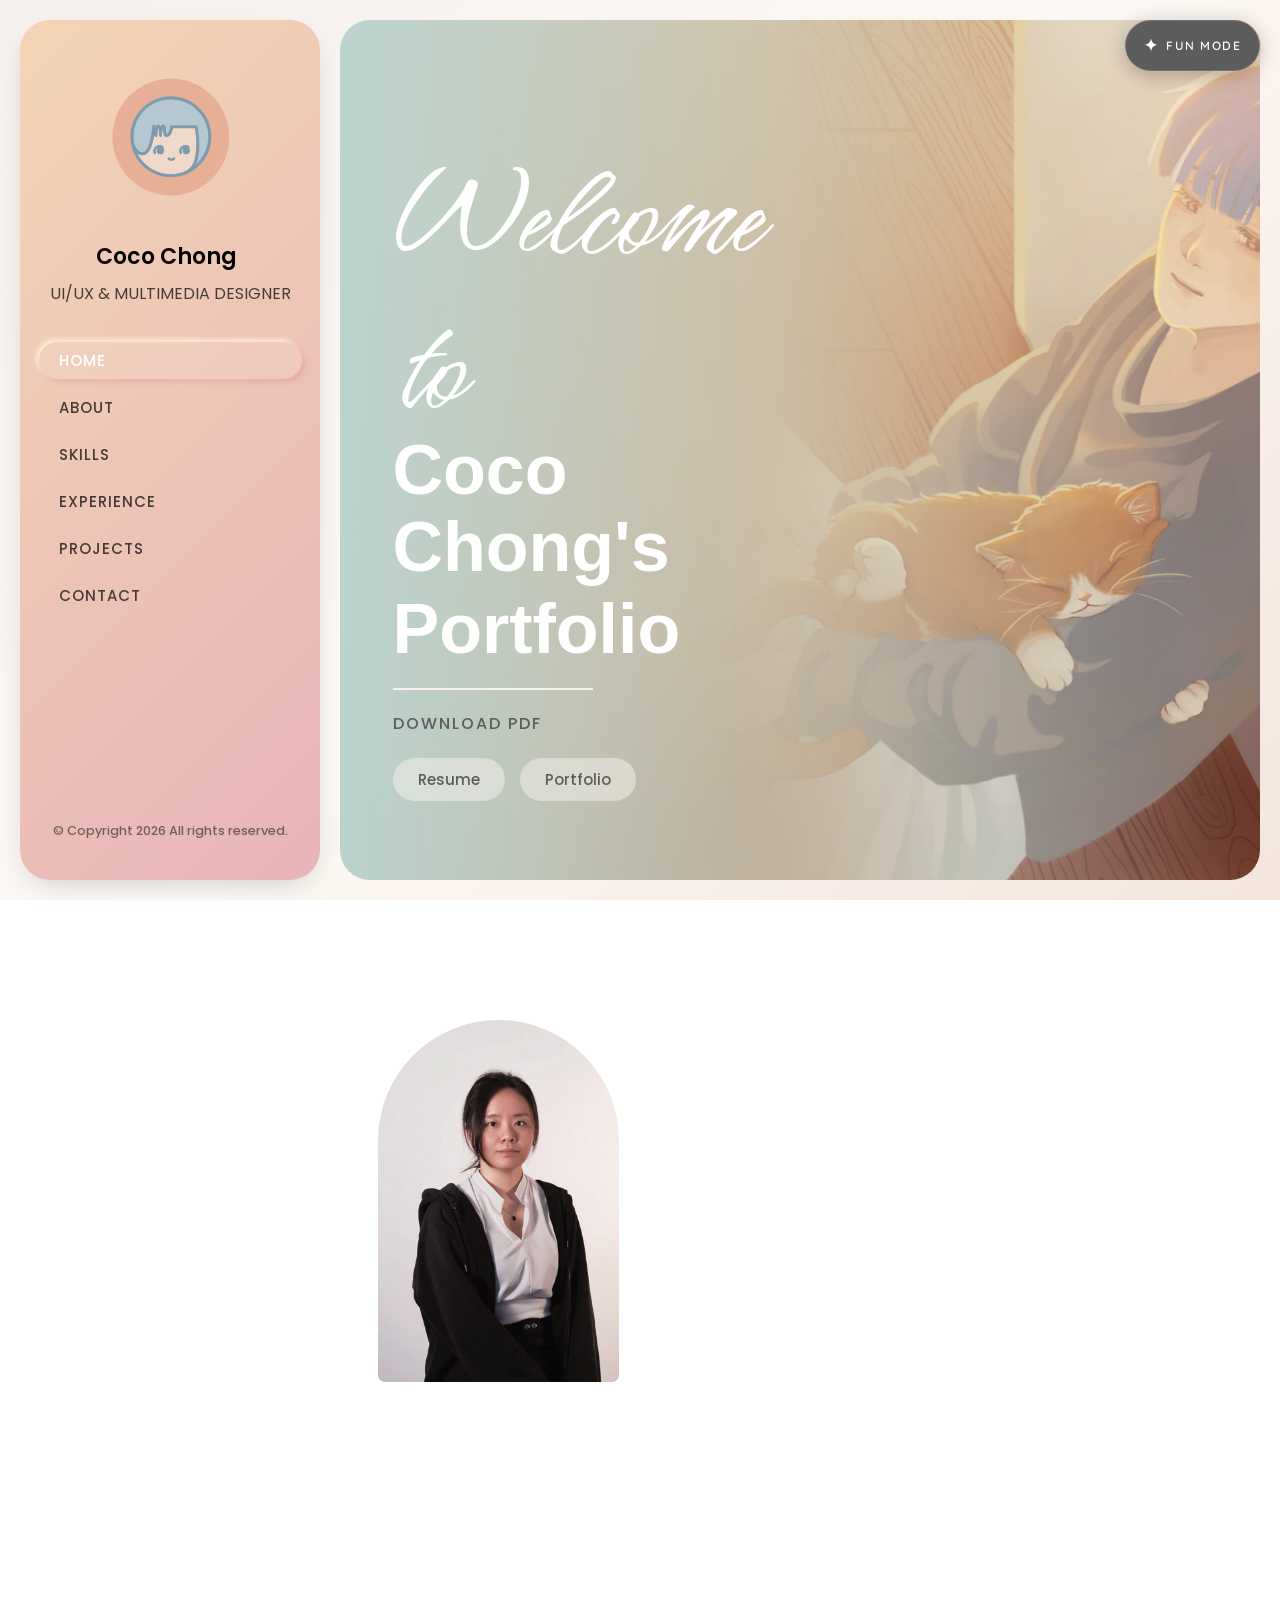
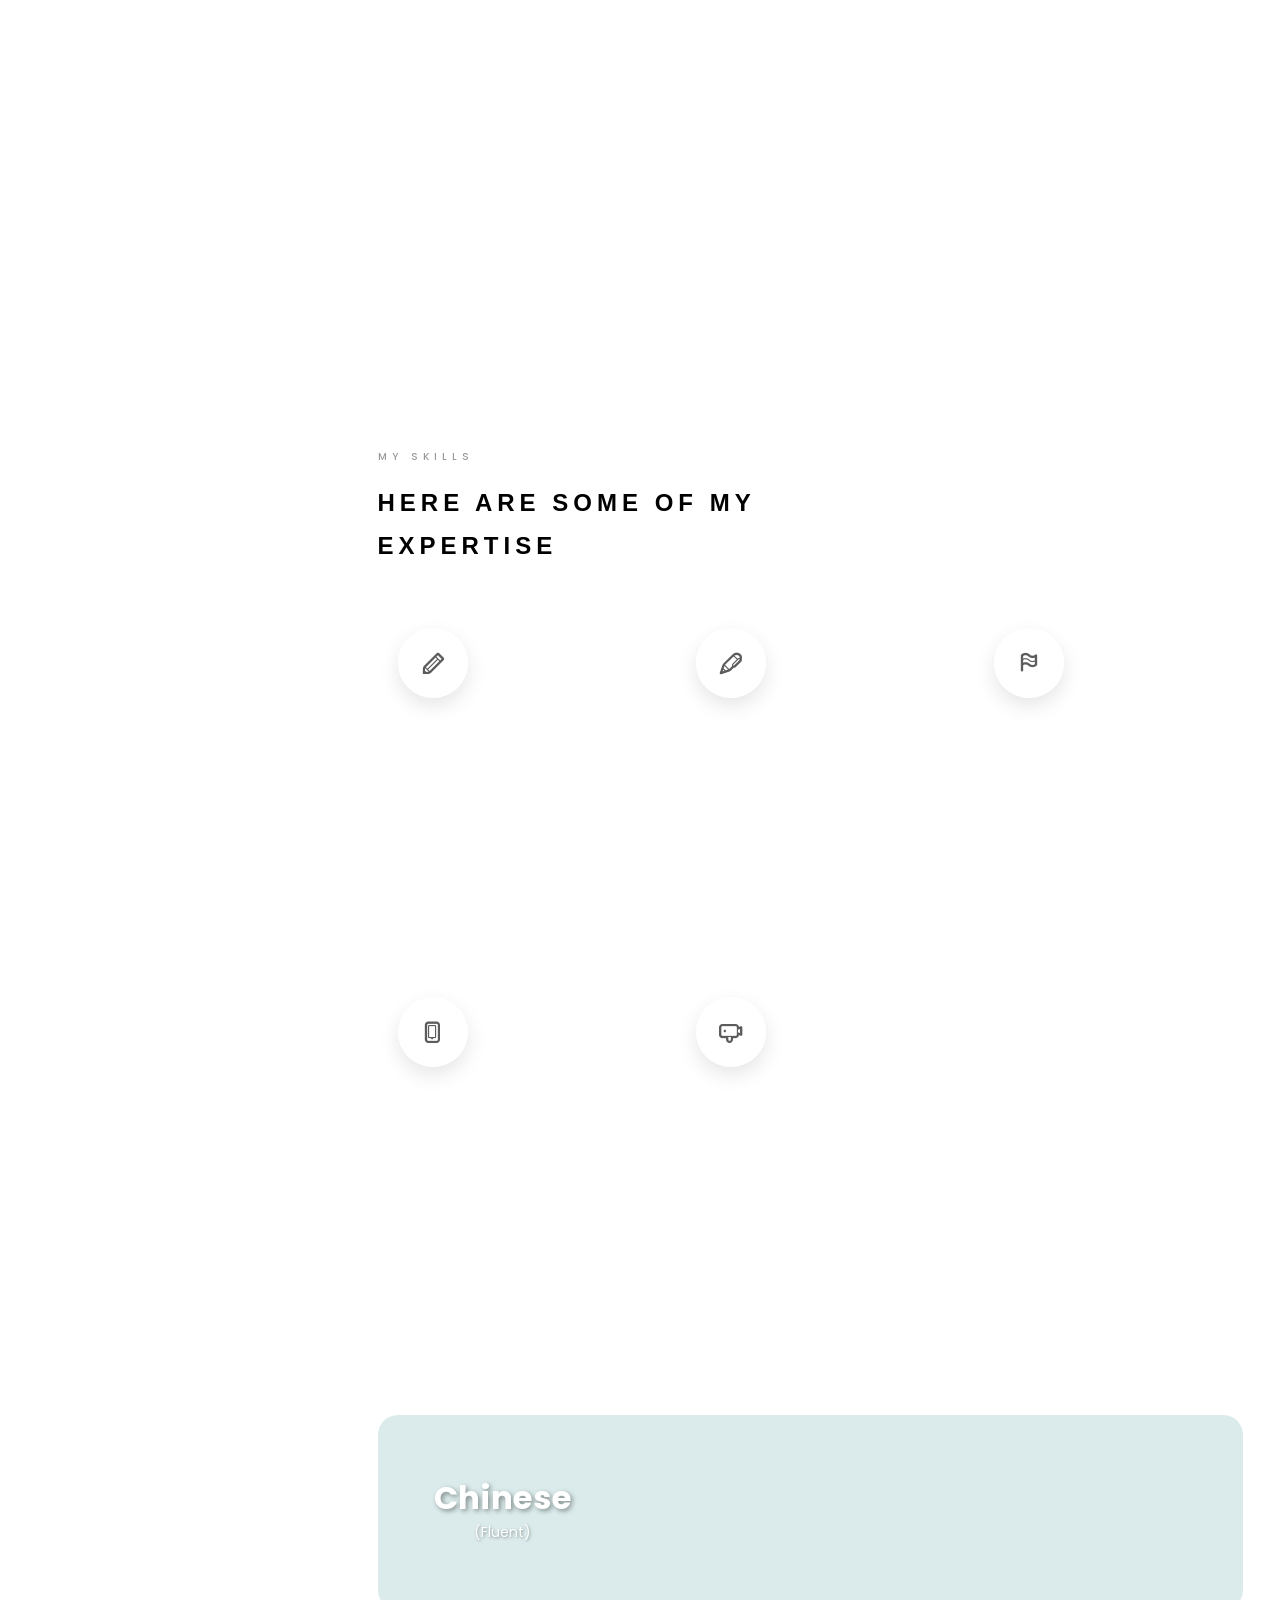
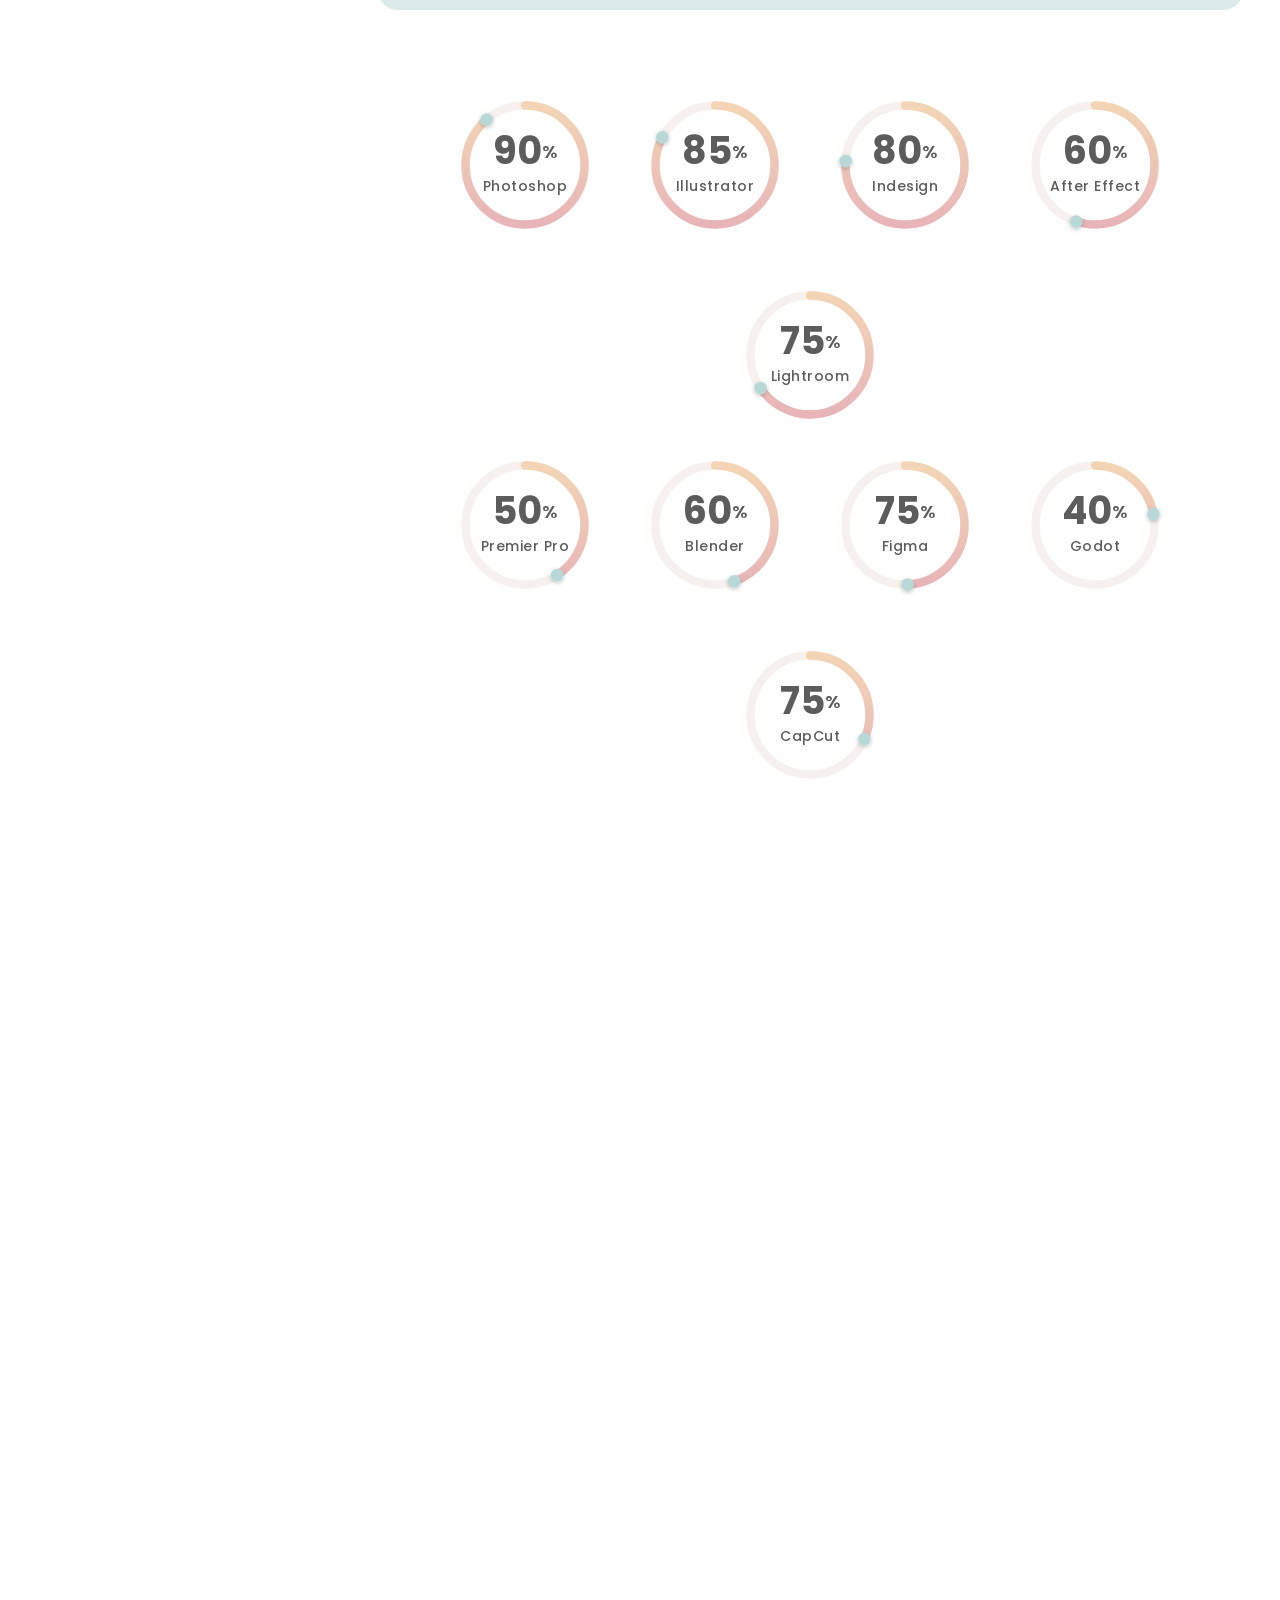
==== commit 7734a894: "update" ====
--- a/index.html
+++ b/index.html
@@ -651,8 +651,8 @@
 												<div class="pill-content">
 													<h3>INCUBASE Studio Malaysia <span class="project-tag">(Internship
 															Project)</span></h3>
-													<p>Created multimedia design work during my internship at Incubase
-														Studio, including social media, print, and basic video content.
+													<p>Created multimedia design work during my internship at INCUBASE
+														Studio Malaysia, including social media, print, and basic video content.
 													</p>
 												</div>
 											</div>
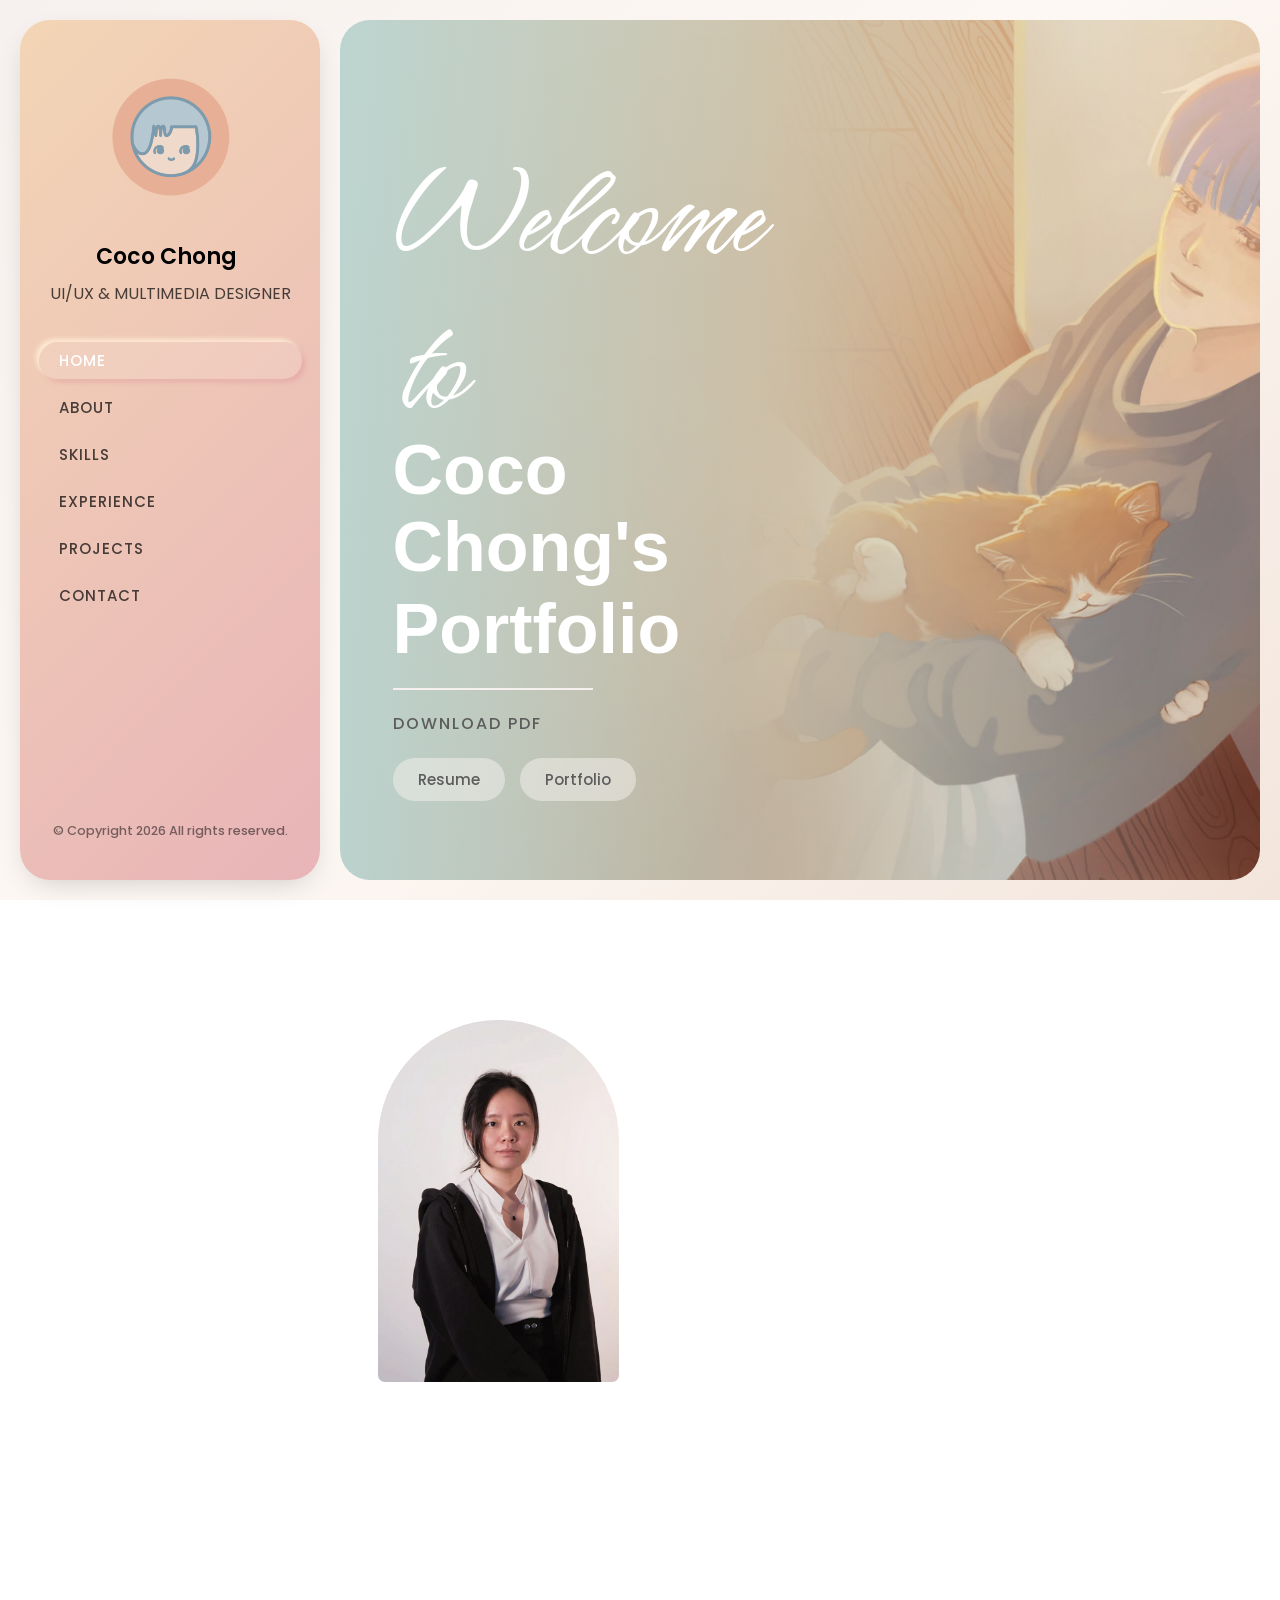
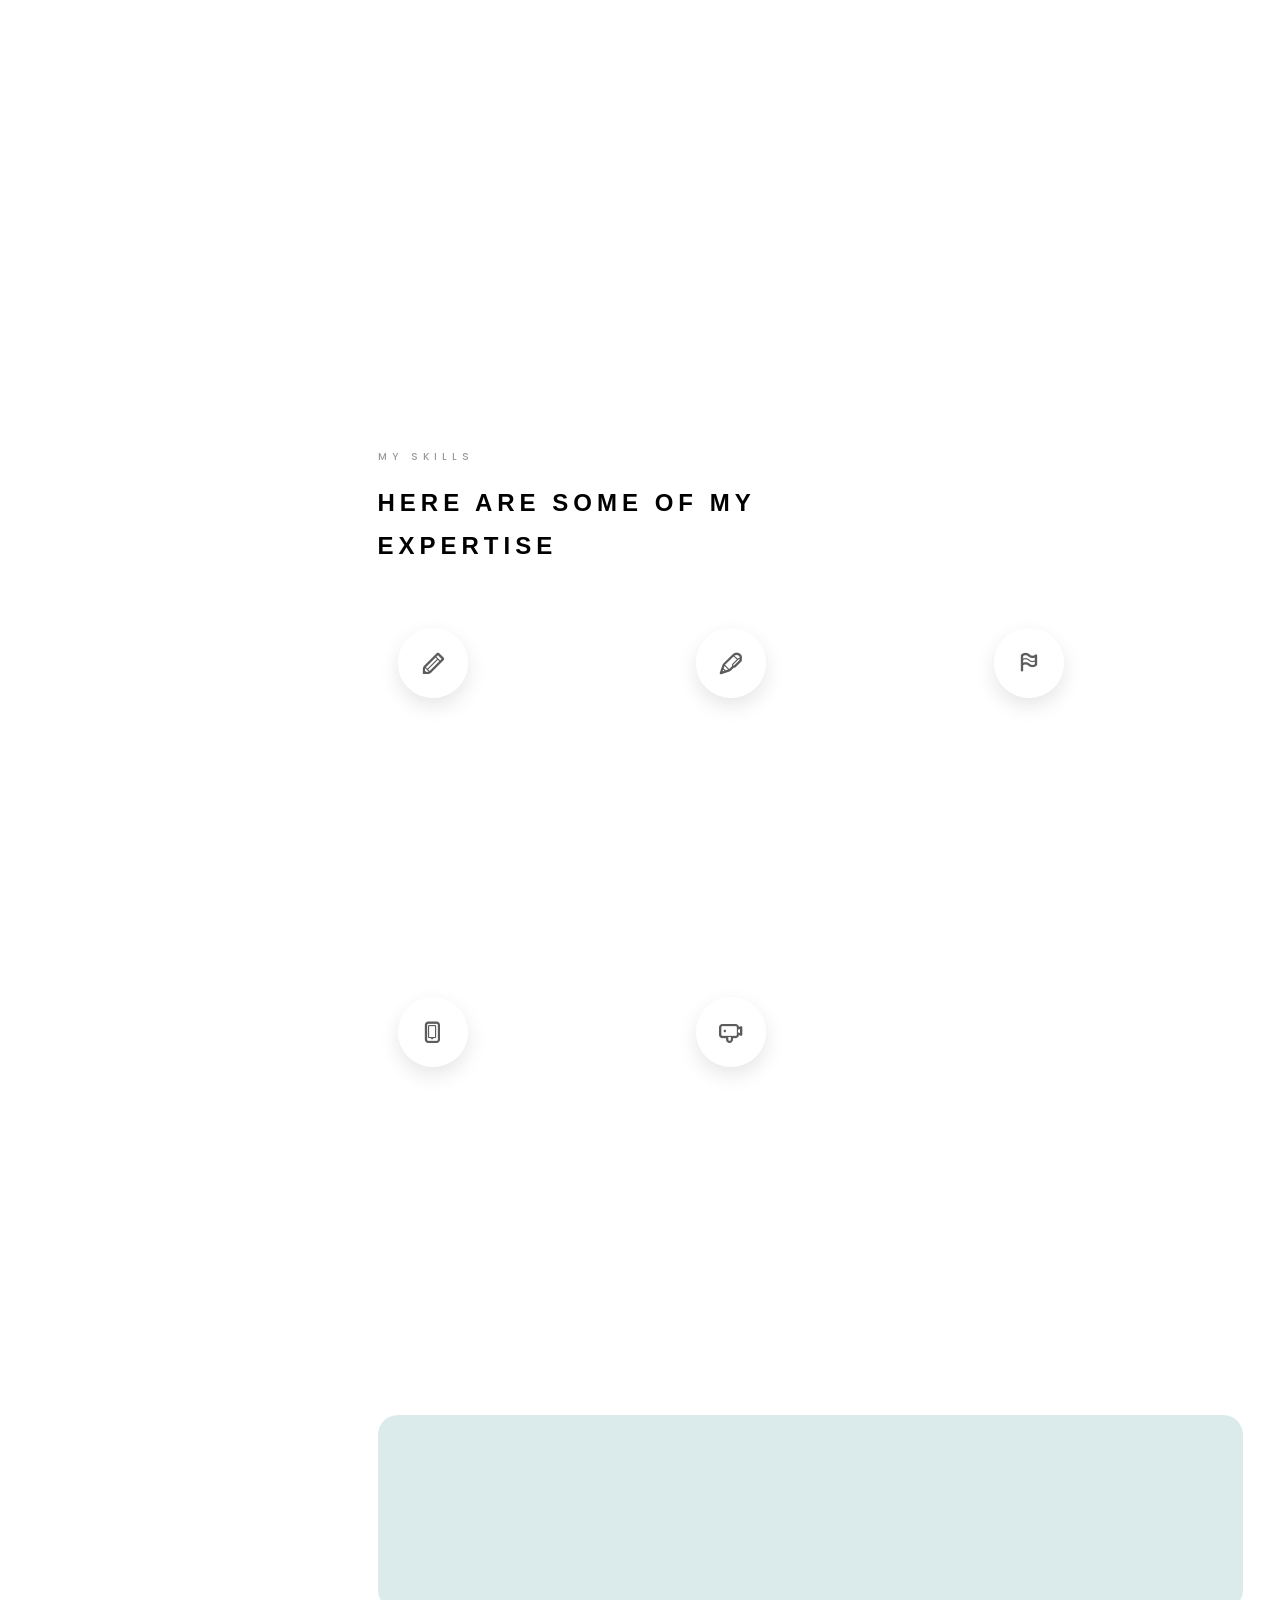
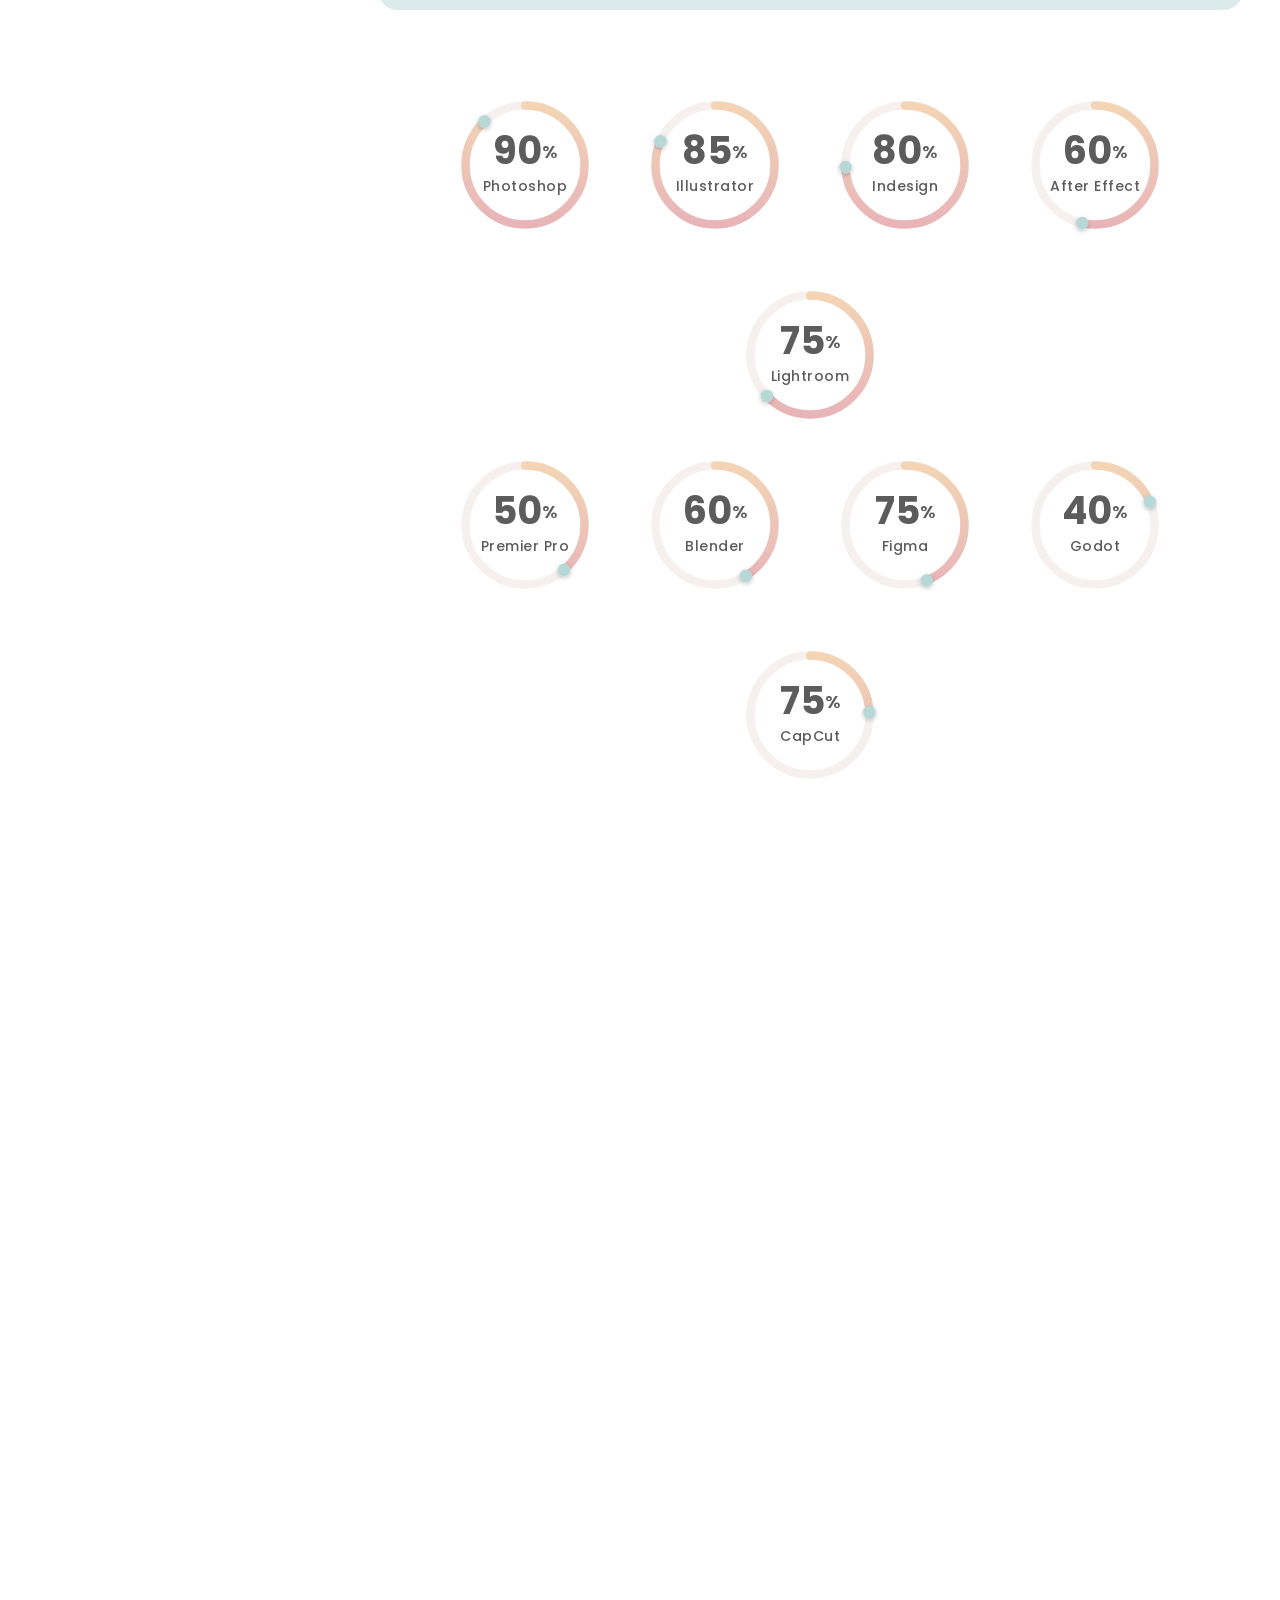
==== commit da5604d3: "Update" ====
--- a/index.html
+++ b/index.html
@@ -58,7 +58,7 @@
 <body>
 
 	<!-- Mode Toggle Button -->
-	<div id="mode-toggle-btn" onclick="toggleMode()" title="Switch to Creative Mode">
+	<div id="mode-toggle-btn" onclick="toggleMode()" title="Switch to Creative Mode" style="display: none;">
 		<div class="toggle-icon">
 			<span class="toggle-default-icon">✦</span>
 			<span class="toggle-creative-icon" style="display:none;">◈</span>
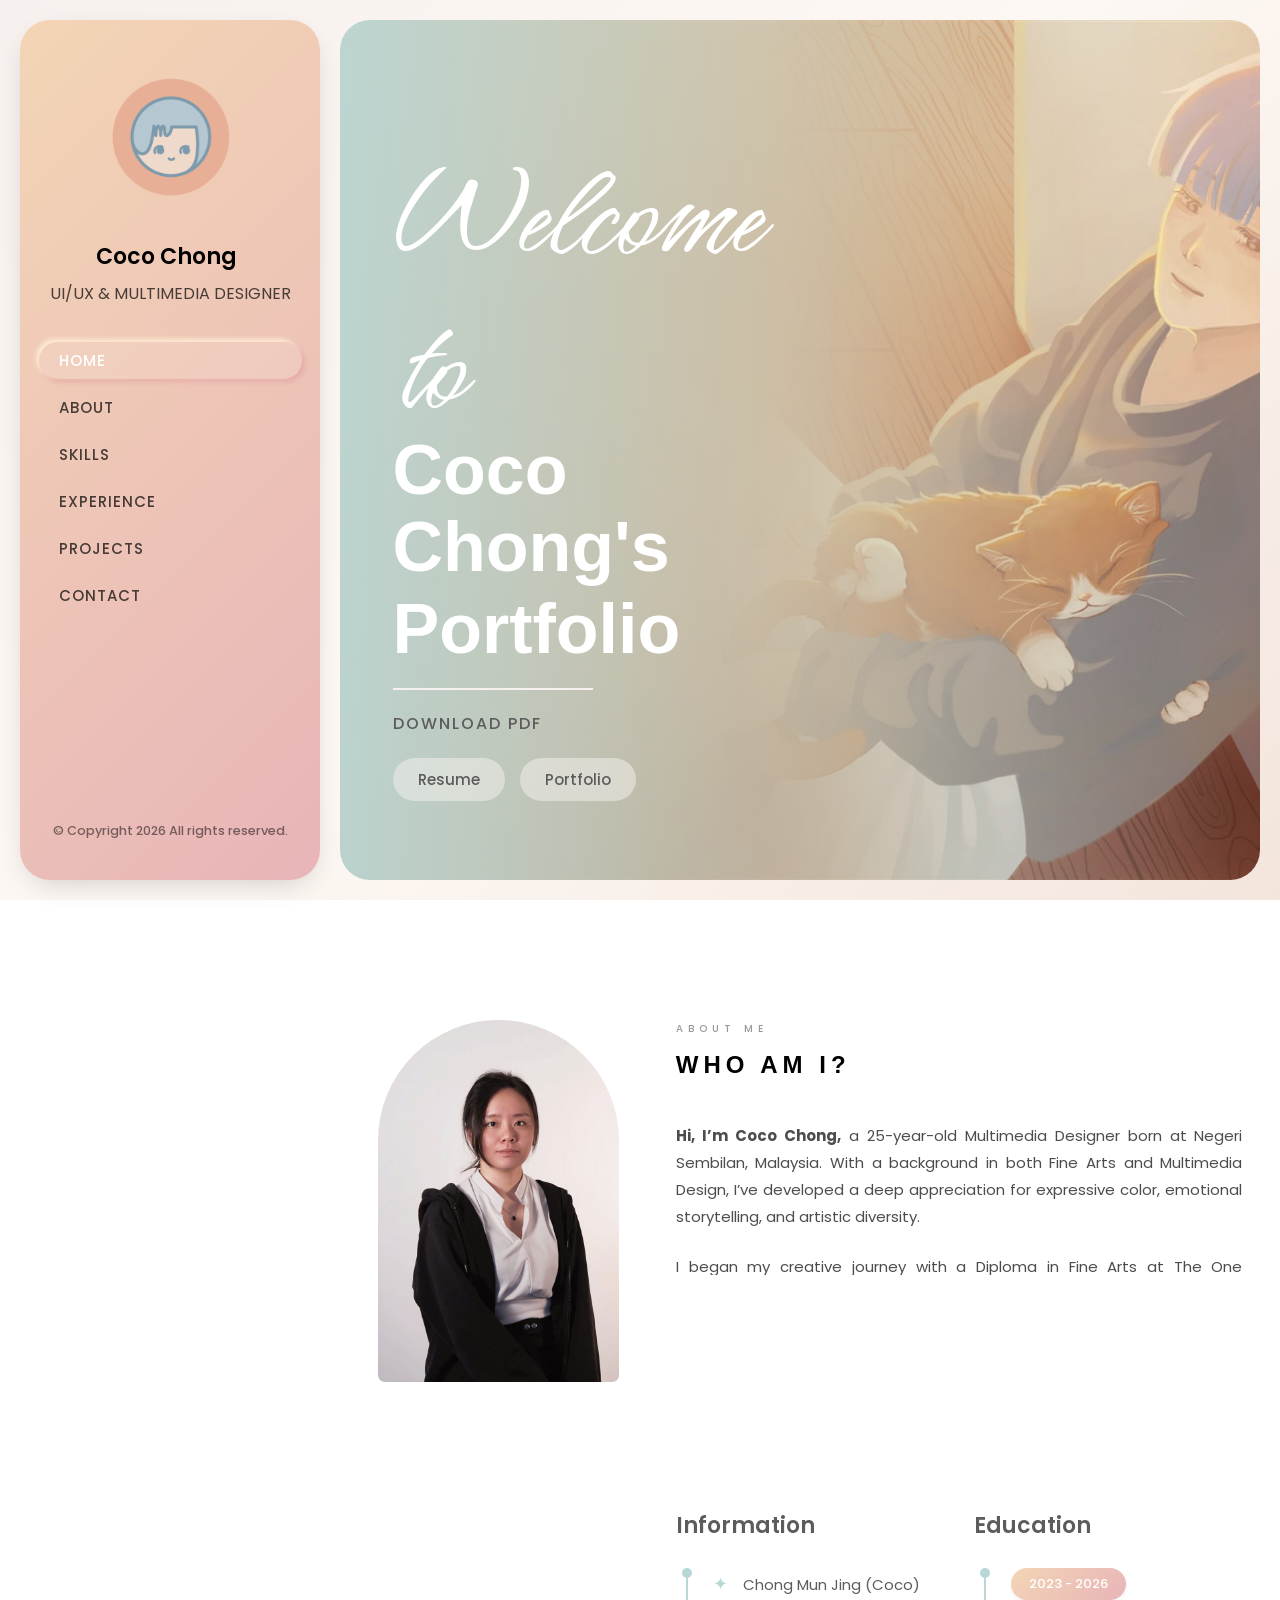
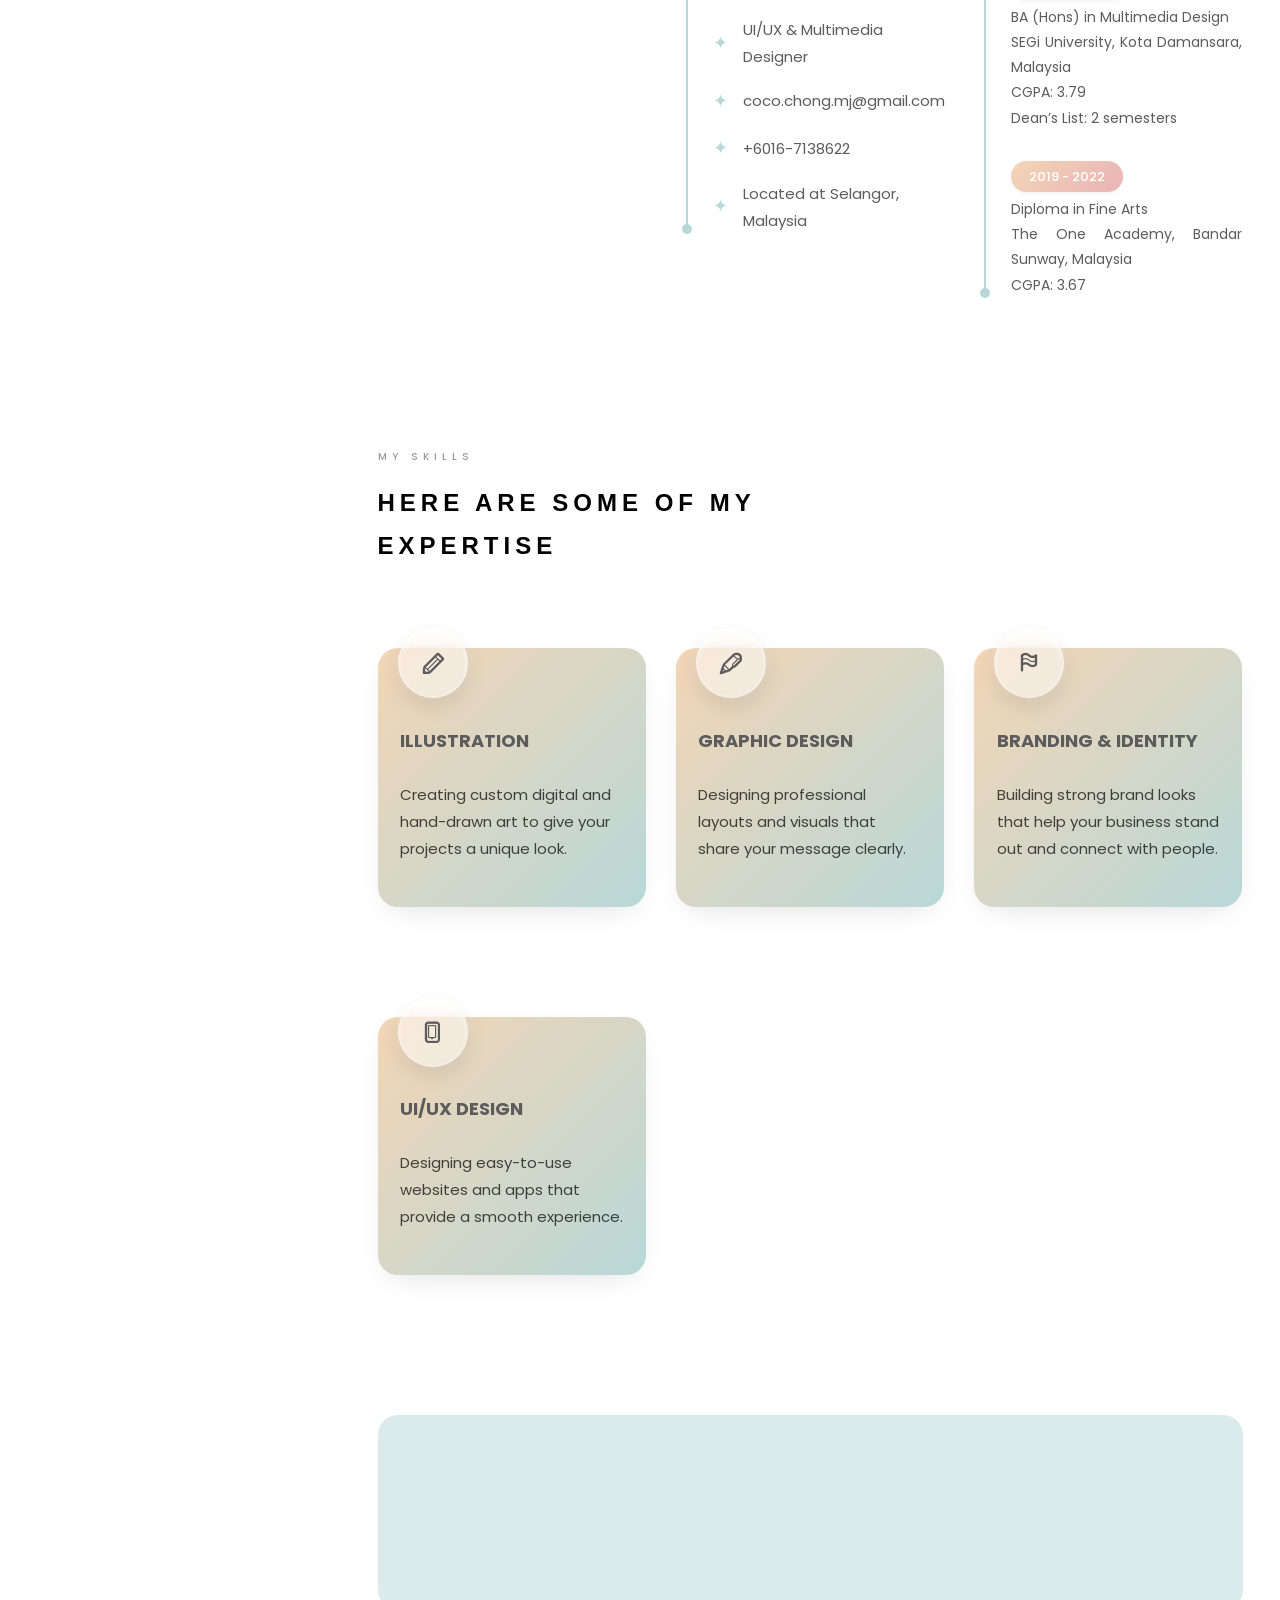
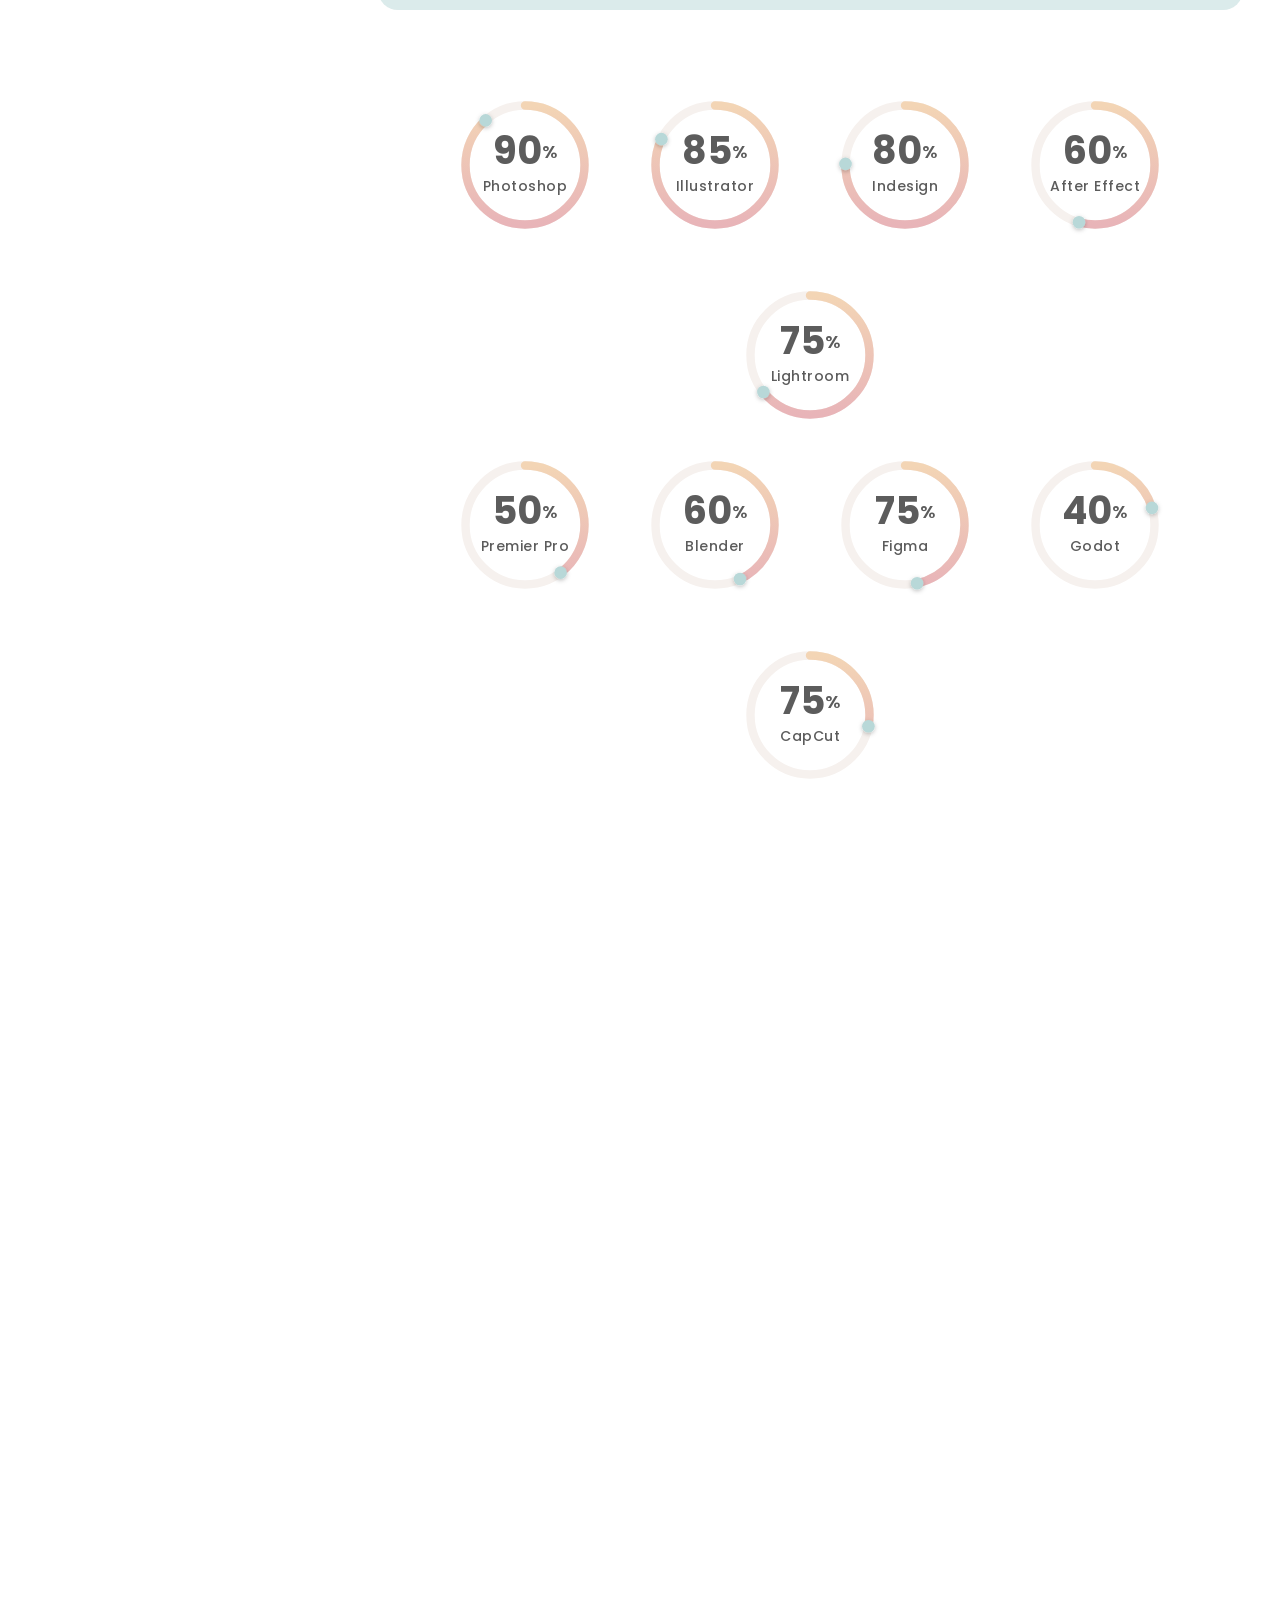
==== commit eea27f9a: "update" ====
--- a/index.html
+++ b/index.html
@@ -143,7 +143,7 @@
 						<div class="colorlib-narrow-content">
 							<div class="row">
 								<div class="col-md-4 animate-box" data-animate-effect="fadeInLeft">
-									<img src="images/portrait.jpeg" alt="Coco Chong Portrait"
+									<img loading="lazy" decoding="async" src="images/portrait.jpeg" alt="Coco Chong Portrait"
 										class="about-portrait img-responsive">
 								</div>
 								<div class="col-md-8 animate-box" data-animate-effect="fadeInRight">
@@ -849,4 +849,4 @@
 
 </body>
 
-</html>+</html>
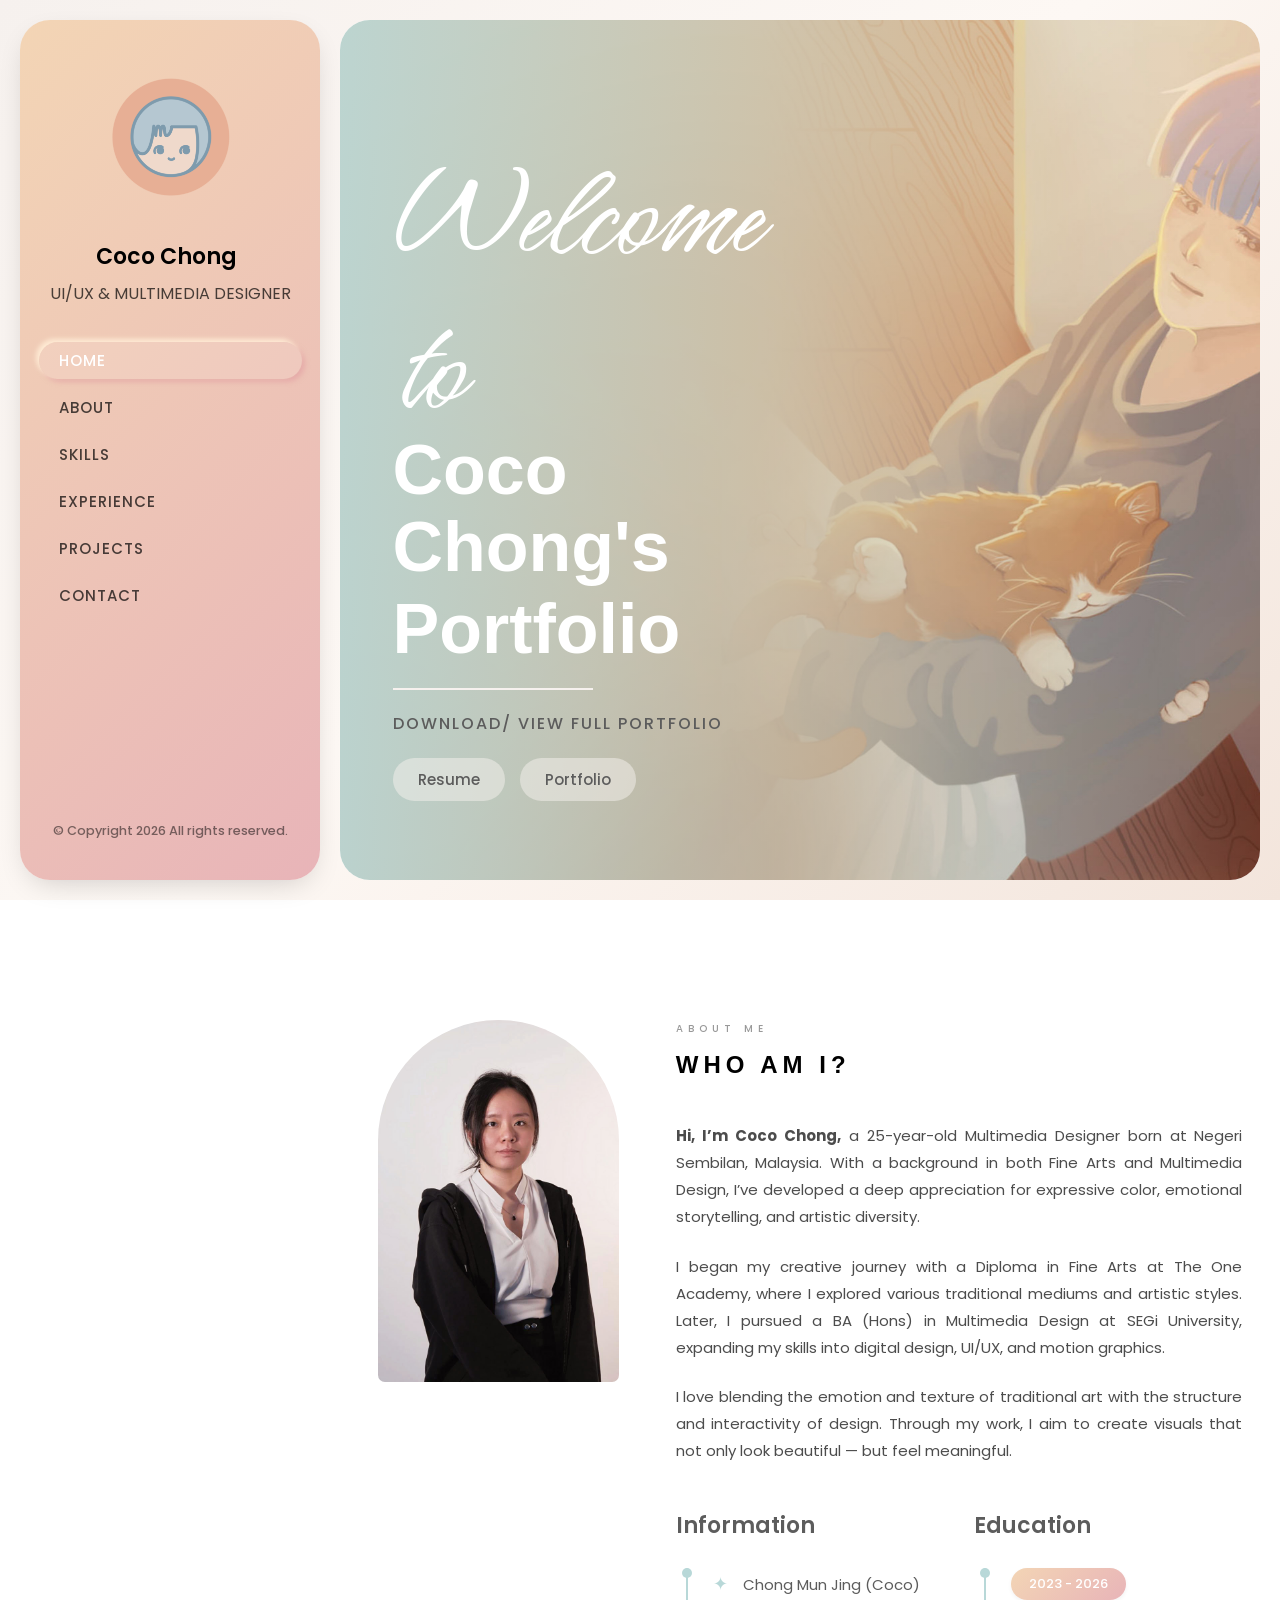
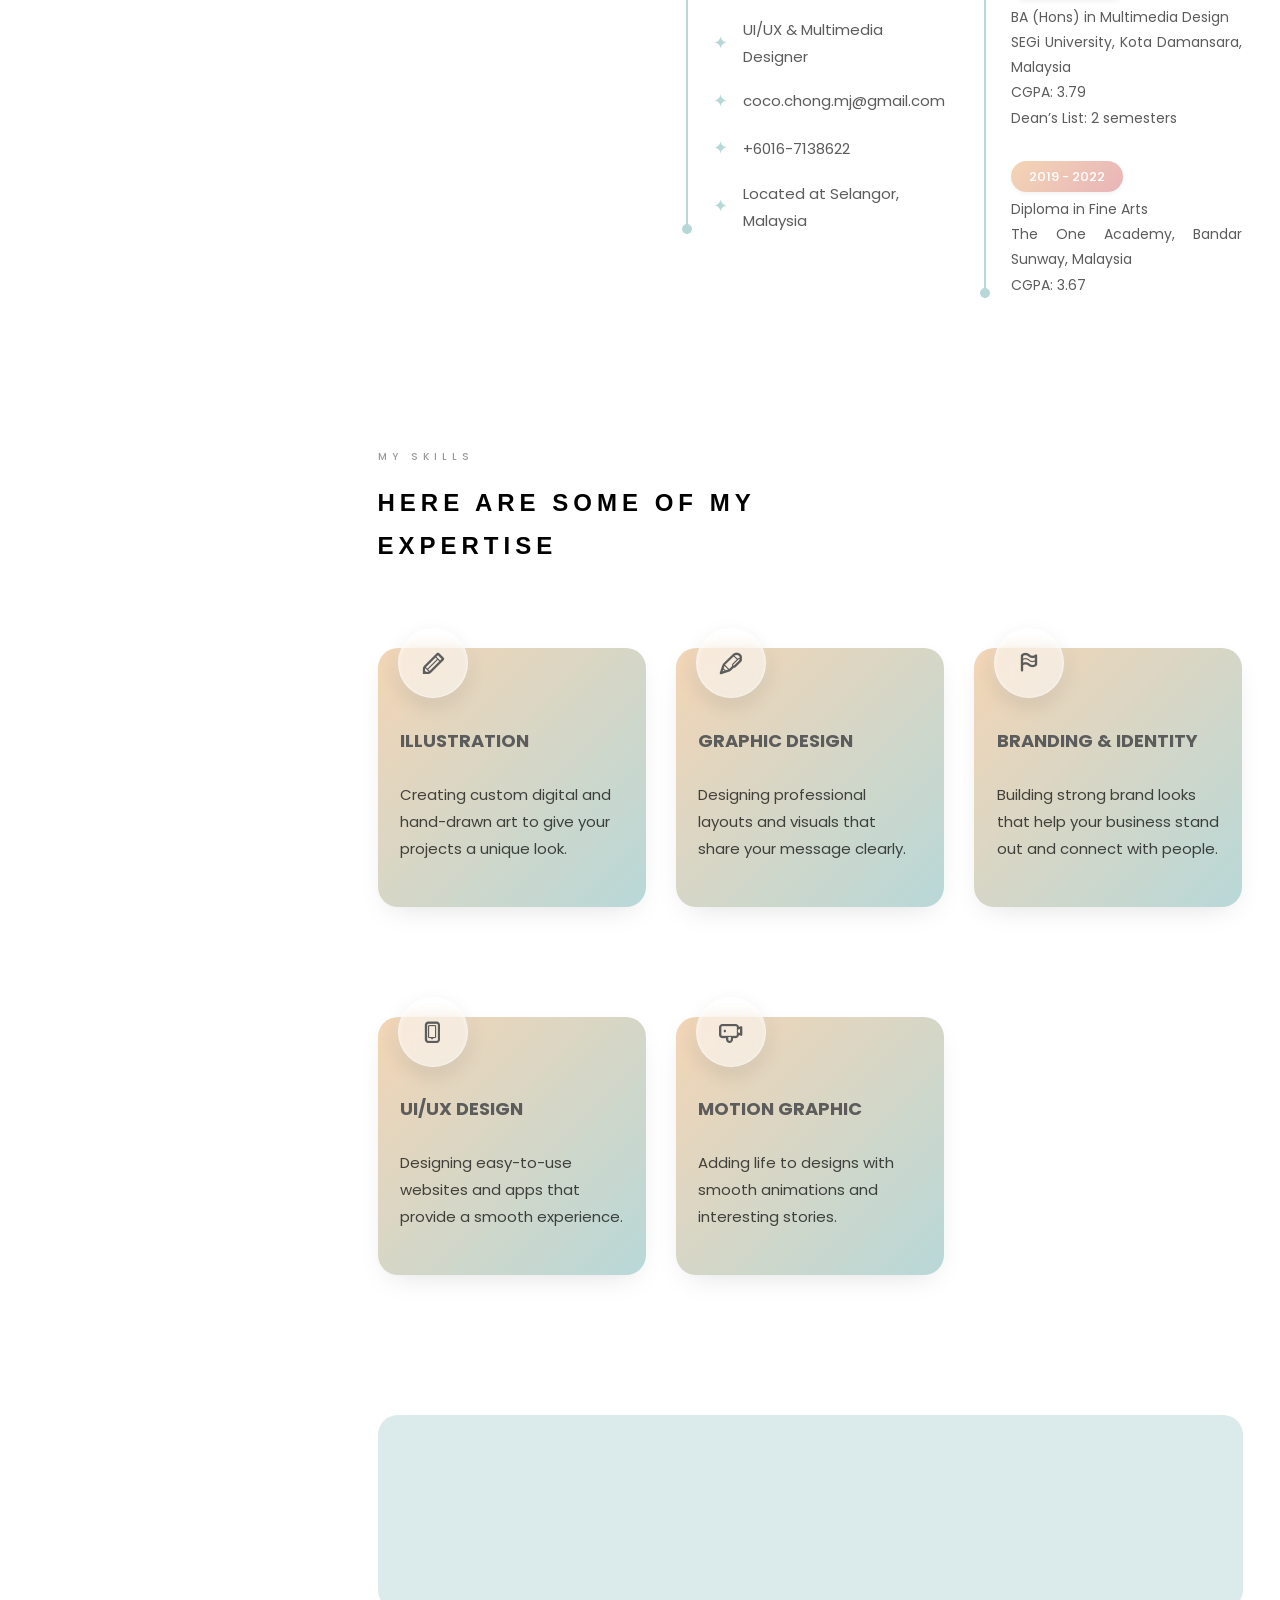
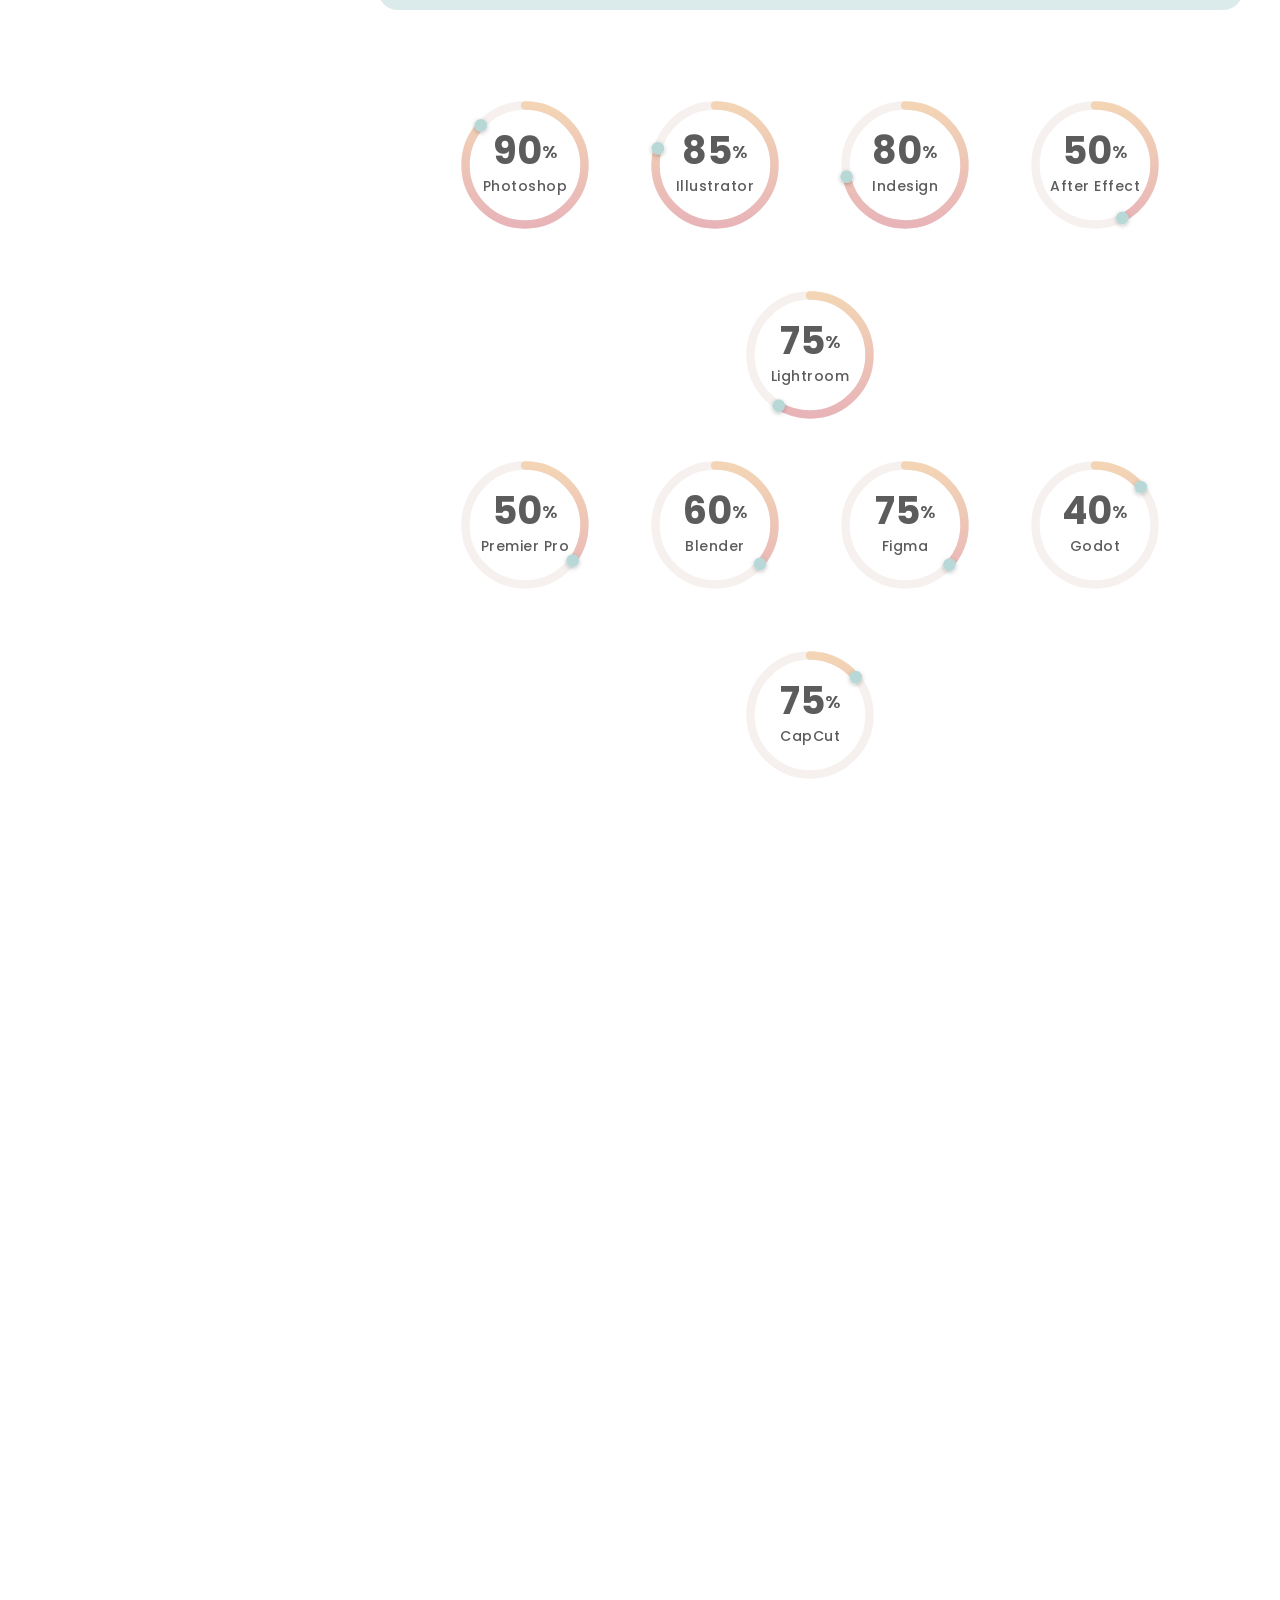
==== commit da23bee3: "Updated on 23/4/26" ====
--- a/index.html
+++ b/index.html
@@ -45,6 +45,15 @@
 	<!-- Theme style  -->
 	<link rel="stylesheet" href="css/style.css?v=2">
 	<link rel="stylesheet" href="css/mode-toggle.css">
+	<style>
+		.contact-item a span {
+			transition: color 0.3s ease;
+		}
+
+		.contact-item a:hover span {
+			color: #e8b4b8;
+		}
+	</style>
 
 	<!-- Modernizr JS -->
 	<script src="js/modernizr-2.6.2.min.js"></script>
@@ -121,7 +130,7 @@
 														</h1>
 														<hr class="footer-line">
 														<div class="download-content">
-															<p class="download-title">Download PDF</p>
+															<p class="download-title">Download/ View Full Portfolio</p>
 															<div class="download-buttons">
 																<a href="images/pdf/Resume.pdf" target="_blank"
 																	class="btn-pill">Resume</a>
@@ -143,8 +152,8 @@
 						<div class="colorlib-narrow-content">
 							<div class="row">
 								<div class="col-md-4 animate-box" data-animate-effect="fadeInLeft">
-									<img loading="lazy" decoding="async" src="images/portrait.jpeg" alt="Coco Chong Portrait"
-										class="about-portrait img-responsive">
+									<img loading="lazy" decoding="async" src="images/portrait.jpeg"
+										alt="Coco Chong Portrait" class="about-portrait img-responsive">
 								</div>
 								<div class="col-md-8 animate-box" data-animate-effect="fadeInRight">
 									<div class="about-desc">
@@ -393,15 +402,15 @@
 										</div>
 									</div>
 								</div>
-								<div class="skill-circle-item" data-percent="60">
-									<div class="skill-circle-wrap">
-										<svg class="skill-circle-svg" viewBox="0 0 200 200">
-											<circle class="skill-track" cx="100" cy="100" r="85" />
-											<circle class="skill-progress" cx="100" cy="100" r="85" />
-											<circle class="skill-dot" r="9" />
-										</svg>
-										<div class="skill-circle-overlay">
-											<span class="skill-percent"><span class="percent-num">60</span><span
+								<div class="skill-circle-item" data-percent="50">
+									<div class="skill-circle-wrap">
+										<svg class="skill-circle-svg" viewBox="0 0 200 200">
+											<circle class="skill-track" cx="100" cy="100" r="85" />
+											<circle class="skill-progress" cx="100" cy="100" r="85" />
+											<circle class="skill-dot" r="9" />
+										</svg>
+										<div class="skill-circle-overlay">
+											<span class="skill-percent"><span class="percent-num">50</span><span
 													class="percent-sym">%</span></span>
 											<span class="skill-label">After Effect</span>
 										</div>
@@ -652,7 +661,8 @@
 													<h3>INCUBASE Studio Malaysia <span class="project-tag">(Internship
 															Project)</span></h3>
 													<p>Created multimedia design work during my internship at INCUBASE
-														Studio Malaysia, including social media, print, and basic video content.
+														Studio Malaysia, including social media, print, and basic video
+														content.
 													</p>
 												</div>
 											</div>
@@ -849,4 +859,4 @@
 
 </body>
 
-</html>
+</html>
--- a/css/style.css
+++ b/css/style.css
@@ -2600,6 +2600,19 @@
   .pill-card.active::after {
     border-radius: 60px;
   }
+
+  .pill-content h3 {
+    font-size: 18px;
+    gap: 6px;
+  }
+
+  .pill-content p {
+    font-size: 13px;
+  }
+
+  .project-tag {
+    font-size: 11px;
+  }
 }
 
 .more-projects-container {
@@ -2751,4 +2764,37 @@
   .contact-item a {
     font-size: 16px;
   }
+}
+
+/* ===== Mobile Sidebar Overlay Behavior ===== */
+@media screen and (max-width: 768px) {
+  body.offcanvas #colorlib-main {
+    -moz-transform: translateX(0);
+    -webkit-transform: translateX(0);
+    -ms-transform: translateX(0);
+    -o-transform: translateX(0);
+    transform: translateX(0);
+  }
+
+  body.offcanvas .colorlib-nav-toggle {
+    -moz-transform: translateX(0);
+    -webkit-transform: translateX(0);
+    -ms-transform: translateX(0);
+    -o-transform: translateX(0);
+    transform: translateX(0);
+  }
+
+  body.offcanvas::after {
+    content: '';
+    position: fixed;
+    top: 0;
+    left: 0;
+    width: 100%;
+    height: 100%;
+    background: rgba(0, 0, 0, 0.4);
+    z-index: 1000;
+    -webkit-transition: opacity 0.3s ease;
+    -o-transition: opacity 0.3s ease;
+    transition: opacity 0.3s ease;
+  }
 }
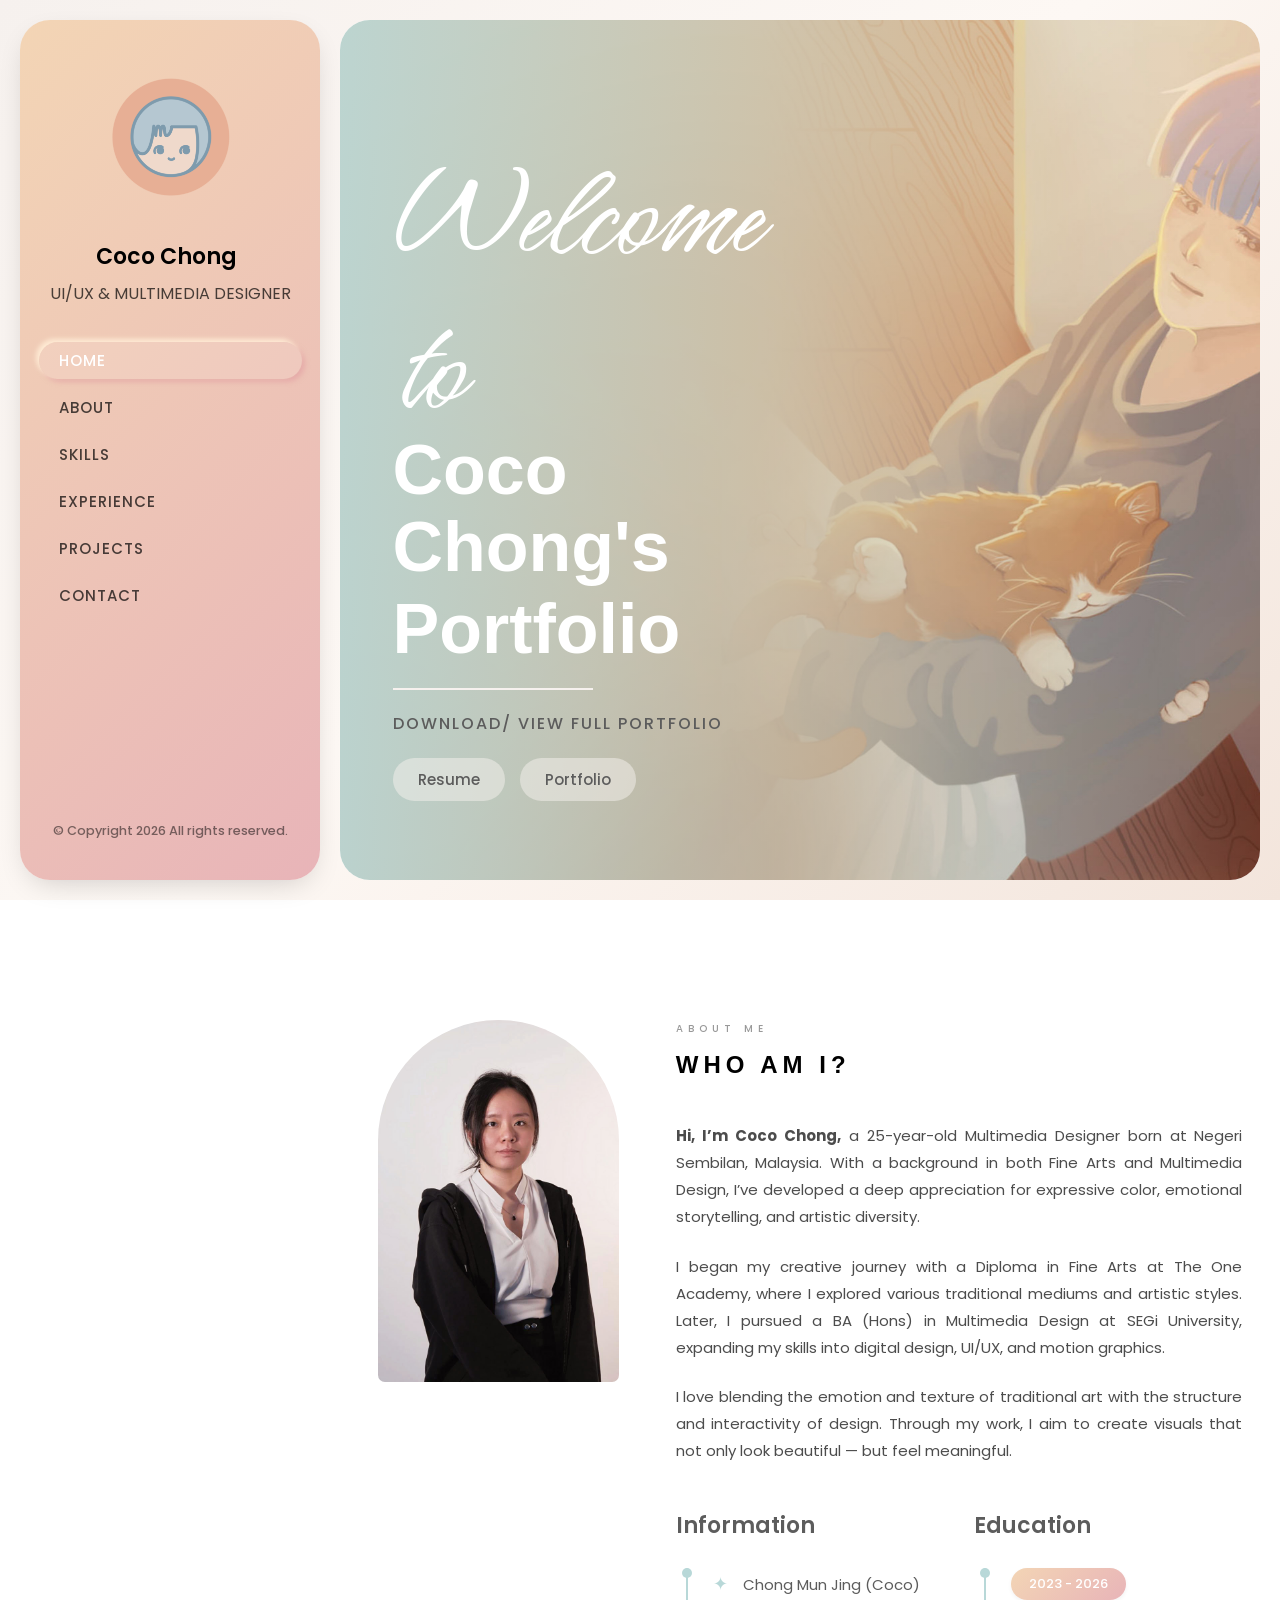
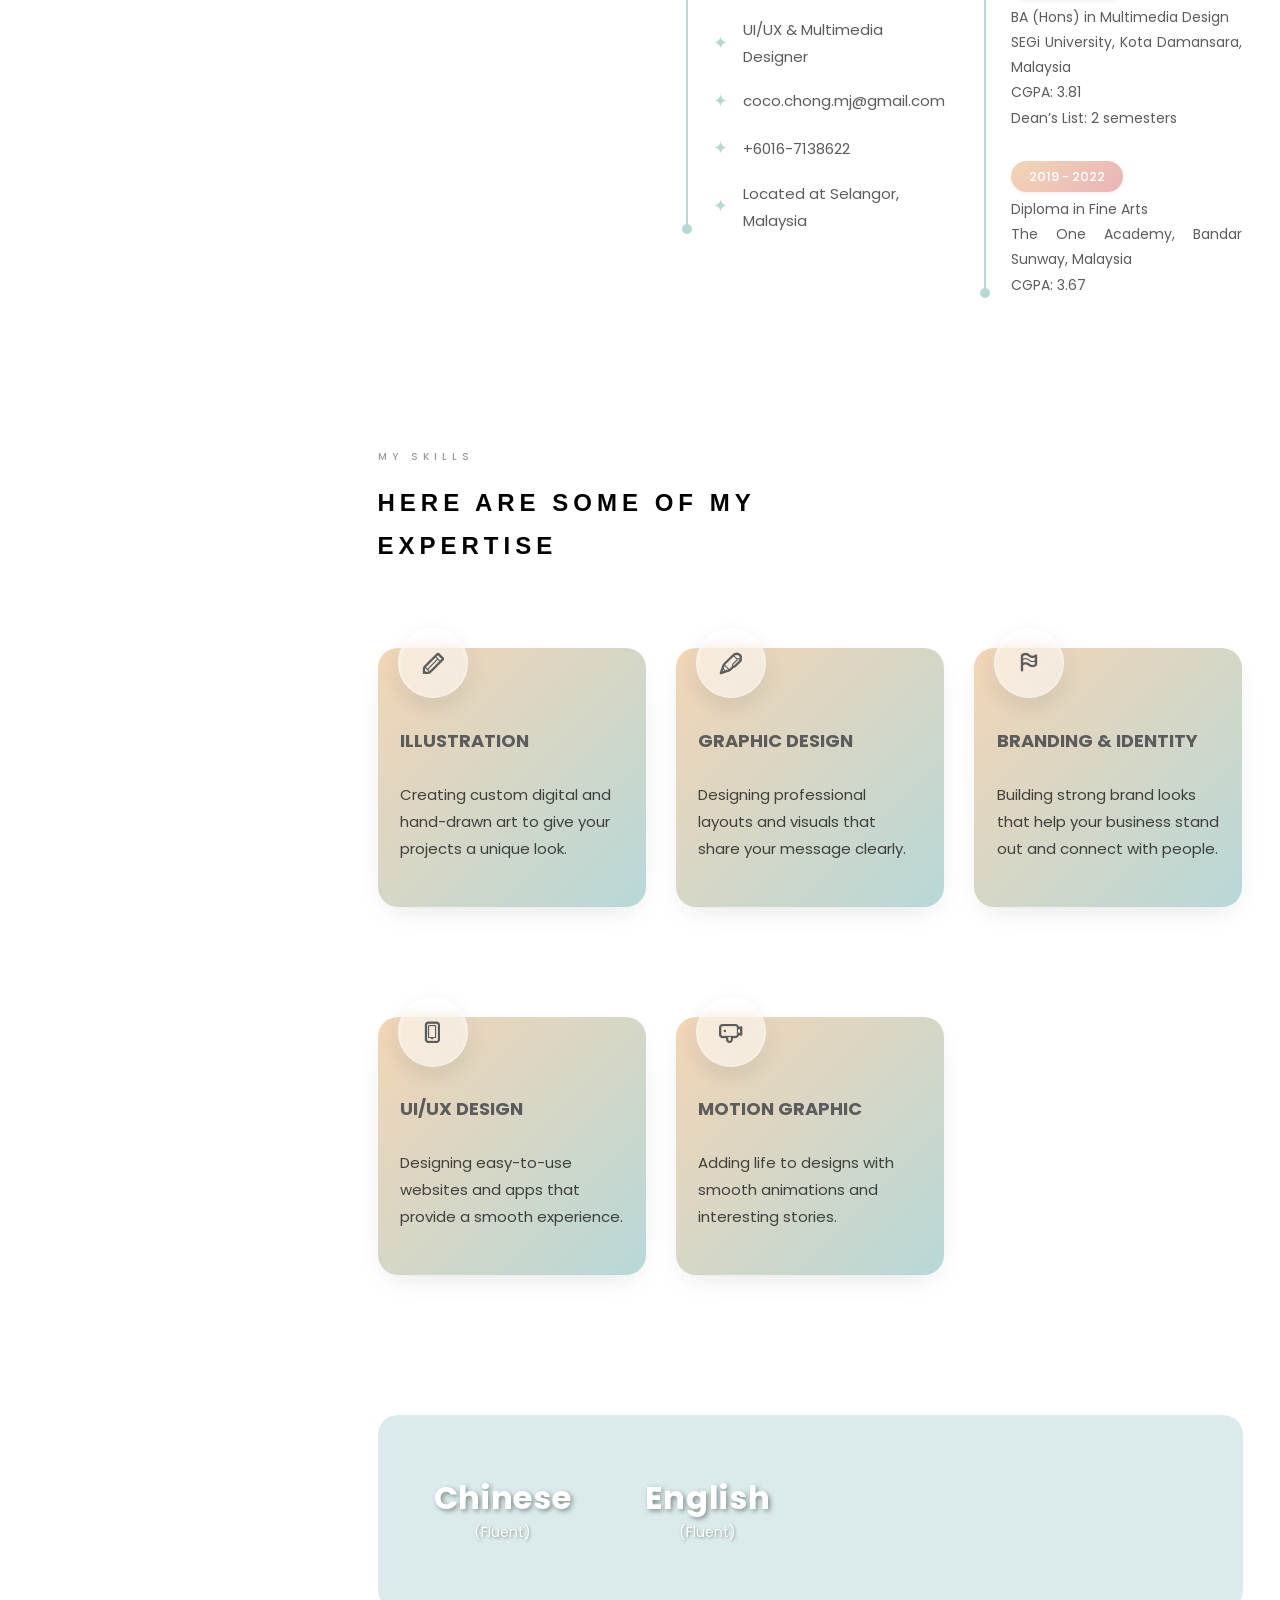
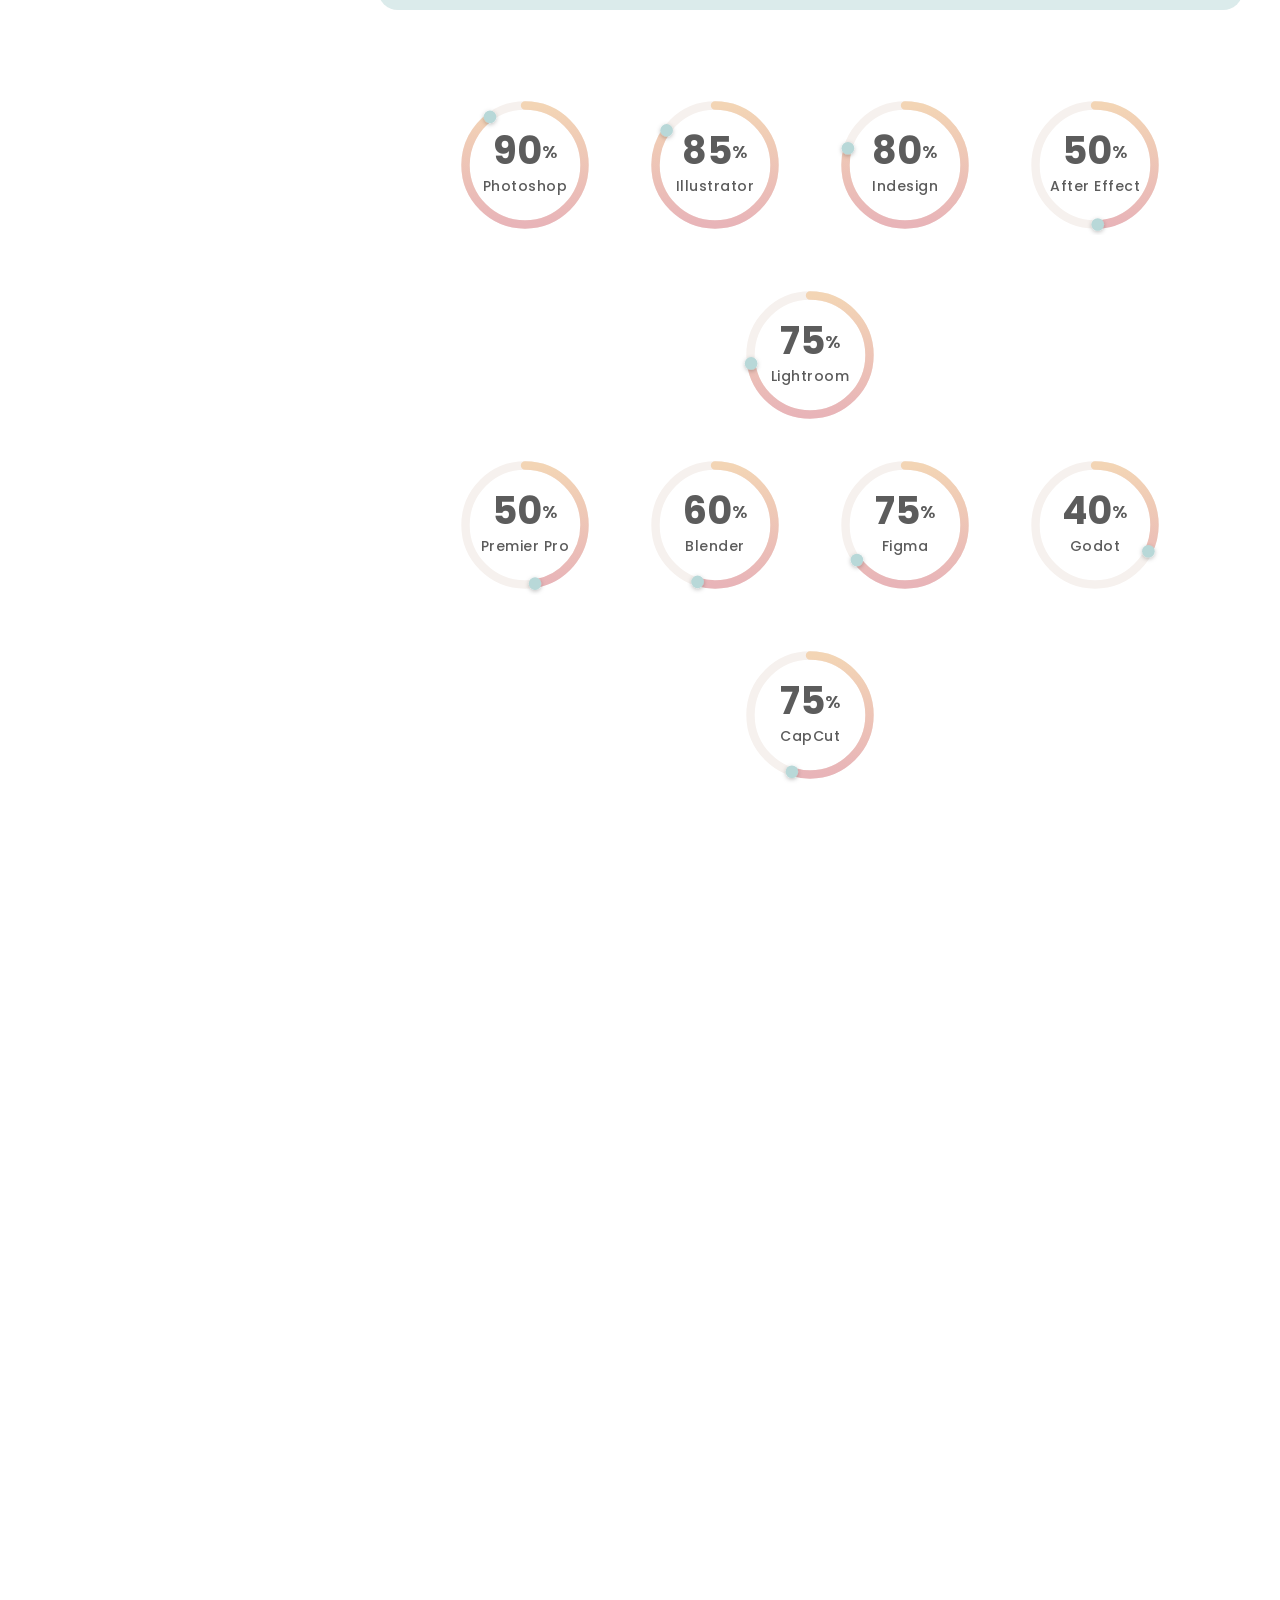
==== commit fef377d4: "Update" ====
--- a/index.html
+++ b/index.html
@@ -209,7 +209,7 @@
 														<div class="edu-content">
 															<p>BA (Hons) in Multimedia Design<br>
 																SEGi University, Kota Damansara, Malaysia<br>
-																CGPA: 3.79<br>
+																CGPA: 3.81<br>
 																Dean’s List: 2 semesters</p>
 														</div>
 													</div>
